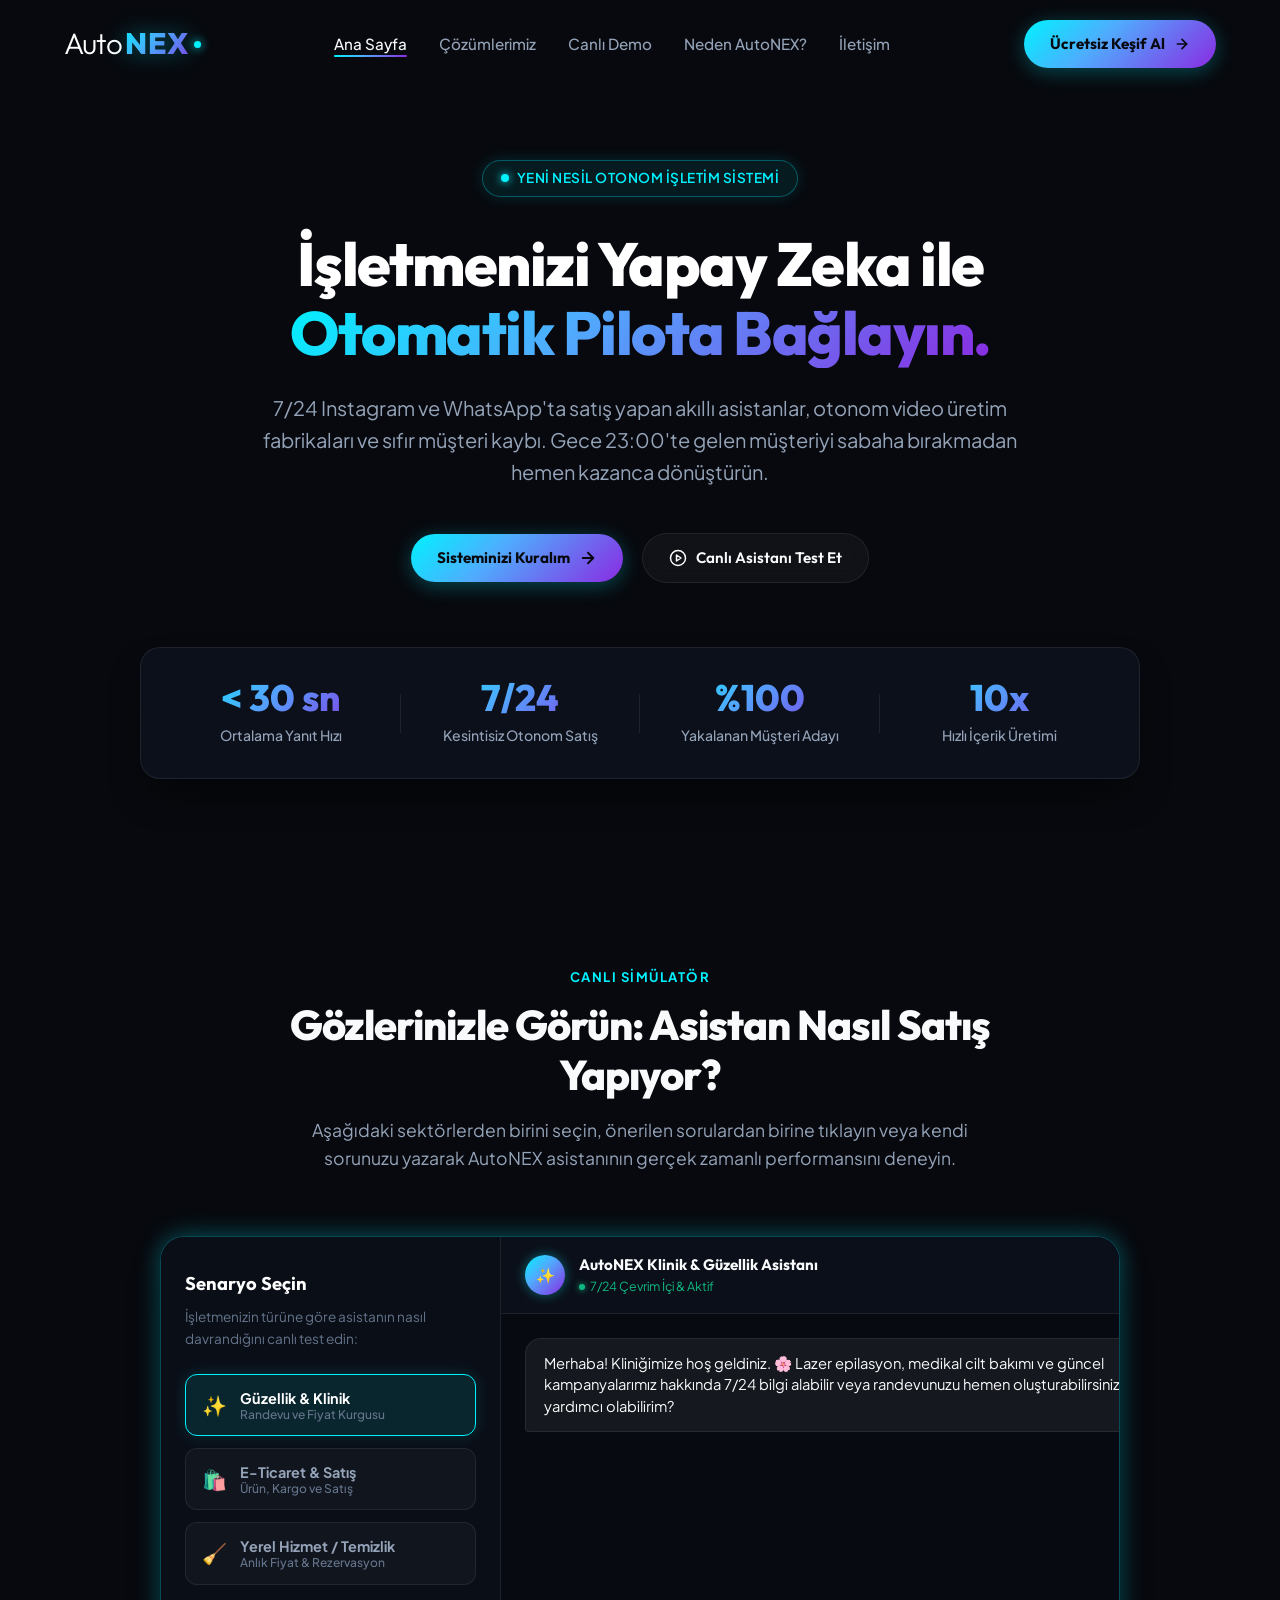
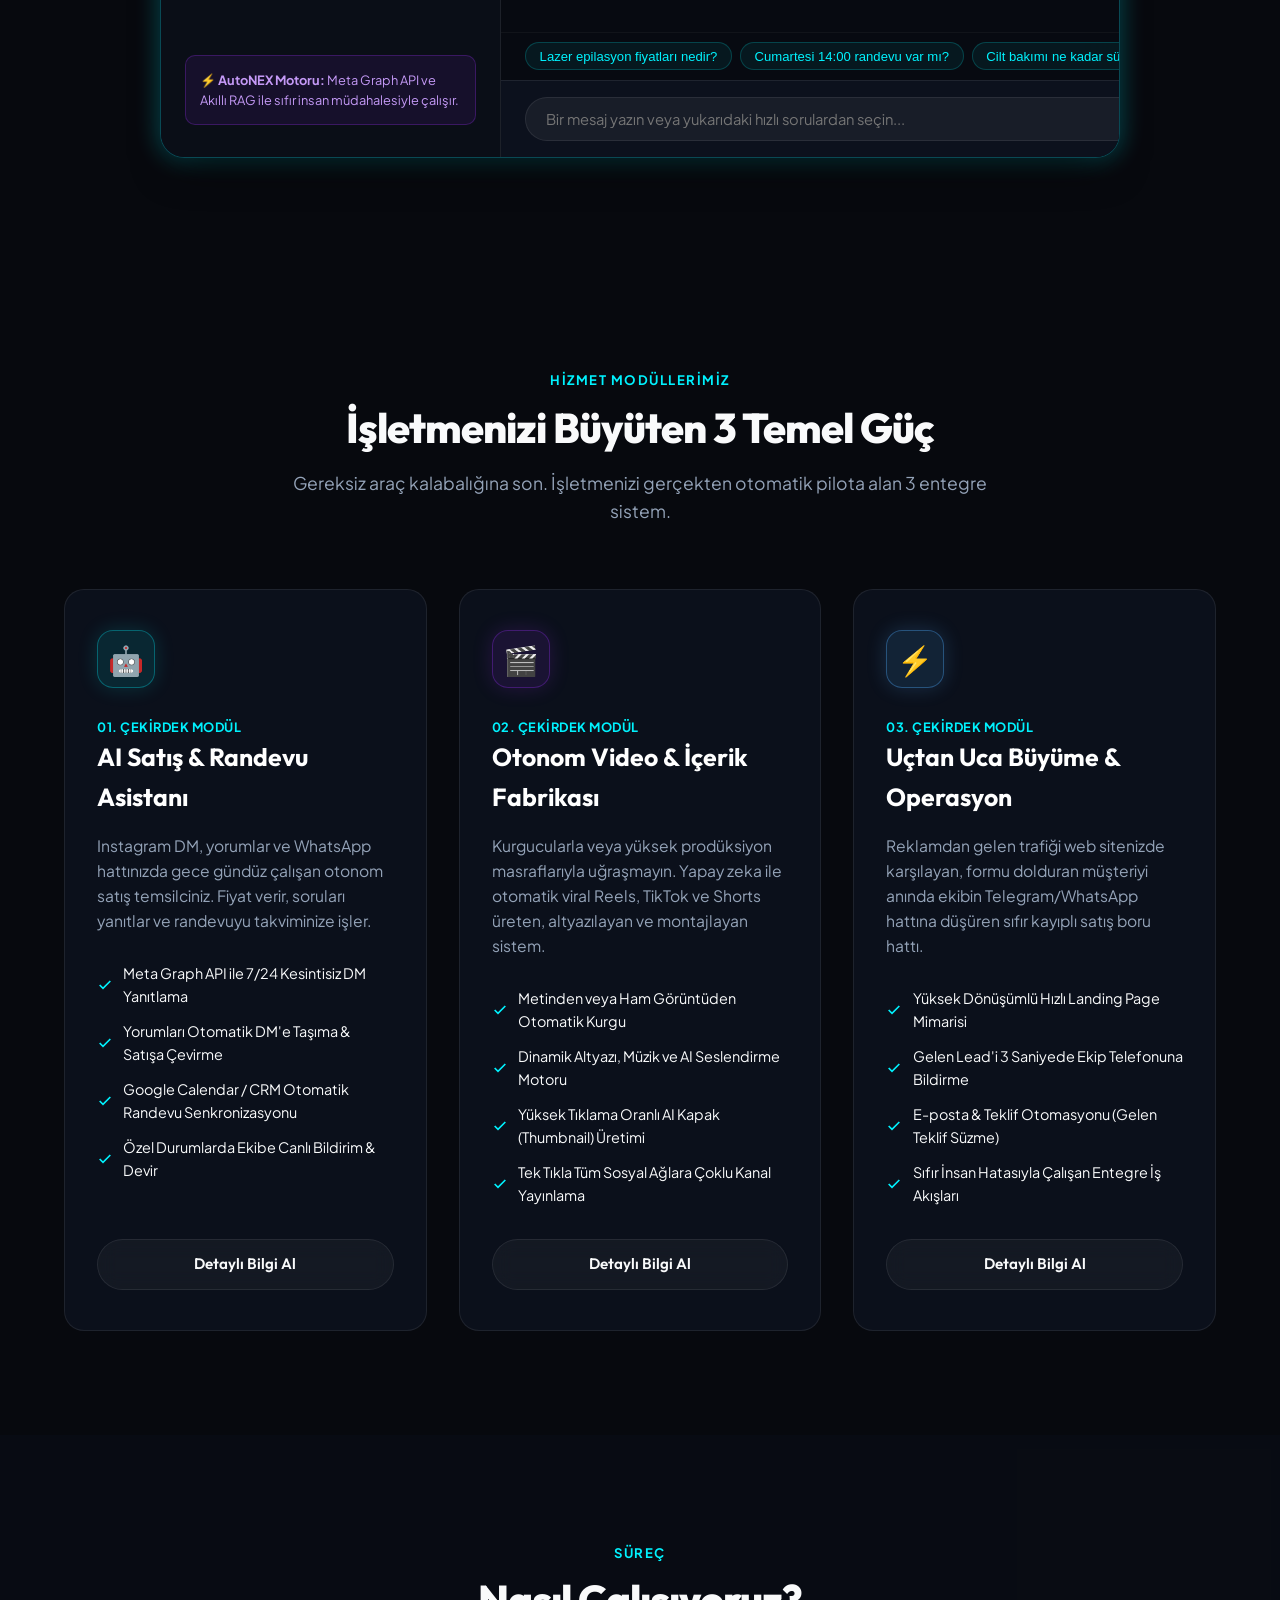
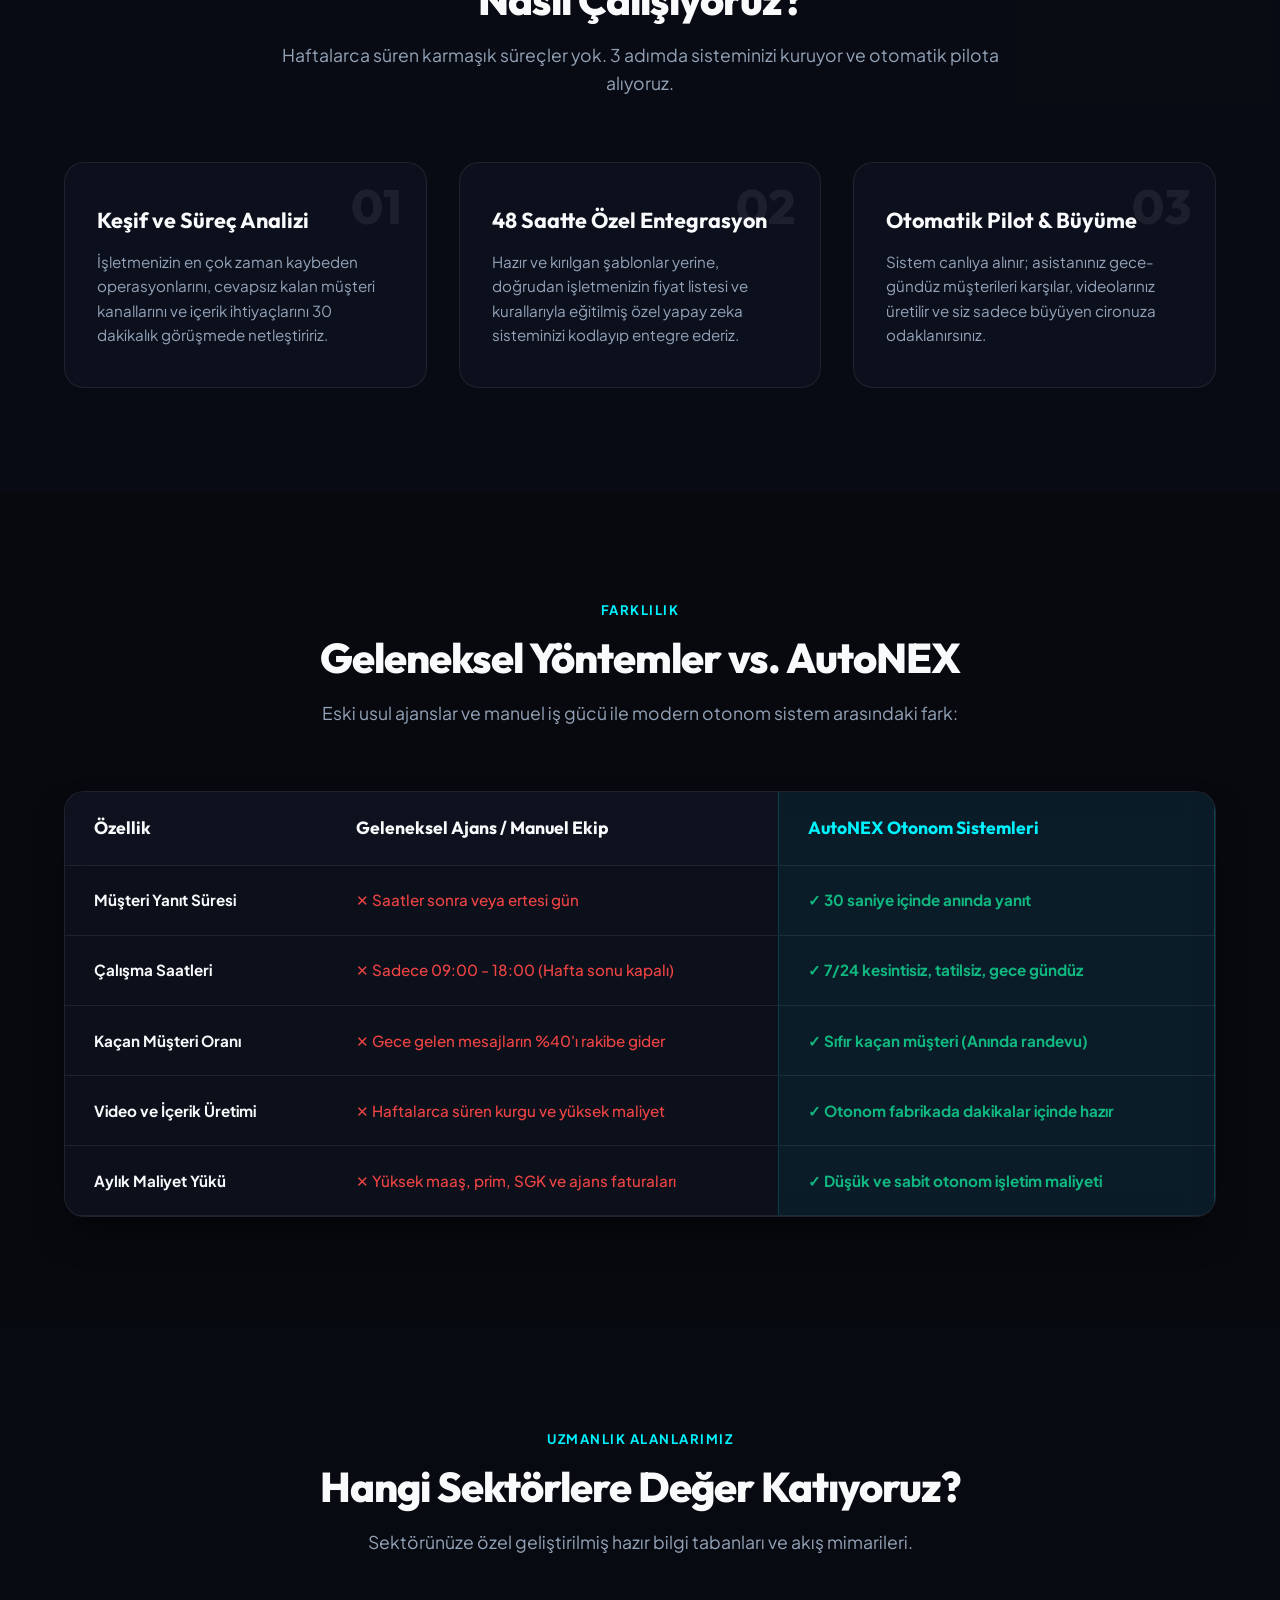
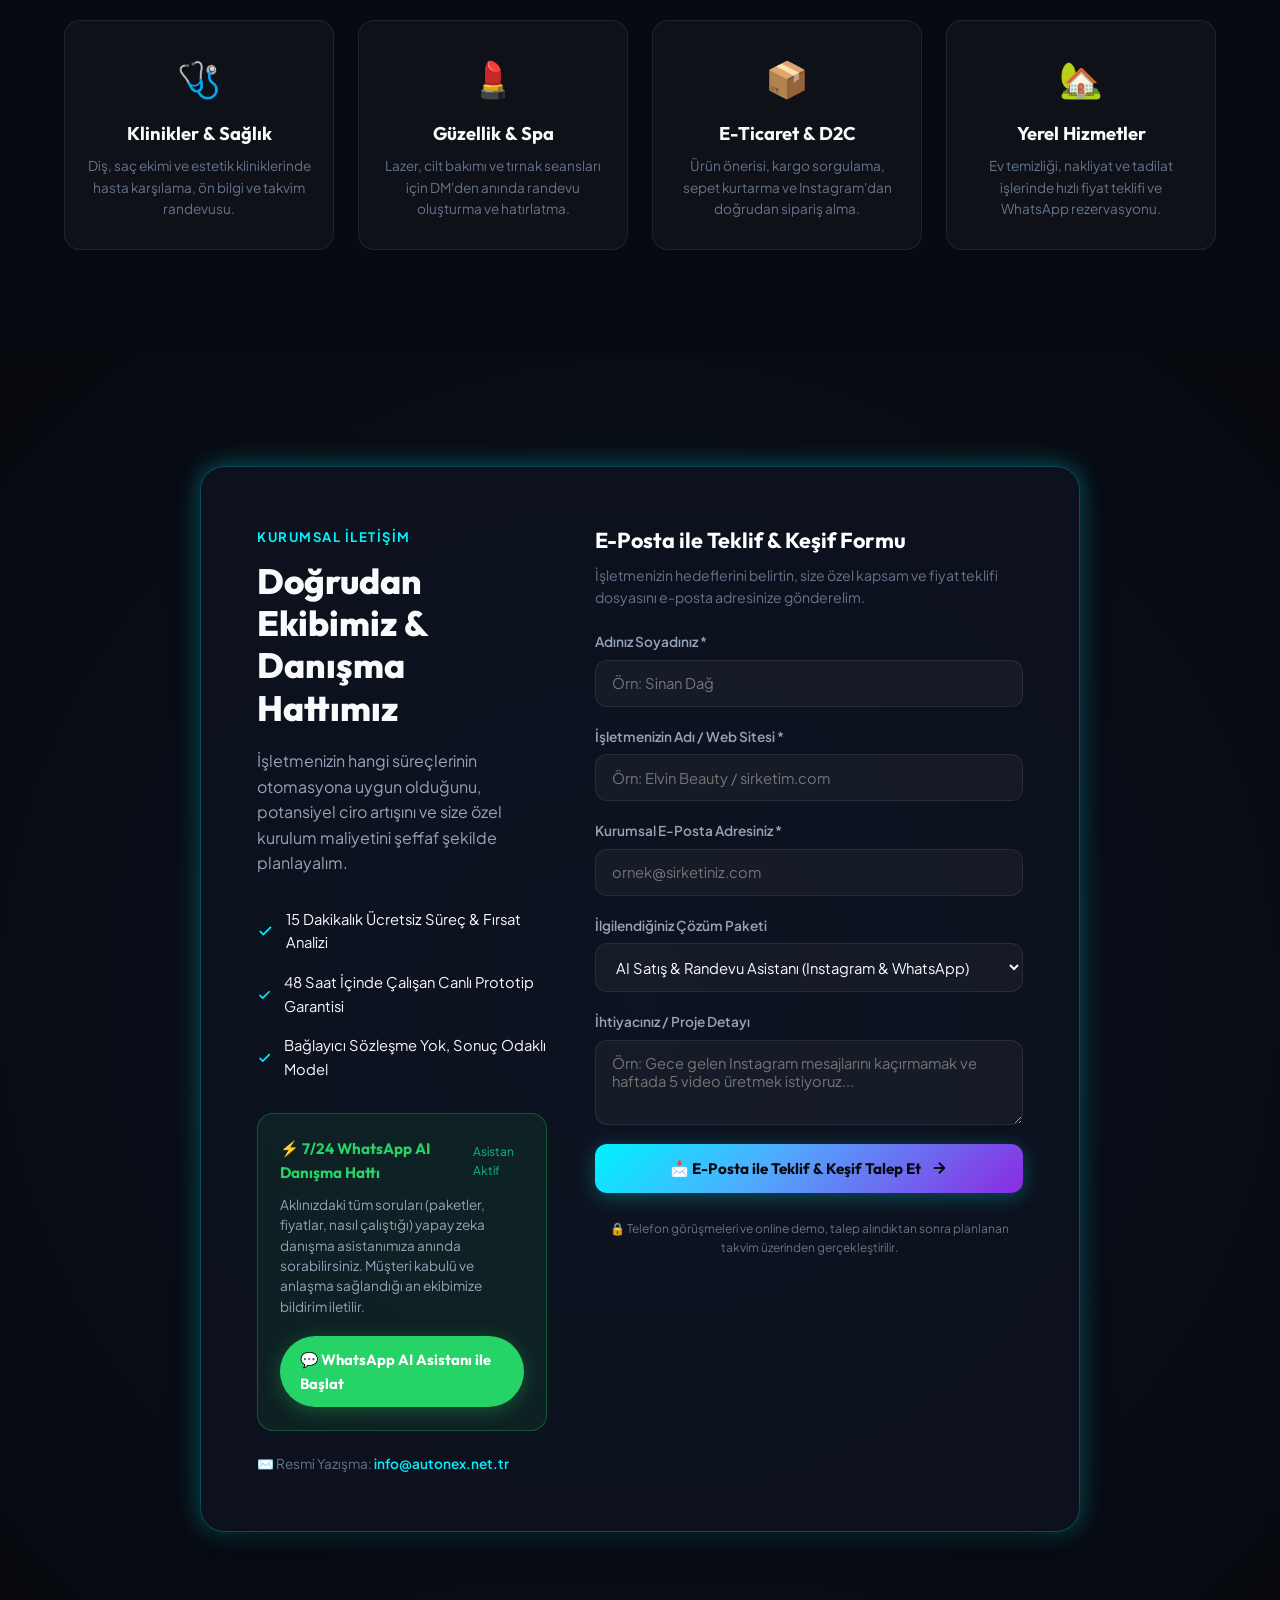
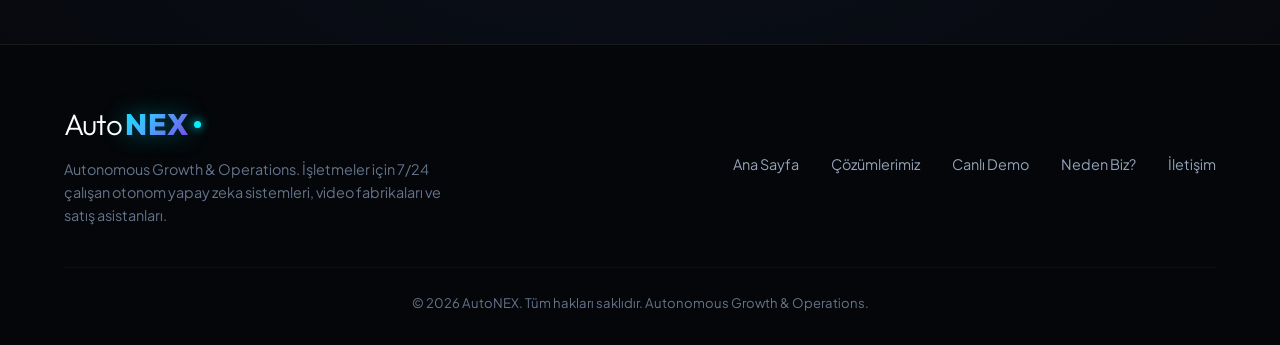
==== index.html @ d79f39d4 "feat: AutoNEX website v1.0 - multi-page architecture and interactive live simulator" ====
<!DOCTYPE html>
<html lang="tr">
<head>
  <meta charset="UTF-8">
  <meta name="viewport" content="width=device-width, initial-scale=1.0">
  <title>AutoNEX — Autonomous Growth & Operations | Yapay Zeka Otomasyon Ajansı</title>
  <meta name="description" content="AutoNEX ile işletmenizi otomatik pilota bağlayın. 7/24 Instagram ve WhatsApp satış asistanları, otonom video içerik fabrikası ve sıfır müşteri kaybı sağlayan yeni nesil yapay zeka sistemleri.">
  <meta name="keywords" content="yapay zeka otomasyonu, instagram yapay zeka asistanı, whatsapp satış botu, otonom video editör, yapay zeka ajansı, AutoNEX">
  <meta name="author" content="AutoNEX">
  
  <!-- Open Graph / Meta -->
  <meta property="og:type" content="website">
  <meta property="og:title" content="AutoNEX — Autonomous Growth & Operations">
  <meta property="og:description" content="İşletmenizi yapay zeka ile otomatik pilota alın. 7/24 çalışan satış asistanları ve otonom içerik fabrikası.">
  
  <!-- Google Fonts: Outfit & Plus Jakarta Sans -->
  <link rel="preconnect" href="https://fonts.googleapis.com">
  <link rel="preconnect" href="https://fonts.gstatic.com" crossorigin>
  <link href="https://fonts.googleapis.com/css2?family=Outfit:wght@300;400;500;600;700;800&family=Plus+Jakarta+Sans:wght@400;500;600;700&display=swap" rel="stylesheet">
  
  <link rel="stylesheet" href="style.css">
</head>
<body>

  <!-- Ambient Glow Effects -->
  <div class="ambient-glow-1"></div>
  <div class="ambient-glow-2"></div>
  <div class="ambient-glow-3"></div>

  <!-- Header / Navigation -->
  <header class="header" id="header">
    <div class="container">
      <div class="nav-wrapper">
        <a href="#hero" class="brand-logo" id="brand-logo" aria-label="AutoNEX Ana Sayfa">
          <span class="logo-auto">Auto</span><span class="logo-nex">NEX</span><span class="logo-dot"></span>
        </a>

        <ul class="nav-menu" id="nav-menu">
          <li><a href="index.html" class="nav-link active">Ana Sayfa</a></li>
          <li><a href="cozumler.html" class="nav-link">Çözümlerimiz</a></li>
          <li><a href="demo.html" class="nav-link">Canlı Demo</a></li>
          <li><a href="neden-autonex.html" class="nav-link">Neden AutoNEX?</a></li>
          <li><a href="iletisim.html" class="nav-link">İletişim</a></li>
        </ul>

        <div class="nav-cta">
          <a href="iletisim.html" class="btn-primary" id="nav-cta-btn">
            <span>Ücretsiz Keşif Al</span>
            <svg width="16" height="16" viewBox="0 0 24 24" fill="none" stroke="currentColor" stroke-width="2.5" stroke-linecap="round" stroke-linejoin="round"><line x1="5" y1="12" x2="19" y2="12"></line><polyline points="12 5 19 12 12 19"></polyline></svg>
          </a>
        </div>

        <button class="mobile-toggle" id="mobile-toggle" aria-label="Menüyü Aç/Kapa">
          ☰
        </button>
      </div>
    </div>
  </header>

  <!-- Hero Section -->
  <section class="hero" id="hero">
    <div class="container">
      <div class="hero-badge">
        <span class="ping-dot"></span>
        <span>YENİ NESİL OTONOM İŞLETİM SİSTEMİ</span>
      </div>

      <h1 class="hero-title">
        İşletmenizi Yapay Zeka ile <br>
        <span class="gradient-text">Otomatik Pilota Bağlayın.</span>
      </h1>

      <p class="hero-subtitle">
        7/24 Instagram ve WhatsApp'ta satış yapan akıllı asistanlar, otonom video üretim fabrikaları ve sıfır müşteri kaybı. Gece 23:00'te gelen müşteriyi sabaha bırakmadan hemen kazanca dönüştürün.
      </p>

      <div class="hero-actions">
        <a href="iletisim.html" class="btn-primary" id="hero-primary-cta">
          <span>Sisteminizi Kuralım</span>
          <svg width="18" height="18" viewBox="0 0 24 24" fill="none" stroke="currentColor" stroke-width="2.5" stroke-linecap="round" stroke-linejoin="round"><line x1="5" y1="12" x2="19" y2="12"></line><polyline points="12 5 19 12 12 19"></polyline></svg>
        </a>

        <a href="demo.html" class="btn-secondary" id="hero-secondary-cta">
          <svg width="18" height="18" viewBox="0 0 24 24" fill="none" stroke="currentColor" stroke-width="2" stroke-linecap="round" stroke-linejoin="round"><circle cx="12" cy="12" r="10"></circle><polygon points="10 8 16 12 10 16 10 8"></polygon></svg>
          <span>Canlı Asistanı Test Et</span>
        </a>
      </div>

      <!-- Stats Grid -->
      <div class="hero-stats">
        <div class="stat-item">
          <div class="stat-value">&lt; 30 sn</div>
          <div class="stat-label">Ortalama Yanıt Hızı</div>
        </div>
        <div class="stat-item">
          <div class="stat-value">7/24</div>
          <div class="stat-label">Kesintisiz Otonom Satış</div>
        </div>
        <div class="stat-item">
          <div class="stat-value">%100</div>
          <div class="stat-label">Yakalanan Müşteri Adayı</div>
        </div>
        <div class="stat-item">
          <div class="stat-value">10x</div>
          <div class="stat-label">Hızlı İçerik Üretimi</div>
        </div>
      </div>
    </div>
  </section>

  <!-- Interactive Live Simulator Section -->
  <section class="section" id="simulator">
    <div class="container">
      <div class="section-header">
        <span class="section-tag">CANLI SİMÜLATÖR</span>
        <h2 class="section-title">Gözlerinizle Görün: Asistan Nasıl Satış Yapıyor?</h2>
        <p class="section-desc">Aşağıdaki sektörlerden birini seçin, önerilen sorulardan birine tıklayın veya kendi sorunuzu yazarak AutoNEX asistanının gerçek zamanlı performansını deneyin.</p>
      </div>

      <div class="simulator-box" id="simulator-box">
        <!-- Simulator Sidebar -->
        <div class="sim-sidebar">
          <div>
            <h3 class="sim-sidebar-title">Senaryo Seçin</h3>
            <p class="sim-sidebar-desc">İşletmenizin türüne göre asistanın nasıl davrandığını canlı test edin:</p>
            
            <div class="scenario-list">
              <button class="scenario-btn active" data-scenario="clinic" id="scenario-clinic">
                <span class="scenario-icon">✨</span>
                <div>
                  <strong>Güzellik & Klinik</strong>
                  <div style="font-size: 0.75rem; color: var(--text-muted);">Randevu ve Fiyat Kurgusu</div>
                </div>
              </button>

              <button class="scenario-btn" data-scenario="ecom" id="scenario-ecom">
                <span class="scenario-icon">🛍️</span>
                <div>
                  <strong>E-Ticaret & Satış</strong>
                  <div style="font-size: 0.75rem; color: var(--text-muted);">Ürün, Kargo ve Satış</div>
                </div>
              </button>

              <button class="scenario-btn" data-scenario="service" id="scenario-service">
                <span class="scenario-icon">🧹</span>
                <div>
                  <strong>Yerel Hizmet / Temizlik</strong>
                  <div style="font-size: 0.75rem; color: var(--text-muted);">Anlık Fiyat & Rezervasyon</div>
                </div>
              </button>
            </div>
          </div>

          <div class="sim-features-badge">
            ⚡ <strong>AutoNEX Motoru:</strong> Meta Graph API ve Akıllı RAG ile sıfır insan müdahalesiyle çalışır.
          </div>
        </div>

        <!-- Simulator Chat Area -->
        <div class="sim-chat-area">
          <div class="chat-header">
            <div class="chat-profile">
              <div class="chat-avatar" id="sim-avatar">AN</div>
              <div>
                <div class="chat-name" id="sim-bot-name">AutoNEX Klinik Asistanı</div>
                <div class="chat-status"><span class="online-dot"></span> 7/24 Çevrim İçi & Aktif</div>
              </div>
            </div>
            <div style="font-size: 0.8rem; color: var(--text-muted);">Instagram Direct & WhatsApp</div>
          </div>

          <!-- Chat Messages Body -->
          <div class="chat-body" id="chat-body">
            <!-- Messages populated by app.js -->
          </div>

          <!-- Typing Indicator -->
          <div class="typing-indicator" id="typing-indicator">
            <span class="typing-dot"></span>
            <span class="typing-dot"></span>
            <span class="typing-dot"></span>
          </div>

          <!-- Quick Prompts Bar -->
          <div class="quick-prompts" id="quick-prompts">
            <!-- Populated dynamically -->
          </div>

          <!-- Chat Input Footer -->
          <form class="chat-footer" id="chat-form">
            <input type="text" class="chat-input" id="chat-input" placeholder="Bir mesaj yazın veya yukarıdaki hızlı sorulardan seçin..." autocomplete="off">
            <button type="submit" class="chat-send-btn" id="chat-send" aria-label="Gönder">
              ➤
            </button>
          </form>
        </div>
      </div>
    </div>
  </section>

  <!-- Core Services & Solutions -->
  <section class="section" id="services">
    <div class="container">
      <div class="section-header">
        <span class="section-tag">HİZMET MODÜLLERİMİZ</span>
        <h2 class="section-title">İşletmenizi Büyüten 3 Temel Güç</h2>
        <p class="section-desc">Gereksiz araç kalabalığına son. İşletmenizi gerçekten otomatik pilota alan 3 entegre sistem.</p>
      </div>

      <div class="services-grid">
        <!-- Service 1 -->
        <div class="service-card">
          <div>
            <div class="card-top-icon">🤖</div>
            <div class="card-tag">01. ÇEKİRDEK MODÜL</div>
            <h3 class="card-title">AI Satış & Randevu Asistanı</h3>
            <p class="card-desc">Instagram DM, yorumlar ve WhatsApp hattınızda gece gündüz çalışan otonom satış temsilciniz. Fiyat verir, soruları yanıtlar ve randevuyu takviminize işler.</p>
            
            <ul class="card-features">
              <li>
                <svg width="16" height="16" viewBox="0 0 24 24" fill="none" stroke="currentColor" stroke-width="2.5"><polyline points="20 6 9 17 4 12"></polyline></svg>
                <span>Meta Graph API ile 7/24 Kesintisiz DM Yanıtlama</span>
              </li>
              <li>
                <svg width="16" height="16" viewBox="0 0 24 24" fill="none" stroke="currentColor" stroke-width="2.5"><polyline points="20 6 9 17 4 12"></polyline></svg>
                <span>Yorumları Otomatik DM'e Taşıma & Satışa Çevirme</span>
              </li>
              <li>
                <svg width="16" height="16" viewBox="0 0 24 24" fill="none" stroke="currentColor" stroke-width="2.5"><polyline points="20 6 9 17 4 12"></polyline></svg>
                <span>Google Calendar / CRM Otomatik Randevu Senkronizasyonu</span>
              </li>
              <li>
                <svg width="16" height="16" viewBox="0 0 24 24" fill="none" stroke="currentColor" stroke-width="2.5"><polyline points="20 6 9 17 4 12"></polyline></svg>
                <span>Özel Durumlarda Ekibe Canlı Bildirim & Devir</span>
              </li>
            </ul>
          </div>
          <a href="#contact" class="btn-secondary" style="width: 100%; text-align: center;">Detaylı Bilgi Al</a>
        </div>

        <!-- Service 2 -->
        <div class="service-card">
          <div>
            <div class="card-top-icon">🎬</div>
            <div class="card-tag">02. ÇEKİRDEK MODÜL</div>
            <h3 class="card-title">Otonom Video & İçerik Fabrikası</h3>
            <p class="card-desc">Kurgucularla veya yüksek prodüksiyon masraflarıyla uğraşmayın. Yapay zeka ile otomatik viral Reels, TikTok ve Shorts üreten, altyazılayan ve montajlayan sistem.</p>
            
            <ul class="card-features">
              <li>
                <svg width="16" height="16" viewBox="0 0 24 24" fill="none" stroke="currentColor" stroke-width="2.5"><polyline points="20 6 9 17 4 12"></polyline></svg>
                <span>Metinden veya Ham Görüntüden Otomatik Kurgu</span>
              </li>
              <li>
                <svg width="16" height="16" viewBox="0 0 24 24" fill="none" stroke="currentColor" stroke-width="2.5"><polyline points="20 6 9 17 4 12"></polyline></svg>
                <span>Dinamik Altyazı, Müzik ve AI Seslendirme Motoru</span>
              </li>
              <li>
                <svg width="16" height="16" viewBox="0 0 24 24" fill="none" stroke="currentColor" stroke-width="2.5"><polyline points="20 6 9 17 4 12"></polyline></svg>
                <span>Yüksek Tıklama Oranlı AI Kapak (Thumbnail) Üretimi</span>
              </li>
              <li>
                <svg width="16" height="16" viewBox="0 0 24 24" fill="none" stroke="currentColor" stroke-width="2.5"><polyline points="20 6 9 17 4 12"></polyline></svg>
                <span>Tek Tıkla Tüm Sosyal Ağlara Çoklu Kanal Yayınlama</span>
              </li>
            </ul>
          </div>
          <a href="#contact" class="btn-secondary" style="width: 100%; text-align: center;">Detaylı Bilgi Al</a>
        </div>

        <!-- Service 3 -->
        <div class="service-card">
          <div>
            <div class="card-top-icon">⚡</div>
            <div class="card-tag">03. ÇEKİRDEK MODÜL</div>
            <h3 class="card-title">Uçtan Uca Büyüme & Operasyon</h3>
            <p class="card-desc">Reklamdan gelen trafiği web sitenizde karşılayan, formu dolduran müşteriyi anında ekibin Telegram/WhatsApp hattına düşüren sıfır kayıplı satış boru hattı.</p>
            
            <ul class="card-features">
              <li>
                <svg width="16" height="16" viewBox="0 0 24 24" fill="none" stroke="currentColor" stroke-width="2.5"><polyline points="20 6 9 17 4 12"></polyline></svg>
                <span>Yüksek Dönüşümlü Hızlı Landing Page Mimarisi</span>
              </li>
              <li>
                <svg width="16" height="16" viewBox="0 0 24 24" fill="none" stroke="currentColor" stroke-width="2.5"><polyline points="20 6 9 17 4 12"></polyline></svg>
                <span>Gelen Lead'i 3 Saniyede Ekip Telefonuna Bildirme</span>
              </li>
              <li>
                <svg width="16" height="16" viewBox="0 0 24 24" fill="none" stroke="currentColor" stroke-width="2.5"><polyline points="20 6 9 17 4 12"></polyline></svg>
                <span>E-posta & Teklif Otomasyonu (Gelen Teklif Süzme)</span>
              </li>
              <li>
                <svg width="16" height="16" viewBox="0 0 24 24" fill="none" stroke="currentColor" stroke-width="2.5"><polyline points="20 6 9 17 4 12"></polyline></svg>
                <span>Sıfır İnsan Hatasıyla Çalışan Entegre İş Akışları</span>
              </li>
            </ul>
          </div>
          <a href="#contact" class="btn-secondary" style="width: 100%; text-align: center;">Detaylı Bilgi Al</a>
        </div>
      </div>
    </div>
  </section>

  <!-- How It Works Section -->
  <section class="section" id="how-it-works" style="background: rgba(10, 14, 24, 0.5);">
    <div class="container">
      <div class="section-header">
        <span class="section-tag">SÜREÇ</span>
        <h2 class="section-title">Nasıl Çalışıyoruz?</h2>
        <p class="section-desc">Haftalarca süren karmaşık süreçler yok. 3 adımda sisteminizi kuruyor ve otomatik pilota alıyoruz.</p>
      </div>

      <div class="steps-grid">
        <div class="step-card">
          <div class="step-number">01</div>
          <h3 class="step-title">Keşif ve Süreç Analizi</h3>
          <p class="step-desc">İşletmenizin en çok zaman kaybeden operasyonlarını, cevapsız kalan müşteri kanallarını ve içerik ihtiyaçlarını 30 dakikalık görüşmede netleştiririz.</p>
        </div>

        <div class="step-card">
          <div class="step-number">02</div>
          <h3 class="step-title">48 Saatte Özel Entegrasyon</h3>
          <p class="step-desc">Hazır ve kırılgan şablonlar yerine, doğrudan işletmenizin fiyat listesi ve kurallarıyla eğitilmiş özel yapay zeka sisteminizi kodlayıp entegre ederiz.</p>
        </div>

        <div class="step-card">
          <div class="step-number">03</div>
          <h3 class="step-title">Otomatik Pilot & Büyüme</h3>
          <p class="step-desc">Sistem canlıya alınır; asistanınız gece-gündüz müşterileri karşılar, videolarınız üretilir ve siz sadece büyüyen cironuza odaklanırsınız.</p>
        </div>
      </div>
    </div>
  </section>

  <!-- Comparison Section: Why AutoNEX? -->
  <section class="section" id="comparison">
    <div class="container">
      <div class="section-header">
        <span class="section-tag">FARKLILIK</span>
        <h2 class="section-title">Geleneksel Yöntemler vs. AutoNEX</h2>
        <p class="section-desc">Eski usul ajanslar ve manuel iş gücü ile modern otonom sistem arasındaki fark:</p>
      </div>

      <div class="comparison-wrapper">
        <table class="comparison-table">
          <thead>
            <tr>
              <th>Özellik</th>
              <th>Geleneksel Ajans / Manuel Ekip</th>
              <th class="highlight">AutoNEX Otonom Sistemleri</th>
            </tr>
          </thead>
          <tbody>
            <tr>
              <td><strong>Müşteri Yanıt Süresi</strong></td>
              <td><span class="cross-red">✕ Saatler sonra veya ertesi gün</span></td>
              <td class="highlight"><span class="check-green">✓ 30 saniye içinde anında yanıt</span></td>
            </tr>
            <tr>
              <td><strong>Çalışma Saatleri</strong></td>
              <td><span class="cross-red">✕ Sadece 09:00 - 18:00 (Hafta sonu kapalı)</span></td>
              <td class="highlight"><span class="check-green">✓ 7/24 kesintisiz, tatilsiz, gece gündüz</span></td>
            </tr>
            <tr>
              <td><strong>Kaçan Müşteri Oranı</strong></td>
              <td><span class="cross-red">✕ Gece gelen mesajların %40'ı rakibe gider</span></td>
              <td class="highlight"><span class="check-green">✓ Sıfır kaçan müşteri (Anında randevu)</span></td>
            </tr>
            <tr>
              <td><strong>Video ve İçerik Üretimi</strong></td>
              <td><span class="cross-red">✕ Haftalarca süren kurgu ve yüksek maliyet</span></td>
              <td class="highlight"><span class="check-green">✓ Otonom fabrikada dakikalar içinde hazır</span></td>
            </tr>
            <tr>
              <td><strong>Aylık Maliyet Yükü</strong></td>
              <td><span class="cross-red">✕ Yüksek maaş, prim, SGK ve ajans faturaları</span></td>
              <td class="highlight"><span class="check-green">✓ Düşük ve sabit otonom işletim maliyeti</span></td>
            </tr>
          </tbody>
        </table>
      </div>
    </div>
  </section>

  <!-- Sectors Grid -->
  <section class="section" id="sectors" style="background: rgba(10, 14, 24, 0.4);">
    <div class="container">
      <div class="section-header">
        <span class="section-tag">UZMANLIK ALANLARIMIZ</span>
        <h2 class="section-title">Hangi Sektörlere Değer Katıyoruz?</h2>
        <p class="section-desc">Sektörünüze özel geliştirilmiş hazır bilgi tabanları ve akış mimarileri.</p>
      </div>

      <div class="sectors-grid">
        <div class="sector-card">
          <div class="sector-icon">🩺</div>
          <h3 class="sector-title">Klinikler & Sağlık</h3>
          <p class="sector-desc">Diş, saç ekimi ve estetik kliniklerinde hasta karşılama, ön bilgi ve takvim randevusu.</p>
        </div>

        <div class="sector-card">
          <div class="sector-icon">💄</div>
          <h3 class="sector-title">Güzellik & Spa</h3>
          <p class="sector-desc">Lazer, cilt bakımı ve tırnak seansları için DM'den anında randevu oluşturma ve hatırlatma.</p>
        </div>

        <div class="sector-card">
          <div class="sector-icon">📦</div>
          <h3 class="sector-title">E-Ticaret & D2C</h3>
          <p class="sector-desc">Ürün önerisi, kargo sorgulama, sepet kurtarma ve Instagram'dan doğrudan sipariş alma.</p>
        </div>

        <div class="sector-card">
          <div class="sector-icon">🏡</div>
          <h3 class="sector-title">Yerel Hizmetler</h3>
          <p class="sector-desc">Ev temizliği, nakliyat ve tadilat işlerinde hızlı fiyat teklifi ve WhatsApp rezervasyonu.</p>
        </div>
      </div>
    </div>
  </section>

  <!-- Contact & Discovery Section -->
  <section class="contact-section" id="contact">
    <div class="container">
      <div class="contact-box">
        <!-- Contact Info Side -->
        <div>
          <span class="section-tag">KURUMSAL İLETİŞİM</span>
          <h2 class="contact-info-title">Doğrudan Ekibimiz & Danışma Hattımız</h2>
          <p class="contact-info-desc">İşletmenizin hangi süreçlerinin otomasyona uygun olduğunu, potansiyel ciro artışını ve size özel kurulum maliyetini şeffaf şekilde planlayalım.</p>

          <ul class="contact-highlights">
            <li>
              <svg width="18" height="18" viewBox="0 0 24 24" fill="none" stroke="#00f2fe" stroke-width="2.5"><polyline points="20 6 9 17 4 12"></polyline></svg>
              <span>15 Dakikalık Ücretsiz Süreç & Fırsat Analizi</span>
            </li>
            <li>
              <svg width="18" height="18" viewBox="0 0 24 24" fill="none" stroke="#00f2fe" stroke-width="2.5"><polyline points="20 6 9 17 4 12"></polyline></svg>
              <span>48 Saat İçinde Çalışan Canlı Prototip Garantisi</span>
            </li>
            <li>
              <svg width="18" height="18" viewBox="0 0 24 24" fill="none" stroke="#00f2fe" stroke-width="2.5"><polyline points="20 6 9 17 4 12"></polyline></svg>
              <span>Bağlayıcı Sözleşme Yok, Sonuç Odaklı Model</span>
            </li>
          </ul>

          <!-- 7/24 WhatsApp AI Advisory Line Card -->
          <div style="background: rgba(37, 211, 102, 0.08); border: 1px solid rgba(37, 211, 102, 0.3); border-radius: 16px; padding: 1.4rem; margin-top: 1.8rem;">
            <div style="display: flex; align-items: center; justify-content: space-between; margin-bottom: 0.6rem;">
              <span style="font-family: var(--font-heading); font-weight: 700; color: #25d366; font-size: 0.95rem;">⚡ 7/24 WhatsApp AI Danışma Hattı</span>
              <span style="font-size: 0.75rem; color: #10b981; display: flex; align-items: center; gap: 4px;"><span class="online-dot"></span> Asistan Aktif</span>
            </div>
            <p style="font-size: 0.85rem; color: var(--text-secondary); line-height: 1.5; margin-bottom: 1.2rem;">
              Aklınızdaki tüm soruları (paketler, fiyatlar, nasıl çalıştığı) yapay zeka danışma asistanımıza anında sorabilirsiniz. Müşteri kabulü ve anlaşma sağlandığı an ekibimize bildirim iletilir.
            </p>
            <a href="https://wa.me/905000000000?text=Merhaba%20AutoNEX%20AI%20Dan%C4%B1%C5%9Fma%20Asistan%C4%B1%2C%20otomasyon%20paketleri%20hakk%C4%B1nda%20bilgi%20almak%20istiyorum." target="_blank" class="direct-wa-btn" style="width: 100%; justify-content: center; font-size: 0.92rem; padding: 0.75rem 1.2rem;">
              <span>💬 WhatsApp AI Asistanı ile Başlat</span>
            </a>
          </div>

          <div style="margin-top: 1.4rem; font-size: 0.85rem; color: var(--text-muted);">
            ✉️ Resmi Yazışma: <a href="mailto:info@autonex.net.tr" style="color: var(--neon-cyan); text-decoration: none; font-weight: 600;">info@autonex.net.tr</a>
          </div>
        </div>

        <!-- Professional E-Mail Quote Form Side -->
        <div>
          <h3 style="font-family: var(--font-heading); font-size: 1.35rem; font-weight: 700; margin-bottom: 0.4rem; color: #ffffff;">E-Posta ile Teklif & Keşif Formu</h3>
          <p style="font-size: 0.88rem; color: var(--text-muted); margin-bottom: 1.4rem;">İşletmenizin hedeflerini belirtin, size özel kapsam ve fiyat teklifi dosyasını e-posta adresinize gönderelim.</p>

          <form class="contact-form" id="lead-form">
            <div class="form-group">
              <label class="form-label" for="form-name">Adınız Soyadınız *</label>
              <input type="text" id="form-name" class="form-input" placeholder="Örn: Sinan Dağ" required>
            </div>

            <div class="form-group">
              <label class="form-label" for="form-business">İşletmenizin Adı / Web Sitesi *</label>
              <input type="text" id="form-business" class="form-input" placeholder="Örn: Elvin Beauty / sirketim.com" required>
            </div>

            <div class="form-group">
              <label class="form-label" for="form-email">Kurumsal E-Posta Adresiniz *</label>
              <input type="email" id="form-email" class="form-input" placeholder="ornek@sirketiniz.com" required>
            </div>

            <div class="form-group">
              <label class="form-label" for="form-module">İlgilendiğiniz Çözüm Paketi</label>
              <select id="form-module" class="form-select">
                <option value="AI Satış ve Randevu Asistanı (Instagram & WhatsApp)">AI Satış & Randevu Asistanı (Instagram & WhatsApp)</option>
                <option value="Otonom Video & İçerik Fabrikası (Reels/Shorts/TikTok)">Otonom Video & İçerik Fabrikası (Reels/Shorts/TikTok)</option>
                <option value="Uçtan Uca Büyüme & Operasyon Sistemi (Full Stack)">Uçtan Uca Büyüme & Operasyon Sistemi (Full Stack)</option>
                <option value="Tüm Çözümler Hakkında Bilgi Almak İstiyorum">Tüm Çözümler Hakkında Bilgi Almak İstiyorum</option>
              </select>
            </div>

            <div class="form-group">
              <label class="form-label" for="form-notes">İhtiyacınız / Proje Detayı</label>
              <textarea id="form-notes" class="form-textarea" placeholder="Örn: Gece gelen Instagram mesajlarını kaçırmamak ve haftada 5 video üretmek istiyoruz..."></textarea>
            </div>

            <button type="submit" class="btn-primary" style="width: 100%; border-radius: 12px; padding: 0.95rem;">
              <span>📩 E-Posta ile Teklif & Keşif Talep Et</span>
              <svg width="18" height="18" viewBox="0 0 24 24" fill="none" stroke="currentColor" stroke-width="2.5"><line x1="5" y1="12" x2="19" y2="12"></line><polyline points="12 5 19 12 12 19"></polyline></svg>
            </button>
            <div style="font-size: 0.75rem; color: var(--text-muted); text-align: center; margin-top: 0.4rem;">
              🔒 Telefon görüşmeleri ve online demo, talep alındıktan sonra planlanan takvim üzerinden gerçekleştirilir.
            </div>
          </form>
        </div>
      </div>
    </div>
  </section>

  <!-- Footer -->
  <footer class="footer">
    <div class="container">
      <div class="footer-top">
        <div>
          <a href="index.html" class="brand-logo">
            <span class="logo-auto">Auto</span><span class="logo-nex">NEX</span><span class="logo-dot"></span>
          </a>
          <p class="footer-desc">Autonomous Growth & Operations. İşletmeler için 7/24 çalışan otonom yapay zeka sistemleri, video fabrikaları ve satış asistanları.</p>
        </div>

        <ul class="footer-links">
          <li><a href="index.html" class="footer-link">Ana Sayfa</a></li>
          <li><a href="cozumler.html" class="footer-link">Çözümlerimiz</a></li>
          <li><a href="demo.html" class="footer-link">Canlı Demo</a></li>
          <li><a href="neden-autonex.html" class="footer-link">Neden Biz?</a></li>
          <li><a href="iletisim.html" class="footer-link">İletişim</a></li>
        </ul>
      </div>

      <div class="footer-bottom">
        <p>&copy; 2026 AutoNEX. Tüm hakları saklıdır. Autonomous Growth & Operations.</p>
      </div>
    </div>
  </footer>

  <script src="app.js"></script>
</body>
</html>
---- style.css ----
/* ==========================================================================
   AutoNEX — Autonomous Growth & Operations
   Ultra-Premium Modern Dark Theme & Design System
   ========================================================================== */

:root {
  --bg-dark: #07090e;
  --bg-card: rgba(14, 19, 32, 0.75);
  --bg-card-hover: rgba(20, 28, 48, 0.85);
  --border-subtle: rgba(255, 255, 255, 0.08);
  --border-glow: rgba(0, 242, 254, 0.25);
  
  /* Brand Gradients & Accents */
  --neon-cyan: #00f2fe;
  --neon-purple: #8a2be2;
  --neon-indigo: #4facfe;
  --brand-gradient: linear-gradient(135deg, #00f2fe 0%, #4facfe 40%, #8a2be2 100%);
  --brand-gradient-hover: linear-gradient(135deg, #4facfe 0%, #00f2fe 50%, #b34bfd 100%);
  
  /* Text Colors */
  --text-main: #f9fafb;
  --text-secondary: #94a3b8;
  --text-muted: #64748b;
  
  /* Typography */
  --font-heading: 'Outfit', sans-serif;
  --font-body: 'Plus Jakarta Sans', sans-serif;
  
  /* Transitions & Shadows */
  --transition-smooth: all 0.3s cubic-bezier(0.16, 1, 0.3, 1);
  --glow-cyan: 0 0 25px rgba(0, 242, 254, 0.35);
  --glow-purple: 0 0 30px rgba(138, 43, 226, 0.3);
  --card-shadow: 0 20px 40px -15px rgba(0, 0, 0, 0.7);
}

/* Base Reset & Smooth Scrolling */
*, *::before, *::after {
  box-sizing: border-box;
  margin: 0;
  padding: 0;
}

html {
  scroll-behavior: smooth;
  font-size: 16px;
  background-color: var(--bg-dark);
}

body {
  font-family: var(--font-body);
  background-color: var(--bg-dark);
  color: var(--text-main);
  line-height: 1.6;
  overflow-x: hidden;
  position: relative;
  -webkit-font-smoothing: antialiased;
}

/* Ambient Background Glow Mesh */
.ambient-glow-1 {
  position: absolute;
  top: -150px;
  left: 50%;
  transform: translateX(-50%);
  width: 700px;
  height: 500px;
  background: radial-gradient(circle, rgba(0, 242, 254, 0.15) 0%, rgba(138, 43, 226, 0.12) 50%, transparent 70%);
  filter: blur(90px);
  z-index: -1;
  pointer-events: none;
}

.ambient-glow-2 {
  position: absolute;
  top: 1400px;
  right: -100px;
  width: 600px;
  height: 600px;
  background: radial-gradient(circle, rgba(138, 43, 226, 0.14) 0%, transparent 70%);
  filter: blur(100px);
  z-index: -1;
  pointer-events: none;
}

.ambient-glow-3 {
  position: absolute;
  top: 2800px;
  left: -150px;
  width: 700px;
  height: 700px;
  background: radial-gradient(circle, rgba(0, 242, 254, 0.12) 0%, transparent 70%);
  filter: blur(120px);
  z-index: -1;
  pointer-events: none;
}

/* Container */
.container {
  width: 100%;
  max-width: 1200px;
  margin: 0 auto;
  padding: 0 1.5rem;
}

/* ==========================================================================
   Header / Navbar
   ========================================================================== */
.header {
  position: fixed;
  top: 0;
  left: 0;
  width: 100%;
  z-index: 1000;
  transition: var(--transition-smooth);
  padding: 1.25rem 0;
}

.header.scrolled {
  background: rgba(7, 9, 14, 0.82);
  backdrop-filter: blur(16px);
  -webkit-backdrop-filter: blur(16px);
  border-bottom: 1px solid var(--border-subtle);
  padding: 0.85rem 0;
  box-shadow: 0 10px 30px rgba(0, 0, 0, 0.5);
}

.nav-wrapper {
  display: flex;
  align-items: center;
  justify-content: space-between;
}

/* Brand Logo */
.brand-logo {
  display: flex;
  align-items: center;
  gap: 0.2rem;
  text-decoration: none;
  font-family: var(--font-heading);
  font-size: 1.85rem;
  letter-spacing: -0.5px;
  transition: var(--transition-smooth);
}

.brand-logo:hover {
  transform: translateY(-1px);
}

.logo-auto {
  font-weight: 300;
  color: #ffffff;
  letter-spacing: -0.8px;
}

.logo-nex {
  font-weight: 800;
  background: var(--brand-gradient);
  -webkit-background-clip: text;
  -webkit-text-fill-color: transparent;
  letter-spacing: 0.5px;
  text-shadow: 0 0 25px rgba(0, 242, 254, 0.4);
}

.logo-dot {
  width: 7px;
  height: 7px;
  background: var(--neon-cyan);
  border-radius: 50%;
  display: inline-block;
  margin-left: 2px;
  box-shadow: 0 0 10px var(--neon-cyan);
  animation: pulse-dot 2.5s infinite;
}

@keyframes pulse-dot {
  0%, 100% { opacity: 1; transform: scale(1); }
  50% { opacity: 0.4; transform: scale(0.8); }
}

.nav-menu {
  display: flex;
  align-items: center;
  gap: 2rem;
  list-style: none;
}

.nav-link {
  color: var(--text-secondary);
  text-decoration: none;
  font-size: 0.95rem;
  font-weight: 500;
  transition: var(--transition-smooth);
  position: relative;
}

.nav-link:hover,
.nav-link.active {
  color: var(--text-main);
}

.nav-link::after {
  content: '';
  position: absolute;
  bottom: -4px;
  left: 0;
  width: 0%;
  height: 2px;
  background: var(--brand-gradient);
  transition: var(--transition-smooth);
  border-radius: 2px;
}

.nav-link:hover::after,
.nav-link.active::after {
  width: 100%;
}

.nav-cta {
  display: flex;
  align-items: center;
  gap: 1rem;
}

/* Primary Button */
.btn-primary {
  display: inline-flex;
  align-items: center;
  justify-content: center;
  gap: 0.6rem;
  background: var(--brand-gradient);
  color: #07090e;
  font-family: var(--font-heading);
  font-weight: 700;
  font-size: 0.95rem;
  padding: 0.75rem 1.6rem;
  border-radius: 50px;
  text-decoration: none;
  transition: var(--transition-smooth);
  box-shadow: 0 4px 20px rgba(0, 242, 254, 0.28);
  border: none;
  cursor: pointer;
}

.btn-primary:hover {
  transform: translateY(-2px);
  box-shadow: 0 8px 30px rgba(0, 242, 254, 0.45);
  background: var(--brand-gradient-hover);
}

.btn-secondary {
  display: inline-flex;
  align-items: center;
  justify-content: center;
  gap: 0.6rem;
  background: rgba(255, 255, 255, 0.04);
  color: var(--text-main);
  font-family: var(--font-heading);
  font-weight: 600;
  font-size: 0.95rem;
  padding: 0.75rem 1.6rem;
  border-radius: 50px;
  text-decoration: none;
  transition: var(--transition-smooth);
  border: 1px solid var(--border-subtle);
  cursor: pointer;
  backdrop-filter: blur(10px);
}

.btn-secondary:hover {
  background: rgba(255, 255, 255, 0.09);
  border-color: rgba(255, 255, 255, 0.2);
  transform: translateY(-2px);
}

/* Mobile Toggle */
.mobile-toggle {
  display: none;
  background: transparent;
  border: none;
  color: var(--text-main);
  font-size: 1.5rem;
  cursor: pointer;
}

/* ==========================================================================
   Hero Section
   ========================================================================== */
.hero {
  padding: 10rem 0 5rem;
  text-align: center;
  position: relative;
}

.hero-badge {
  display: inline-flex;
  align-items: center;
  gap: 0.5rem;
  background: rgba(0, 242, 254, 0.08);
  border: 1px solid rgba(0, 242, 254, 0.3);
  padding: 0.4rem 1.1rem;
  border-radius: 50px;
  font-size: 0.85rem;
  font-weight: 600;
  color: var(--neon-cyan);
  margin-bottom: 2rem;
  letter-spacing: 0.5px;
  box-shadow: 0 0 15px rgba(0, 242, 254, 0.15);
}

.hero-badge .ping-dot {
  width: 8px;
  height: 8px;
  background: var(--neon-cyan);
  border-radius: 50%;
  box-shadow: 0 0 8px var(--neon-cyan);
}

.hero-title {
  font-family: var(--font-heading);
  font-size: 3.8rem;
  font-weight: 800;
  line-height: 1.15;
  letter-spacing: -1.5px;
  max-width: 950px;
  margin: 0 auto 1.5rem;
  color: #ffffff;
}

.hero-title .gradient-text {
  background: var(--brand-gradient);
  -webkit-background-clip: text;
  -webkit-text-fill-color: transparent;
  display: inline-block;
}

.hero-subtitle {
  font-size: 1.25rem;
  color: var(--text-secondary);
  max-width: 760px;
  margin: 0 auto 2.8rem;
  font-weight: 400;
  line-height: 1.6;
}

.hero-actions {
  display: flex;
  align-items: center;
  justify-content: center;
  gap: 1.2rem;
  margin-bottom: 4rem;
  flex-wrap: wrap;
}

.hero-stats {
  display: grid;
  grid-template-columns: repeat(4, 1fr);
  gap: 1.5rem;
  max-width: 1000px;
  margin: 0 auto;
  padding: 2rem;
  background: var(--bg-card);
  backdrop-filter: blur(16px);
  -webkit-backdrop-filter: blur(16px);
  border: 1px solid var(--border-subtle);
  border-radius: 20px;
  box-shadow: var(--card-shadow);
}

.stat-item {
  text-align: center;
  position: relative;
}

.stat-item:not(:last-child)::after {
  content: '';
  position: absolute;
  right: -0.75rem;
  top: 20%;
  height: 60%;
  width: 1px;
  background: var(--border-subtle);
}

.stat-value {
  font-family: var(--font-heading);
  font-size: 2.3rem;
  font-weight: 800;
  background: var(--brand-gradient);
  -webkit-background-clip: text;
  -webkit-text-fill-color: transparent;
  line-height: 1;
  margin-bottom: 0.4rem;
}

.stat-label {
  font-size: 0.88rem;
  color: var(--text-secondary);
  font-weight: 500;
}

/* ==========================================================================
   Section Headers
   ========================================================================== */
.section {
  padding: 6.5rem 0;
  position: relative;
}

.section-header {
  text-align: center;
  max-width: 720px;
  margin: 0 auto 4rem;
}

.section-tag {
  display: inline-block;
  font-size: 0.82rem;
  font-weight: 700;
  text-transform: uppercase;
  letter-spacing: 1.5px;
  color: var(--neon-cyan);
  margin-bottom: 0.8rem;
}

.section-title {
  font-family: var(--font-heading);
  font-size: 2.6rem;
  font-weight: 800;
  letter-spacing: -1px;
  line-height: 1.2;
  margin-bottom: 1rem;
}

.section-desc {
  font-size: 1.1rem;
  color: var(--text-secondary);
}

/* ==========================================================================
   Interactive Live Simulator Section
   ========================================================================== */
.simulator-box {
  background: var(--bg-card);
  border: 1px solid var(--border-glow);
  border-radius: 24px;
  box-shadow: var(--card-shadow), var(--glow-cyan);
  backdrop-filter: blur(20px);
  -webkit-backdrop-filter: blur(20px);
  max-width: 960px;
  margin: 0 auto;
  overflow: hidden;
  display: grid;
  grid-template-columns: 340px 1fr;
}

.sim-sidebar {
  background: rgba(10, 14, 24, 0.95);
  border-right: 1px solid var(--border-subtle);
  padding: 2rem 1.5rem;
  display: flex;
  flex-direction: column;
  justify-content: space-between;
}

.sim-sidebar-title {
  font-family: var(--font-heading);
  font-size: 1.15rem;
  font-weight: 700;
  margin-bottom: 0.5rem;
  color: #ffffff;
}

.sim-sidebar-desc {
  font-size: 0.85rem;
  color: var(--text-muted);
  margin-bottom: 1.5rem;
}

.scenario-list {
  display: flex;
  flex-direction: column;
  gap: 0.75rem;
}

.scenario-btn {
  display: flex;
  align-items: center;
  gap: 0.8rem;
  background: rgba(255, 255, 255, 0.03);
  border: 1px solid var(--border-subtle);
  border-radius: 12px;
  padding: 0.85rem 1rem;
  color: var(--text-secondary);
  font-family: var(--font-body);
  font-size: 0.9rem;
  font-weight: 500;
  text-align: left;
  cursor: pointer;
  transition: var(--transition-smooth);
  width: 100%;
}

.scenario-btn:hover {
  background: rgba(255, 255, 255, 0.07);
  color: var(--text-main);
  border-color: rgba(0, 242, 254, 0.3);
}

.scenario-btn.active {
  background: rgba(0, 242, 254, 0.1);
  border-color: var(--neon-cyan);
  color: #ffffff;
  box-shadow: 0 0 15px rgba(0, 242, 254, 0.15);
}

.scenario-icon {
  font-size: 1.25rem;
}

.sim-features-badge {
  background: rgba(138, 43, 226, 0.1);
  border: 1px solid rgba(138, 43, 226, 0.3);
  border-radius: 10px;
  padding: 0.85rem;
  font-size: 0.8rem;
  color: #c499f6;
  margin-top: 1.5rem;
}

/* Chat Main Area */
.sim-chat-area {
  display: flex;
  flex-direction: column;
  height: 520px;
  background: rgba(7, 9, 14, 0.7);
}

.chat-header {
  padding: 1rem 1.5rem;
  border-bottom: 1px solid var(--border-subtle);
  display: flex;
  align-items: center;
  justify-content: space-between;
  background: rgba(14, 19, 32, 0.6);
}

.chat-profile {
  display: flex;
  align-items: center;
  gap: 0.85rem;
}

.chat-avatar {
  width: 40px;
  height: 40px;
  border-radius: 50%;
  background: var(--brand-gradient);
  display: flex;
  align-items: center;
  justify-content: center;
  font-weight: 800;
  color: #07090e;
  font-size: 0.95rem;
  box-shadow: 0 0 12px rgba(0, 242, 254, 0.4);
}

.chat-name {
  font-family: var(--font-heading);
  font-weight: 700;
  font-size: 0.95rem;
}

.chat-status {
  font-size: 0.78rem;
  color: #10b981;
  display: flex;
  align-items: center;
  gap: 0.35rem;
}

.chat-status .online-dot {
  width: 6px;
  height: 6px;
  background: #10b981;
  border-radius: 50%;
  box-shadow: 0 0 6px #10b981;
}

.chat-body {
  flex: 1;
  padding: 1.5rem;
  overflow-y: auto;
  display: flex;
  flex-direction: column;
  gap: 1rem;
}

/* Message Bubbles */
.chat-msg {
  max-width: 82%;
  padding: 0.85rem 1.15rem;
  border-radius: 16px;
  font-size: 0.92rem;
  line-height: 1.45;
  animation: fadeInMsg 0.3s ease;
}

@keyframes fadeInMsg {
  from { opacity: 0; transform: translateY(8px); }
  to { opacity: 1; transform: translateY(0); }
}

.chat-msg.bot {
  align-self: flex-start;
  background: rgba(255, 255, 255, 0.06);
  border: 1px solid var(--border-subtle);
  color: var(--text-main);
  border-bottom-left-radius: 4px;
}

.chat-msg.user {
  align-self: flex-end;
  background: var(--brand-gradient);
  color: #07090e;
  font-weight: 600;
  border-bottom-right-radius: 4px;
  box-shadow: 0 4px 15px rgba(0, 242, 254, 0.25);
}

/* Typing Indicator */
.typing-indicator {
  align-self: flex-start;
  background: rgba(255, 255, 255, 0.05);
  border: 1px solid var(--border-subtle);
  padding: 0.75rem 1.1rem;
  border-radius: 16px;
  display: none;
  gap: 5px;
  align-items: center;
}

.typing-indicator.active {
  display: flex;
}

.typing-dot {
  width: 6px;
  height: 6px;
  background: var(--neon-cyan);
  border-radius: 50%;
  animation: bounceDot 1.4s infinite;
}

.typing-dot:nth-child(2) { animation-delay: 0.2s; }
.typing-dot:nth-child(3) { animation-delay: 0.4s; }

@keyframes bounceDot {
  0%, 80%, 100% { transform: translateY(0); opacity: 0.4; }
  40% { transform: translateY(-5px); opacity: 1; }
}

/* Quick Question Prompts */
.quick-prompts {
  display: flex;
  gap: 0.5rem;
  padding: 0.6rem 1.5rem;
  overflow-x: auto;
  white-space: nowrap;
  border-top: 1px solid rgba(255, 255, 255, 0.04);
}

.quick-btn {
  background: rgba(0, 242, 254, 0.06);
  border: 1px solid rgba(0, 242, 254, 0.2);
  color: var(--neon-cyan);
  border-radius: 20px;
  padding: 0.35rem 0.85rem;
  font-size: 0.82rem;
  font-weight: 500;
  cursor: pointer;
  transition: var(--transition-smooth);
}

.quick-btn:hover {
  background: rgba(0, 242, 254, 0.15);
  transform: translateY(-1px);
}

/* Chat Input */
.chat-footer {
  padding: 1rem 1.5rem;
  border-top: 1px solid var(--border-subtle);
  display: flex;
  align-items: center;
  gap: 0.75rem;
  background: rgba(14, 19, 32, 0.85);
}

.chat-input {
  flex: 1;
  background: rgba(255, 255, 255, 0.05);
  border: 1px solid var(--border-subtle);
  border-radius: 25px;
  padding: 0.75rem 1.25rem;
  color: var(--text-main);
  font-family: var(--font-body);
  font-size: 0.92rem;
  outline: none;
  transition: var(--transition-smooth);
}

.chat-input:focus {
  border-color: var(--neon-cyan);
  background: rgba(255, 255, 255, 0.08);
  box-shadow: 0 0 10px rgba(0, 242, 254, 0.2);
}

.chat-send-btn {
  width: 42px;
  height: 42px;
  border-radius: 50%;
  background: var(--brand-gradient);
  border: none;
  color: #07090e;
  display: flex;
  align-items: center;
  justify-content: center;
  cursor: pointer;
  font-size: 1.1rem;
  transition: var(--transition-smooth);
}

.chat-send-btn:hover {
  transform: scale(1.08);
  box-shadow: 0 0 15px rgba(0, 242, 254, 0.4);
}

/* ==========================================================================
   Solutions & Services Cards
   ========================================================================== */
.services-grid {
  display: grid;
  grid-template-columns: repeat(3, 1fr);
  gap: 2rem;
}

.service-card {
  background: var(--bg-card);
  border: 1px solid var(--border-subtle);
  border-radius: 20px;
  padding: 2.5rem 2rem;
  transition: var(--transition-smooth);
  position: relative;
  overflow: hidden;
  display: flex;
  flex-direction: column;
  justify-content: space-between;
}

.service-card:hover {
  transform: translateY(-8px);
  border-color: var(--border-glow);
  background: var(--bg-card-hover);
  box-shadow: var(--card-shadow), 0 15px 35px rgba(0, 242, 254, 0.15);
}

.card-top-icon {
  width: 58px;
  height: 58px;
  border-radius: 16px;
  background: rgba(0, 242, 254, 0.1);
  border: 1px solid rgba(0, 242, 254, 0.3);
  display: flex;
  align-items: center;
  justify-content: center;
  font-size: 1.8rem;
  color: var(--neon-cyan);
  margin-bottom: 1.8rem;
  box-shadow: 0 0 20px rgba(0, 242, 254, 0.15);
}

.service-card:nth-child(2) .card-top-icon {
  background: rgba(138, 43, 226, 0.12);
  border-color: rgba(138, 43, 226, 0.35);
  color: #b34bfd;
  box-shadow: 0 0 20px rgba(138, 43, 226, 0.2);
}

.service-card:nth-child(3) .card-top-icon {
  background: rgba(79, 172, 254, 0.12);
  border-color: rgba(79, 172, 254, 0.35);
  color: var(--neon-indigo);
  box-shadow: 0 0 20px rgba(79, 172, 254, 0.2);
}

.card-title {
  font-family: var(--font-heading);
  font-size: 1.55rem;
  font-weight: 700;
  margin-bottom: 1rem;
  color: #ffffff;
}

.card-desc {
  font-size: 0.98rem;
  color: var(--text-secondary);
  margin-bottom: 1.8rem;
  line-height: 1.6;
}

.card-features {
  list-style: none;
  margin-bottom: 2rem;
  display: flex;
  flex-direction: column;
  gap: 0.75rem;
}

.card-features li {
  display: flex;
  align-items: center;
  gap: 0.65rem;
  font-size: 0.9rem;
  color: var(--text-main);
}

.card-features li svg {
  color: var(--neon-cyan);
  flex-shrink: 0;
}

.card-tag {
  font-size: 0.8rem;
  font-weight: 700;
  letter-spacing: 0.5px;
  color: var(--neon-cyan);
  text-transform: uppercase;
}

/* ==========================================================================
   Comparison Table Section
   ========================================================================== */
.comparison-wrapper {
  background: var(--bg-card);
  border: 1px solid var(--border-subtle);
  border-radius: 20px;
  overflow: hidden;
  box-shadow: var(--card-shadow);
  backdrop-filter: blur(16px);
}

.comparison-table {
  width: 100%;
  border-collapse: collapse;
  text-align: left;
}

.comparison-table th, .comparison-table td {
  padding: 1.4rem 1.8rem;
  border-bottom: 1px solid var(--border-subtle);
}

.comparison-table th {
  font-family: var(--font-heading);
  font-size: 1.1rem;
  font-weight: 700;
  background: rgba(14, 19, 32, 0.9);
}

.comparison-table th.highlight, .comparison-table td.highlight {
  background: rgba(0, 242, 254, 0.05);
  border-left: 1px solid rgba(0, 242, 254, 0.2);
  border-right: 1px solid rgba(0, 242, 254, 0.2);
}

.comparison-table th.highlight {
  color: var(--neon-cyan);
}

.comparison-table td {
  font-size: 0.95rem;
}

.check-green {
  color: #10b981;
  font-weight: 700;
  display: flex;
  align-items: center;
  gap: 0.4rem;
}

.cross-red {
  color: #ef4444;
  font-weight: 500;
  display: flex;
  align-items: center;
  gap: 0.4rem;
}

/* ==========================================================================
   Sectors Grid
   ========================================================================== */
.sectors-grid {
  display: grid;
  grid-template-columns: repeat(4, 1fr);
  gap: 1.5rem;
}

.sector-card {
  background: rgba(255, 255, 255, 0.03);
  border: 1px solid var(--border-subtle);
  border-radius: 16px;
  padding: 1.8rem 1.4rem;
  text-align: center;
  transition: var(--transition-smooth);
}

.sector-card:hover {
  background: rgba(255, 255, 255, 0.06);
  border-color: rgba(0, 242, 254, 0.3);
  transform: translateY(-4px);
}

.sector-icon {
  font-size: 2.2rem;
  margin-bottom: 0.8rem;
}

.sector-title {
  font-family: var(--font-heading);
  font-size: 1.15rem;
  font-weight: 700;
  margin-bottom: 0.4rem;
}

.sector-desc {
  font-size: 0.85rem;
  color: var(--text-muted);
}

/* ==========================================================================
   How It Works (Steps)
   ========================================================================== */
.steps-grid {
  display: grid;
  grid-template-columns: repeat(3, 1fr);
  gap: 2rem;
  position: relative;
}

.step-card {
  background: var(--bg-card);
  border: 1px solid var(--border-subtle);
  border-radius: 20px;
  padding: 2.5rem 2rem;
  position: relative;
  transition: var(--transition-smooth);
}

.step-card:hover {
  border-color: var(--border-glow);
  transform: translateY(-4px);
}

.step-number {
  font-family: var(--font-heading);
  font-size: 3rem;
  font-weight: 800;
  color: rgba(255, 255, 255, 0.07);
  position: absolute;
  top: 1.2rem;
  right: 1.5rem;
  line-height: 1;
}

.step-title {
  font-family: var(--font-heading);
  font-size: 1.35rem;
  font-weight: 700;
  margin-bottom: 0.8rem;
}

.step-desc {
  font-size: 0.95rem;
  color: var(--text-secondary);
  line-height: 1.6;
}

/* ==========================================================================
   CTA & Contact Form
   ========================================================================== */
.contact-section {
  padding: 7rem 0;
  background: radial-gradient(circle at 50% 50%, rgba(14, 21, 38, 0.9) 0%, var(--bg-dark) 100%);
  position: relative;
}

.contact-box {
  background: var(--bg-card);
  border: 1px solid var(--border-glow);
  border-radius: 24px;
  padding: 3.5rem;
  box-shadow: var(--card-shadow), var(--glow-cyan);
  max-width: 880px;
  margin: 0 auto;
  display: grid;
  grid-template-columns: 1fr 1fr;
  gap: 3rem;
}

.contact-info-title {
  font-family: var(--font-heading);
  font-size: 2.2rem;
  font-weight: 800;
  line-height: 1.2;
  margin-bottom: 1.2rem;
}

.contact-info-desc {
  font-size: 1rem;
  color: var(--text-secondary);
  margin-bottom: 2rem;
}

.contact-highlights {
  list-style: none;
  display: flex;
  flex-direction: column;
  gap: 1rem;
  margin-bottom: 2rem;
}

.contact-highlights li {
  display: flex;
  align-items: center;
  gap: 0.75rem;
  font-size: 0.92rem;
  color: var(--text-main);
}

.direct-wa-btn {
  display: inline-flex;
  align-items: center;
  gap: 0.75rem;
  background: #25d366;
  color: #ffffff;
  font-family: var(--font-heading);
  font-weight: 700;
  font-size: 1rem;
  padding: 0.9rem 1.6rem;
  border-radius: 50px;
  text-decoration: none;
  transition: var(--transition-smooth);
  box-shadow: 0 4px 20px rgba(37, 211, 102, 0.3);
}

.direct-wa-btn:hover {
  transform: translateY(-2px);
  box-shadow: 0 8px 25px rgba(37, 211, 102, 0.45);
}

/* Contact Form */
.contact-form {
  display: flex;
  flex-direction: column;
  gap: 1.2rem;
}

.form-group {
  display: flex;
  flex-direction: column;
  gap: 0.4rem;
}

.form-label {
  font-size: 0.85rem;
  font-weight: 600;
  color: var(--text-secondary);
}

.form-input, .form-select, .form-textarea {
  background: rgba(255, 255, 255, 0.04);
  border: 1px solid var(--border-subtle);
  border-radius: 12px;
  padding: 0.85rem 1rem;
  color: var(--text-main);
  font-family: var(--font-body);
  font-size: 0.92rem;
  outline: none;
  transition: var(--transition-smooth);
}

.form-input:focus, .form-select:focus, .form-textarea:focus {
  border-color: var(--neon-cyan);
  background: rgba(255, 255, 255, 0.08);
  box-shadow: 0 0 12px rgba(0, 242, 254, 0.25);
}

.form-select option {
  background: #0e1320;
  color: #ffffff;
}

.form-textarea {
  resize: vertical;
  min-height: 85px;
}

/* ==========================================================================
   Footer
   ========================================================================== */
.footer {
  border-top: 1px solid var(--border-subtle);
  padding: 3.5rem 0 2rem;
  background: #040609;
}

.footer-top {
  display: flex;
  align-items: center;
  justify-content: space-between;
  margin-bottom: 2.5rem;
  flex-wrap: wrap;
  gap: 1.5rem;
}

.footer-desc {
  font-size: 0.9rem;
  color: var(--text-muted);
  max-width: 380px;
  margin-top: 0.6rem;
}

.footer-links {
  display: flex;
  gap: 2rem;
  list-style: none;
}

.footer-link {
  color: var(--text-secondary);
  text-decoration: none;
  font-size: 0.9rem;
  transition: var(--transition-smooth);
}

.footer-link:hover {
  color: var(--neon-cyan);
}

.footer-bottom {
  text-align: center;
  font-size: 0.82rem;
  color: var(--text-muted);
  padding-top: 1.5rem;
  border-top: 1px solid rgba(255, 255, 255, 0.04);
}

/* ==========================================================================
   Responsive Breakpoints
   ========================================================================== */
@media (max-width: 1024px) {
  .hero-title { font-size: 3rem; }
  .simulator-box { grid-template-columns: 1fr; }
  .sim-sidebar { border-right: none; border-bottom: 1px solid var(--border-subtle); }
  .services-grid { grid-template-columns: 1fr; }
  .sectors-grid { grid-template-columns: repeat(2, 1fr); }
  .steps-grid { grid-template-columns: 1fr; }
  .contact-box { grid-template-columns: 1fr; gap: 2rem; }
}

@media (max-width: 768px) {
  .nav-menu, .nav-cta { display: none; }
  .mobile-toggle { display: block; }
  .hero-title { font-size: 2.3rem; }
  .hero-stats { grid-template-columns: repeat(2, 1fr); gap: 1rem; }
  .stat-item:not(:last-child)::after { display: none; }
  .sectors-grid { grid-template-columns: 1fr; }
  .section-title { font-size: 2rem; }
  .contact-box { padding: 2rem 1.5rem; }
  .page-hero { padding: 8rem 0 3rem; }
}

/* ==========================================================================
   Multi-Page Inner Banners & Components
   ========================================================================== */
.page-hero {
  padding: 9.5rem 0 4rem;
  text-align: center;
  position: relative;
  background: radial-gradient(circle at 50% 20%, rgba(0, 242, 254, 0.08) 0%, transparent 60%);
}

.page-title {
  font-family: var(--font-heading);
  font-size: 3.2rem;
  font-weight: 800;
  letter-spacing: -1.2px;
  line-height: 1.2;
  margin-bottom: 1.2rem;
  color: #ffffff;
}

.page-subtitle {
  font-size: 1.2rem;
  color: var(--text-secondary);
  max-width: 740px;
  margin: 0 auto;
  line-height: 1.6;
}

/* Feature Deep-Dive Layout */
.deep-dive-card {
  background: var(--bg-card);
  border: 1px solid var(--border-subtle);
  border-radius: 24px;
  padding: 3rem;
  margin-bottom: 3.5rem;
  display: grid;
  grid-template-columns: 1fr 1fr;
  gap: 3.5rem;
  align-items: center;
  transition: var(--transition-smooth);
}

.deep-dive-card:hover {
  border-color: var(--border-glow);
  box-shadow: var(--card-shadow), 0 10px 30px rgba(0, 242, 254, 0.1);
}

.deep-dive-card.reverse {
  grid-template-columns: 1fr 1fr;
  direction: rtl;
}

.deep-dive-card.reverse > * {
  direction: ltr;
}

.deep-dive-visual {
  background: rgba(7, 9, 14, 0.8);
  border: 1px solid var(--border-subtle);
  border-radius: 18px;
  padding: 2rem;
  display: flex;
  flex-direction: column;
  gap: 1.2rem;
  box-shadow: inset 0 0 30px rgba(0, 0, 0, 0.6);
}

.visual-metric-box {
  background: rgba(255, 255, 255, 0.03);
  border: 1px solid var(--border-subtle);
  border-radius: 12px;
  padding: 1.2rem;
  display: flex;
  align-items: center;
  justify-content: space-between;
}

.visual-metric-num {
  font-family: var(--font-heading);
  font-size: 1.8rem;
  font-weight: 800;
  color: var(--neon-cyan);
}

.deep-dive-title {
  font-family: var(--font-heading);
  font-size: 2rem;
  font-weight: 800;
  margin-bottom: 1rem;
  line-height: 1.25;
}

.deep-dive-desc {
  font-size: 1.05rem;
  color: var(--text-secondary);
  line-height: 1.65;
  margin-bottom: 1.8rem;
}

/* FAQ Accordion */
.faq-list {
  max-width: 820px;
  margin: 0 auto;
  display: flex;
  flex-direction: column;
  gap: 1.2rem;
}

.faq-item {
  background: var(--bg-card);
  border: 1px solid var(--border-subtle);
  border-radius: 16px;
  overflow: hidden;
  transition: var(--transition-smooth);
}

.faq-item:hover {
  border-color: rgba(0, 242, 254, 0.3);
}

.faq-question {
  padding: 1.4rem 1.8rem;
  font-family: var(--font-heading);
  font-size: 1.15rem;
  font-weight: 700;
  display: flex;
  align-items: center;
  justify-content: space-between;
  cursor: pointer;
  user-select: none;
}

.faq-icon {
  font-size: 1.4rem;
  transition: transform 0.3s ease;
  color: var(--neon-cyan);
}

.faq-item.open .faq-icon {
  transform: rotate(45deg);
}

.faq-answer {
  max-height: 0;
  overflow: hidden;
  transition: max-height 0.35s ease, padding 0.35s ease;
  padding: 0 1.8rem;
  color: var(--text-secondary);
  font-size: 0.98rem;
  line-height: 1.65;
}

.faq-item.open .faq-answer {
  max-height: 250px;
  padding: 0 1.8rem 1.5rem;
}

@media (max-width: 1024px) {
  .deep-dive-card, .deep-dive-card.reverse {
    grid-template-columns: 1fr;
    gap: 2rem;
    padding: 2rem 1.5rem;
  }
}
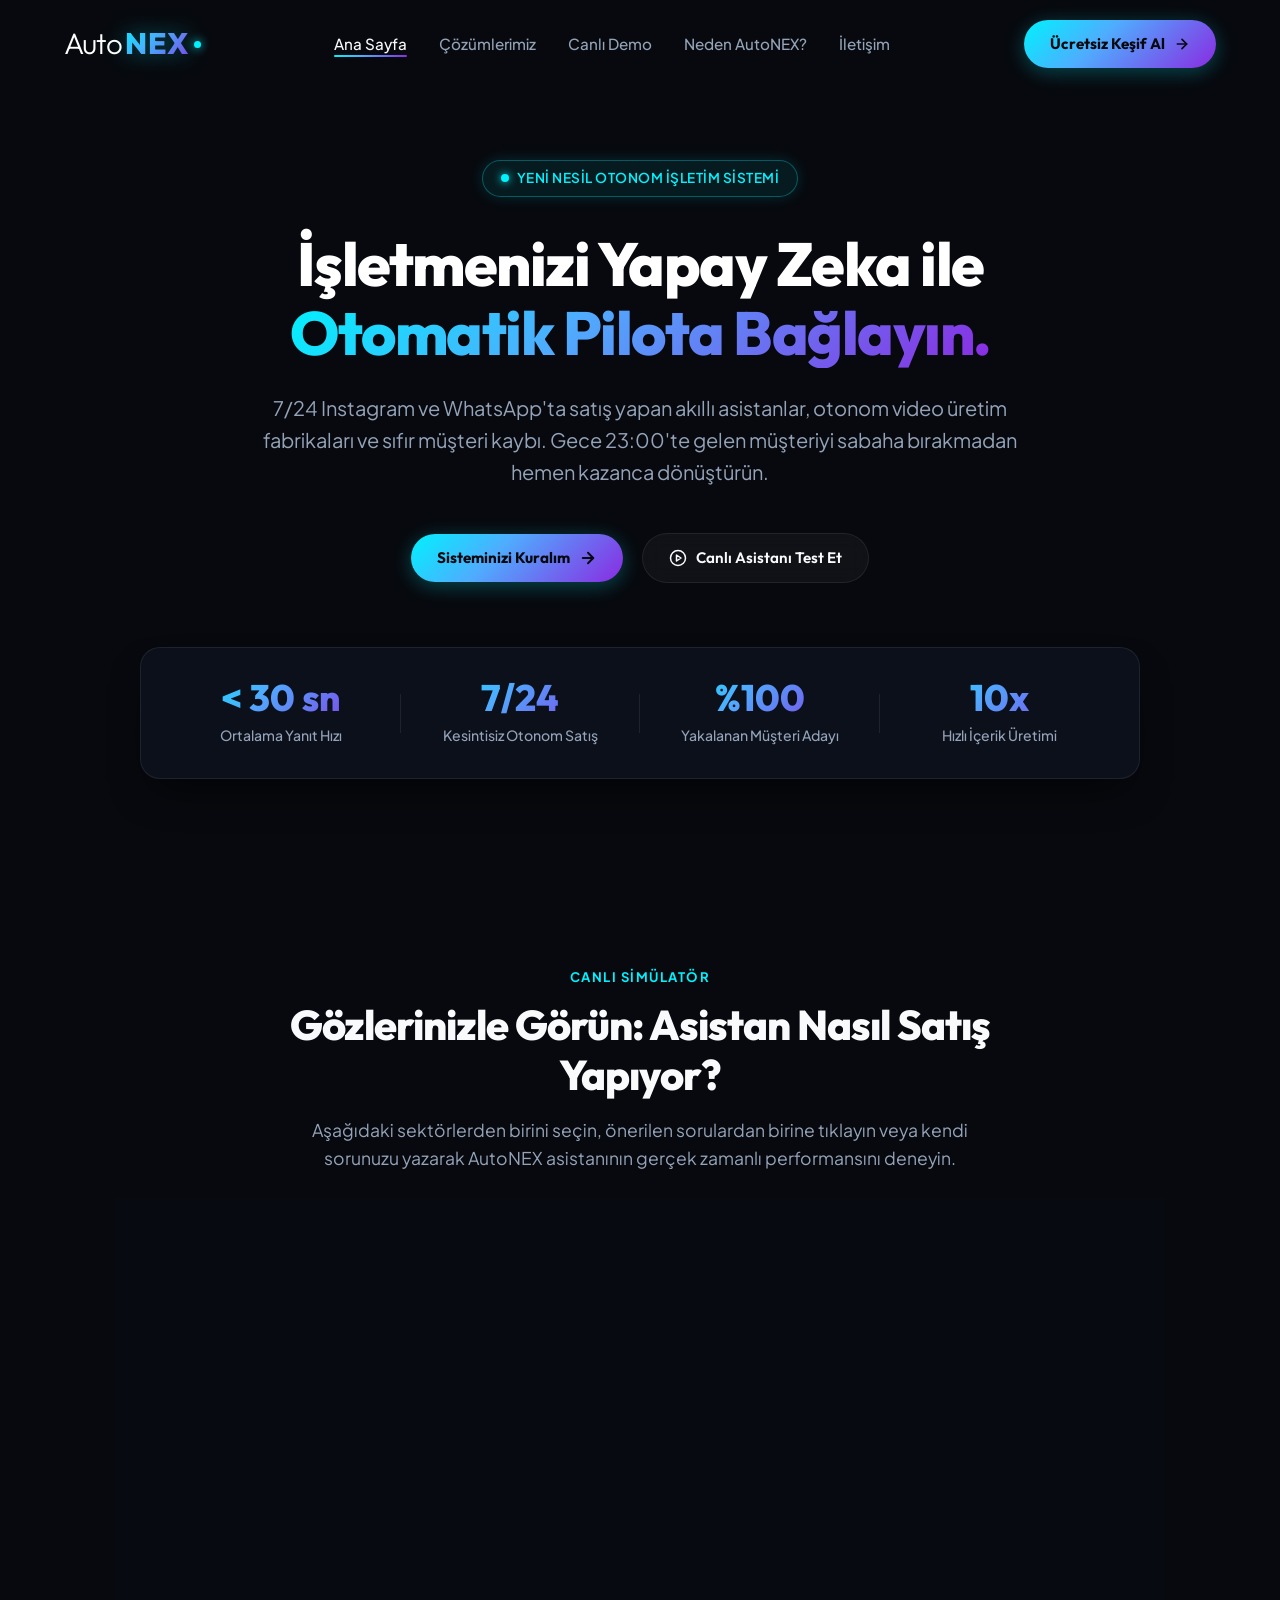
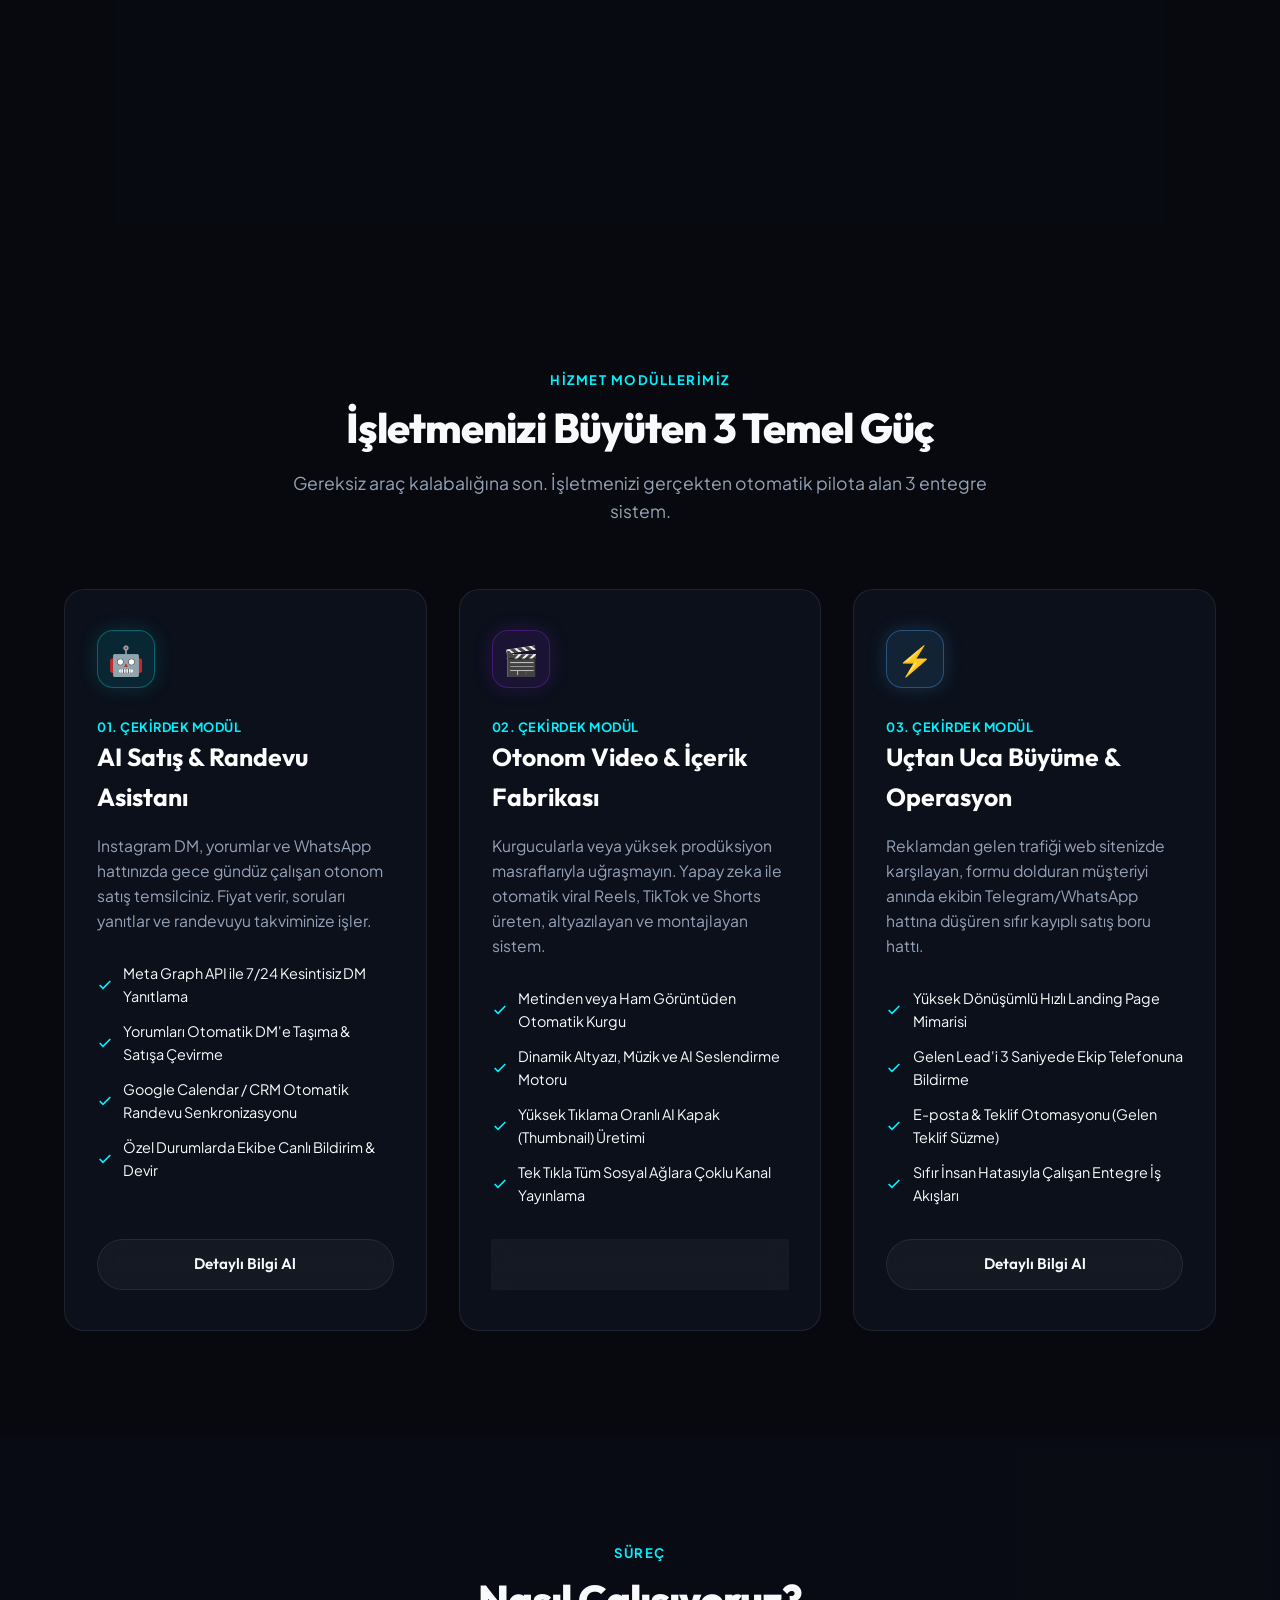
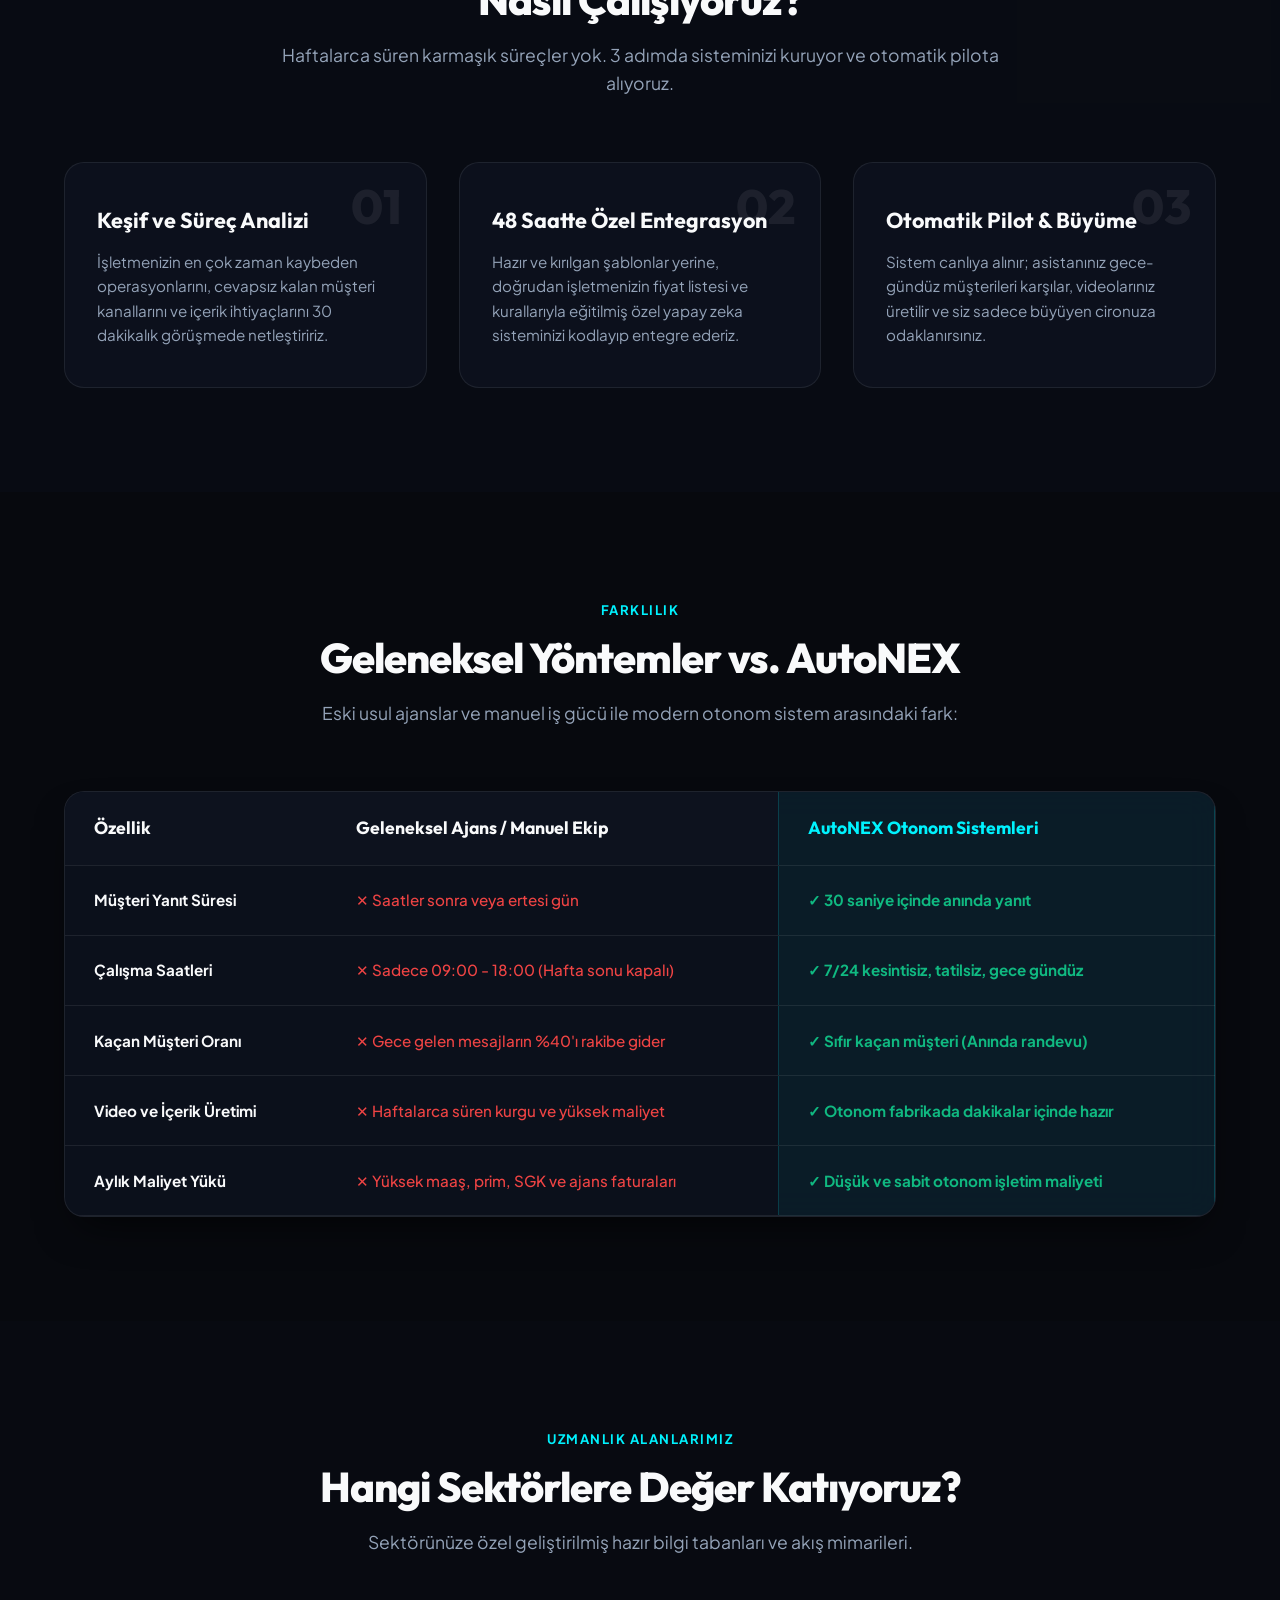
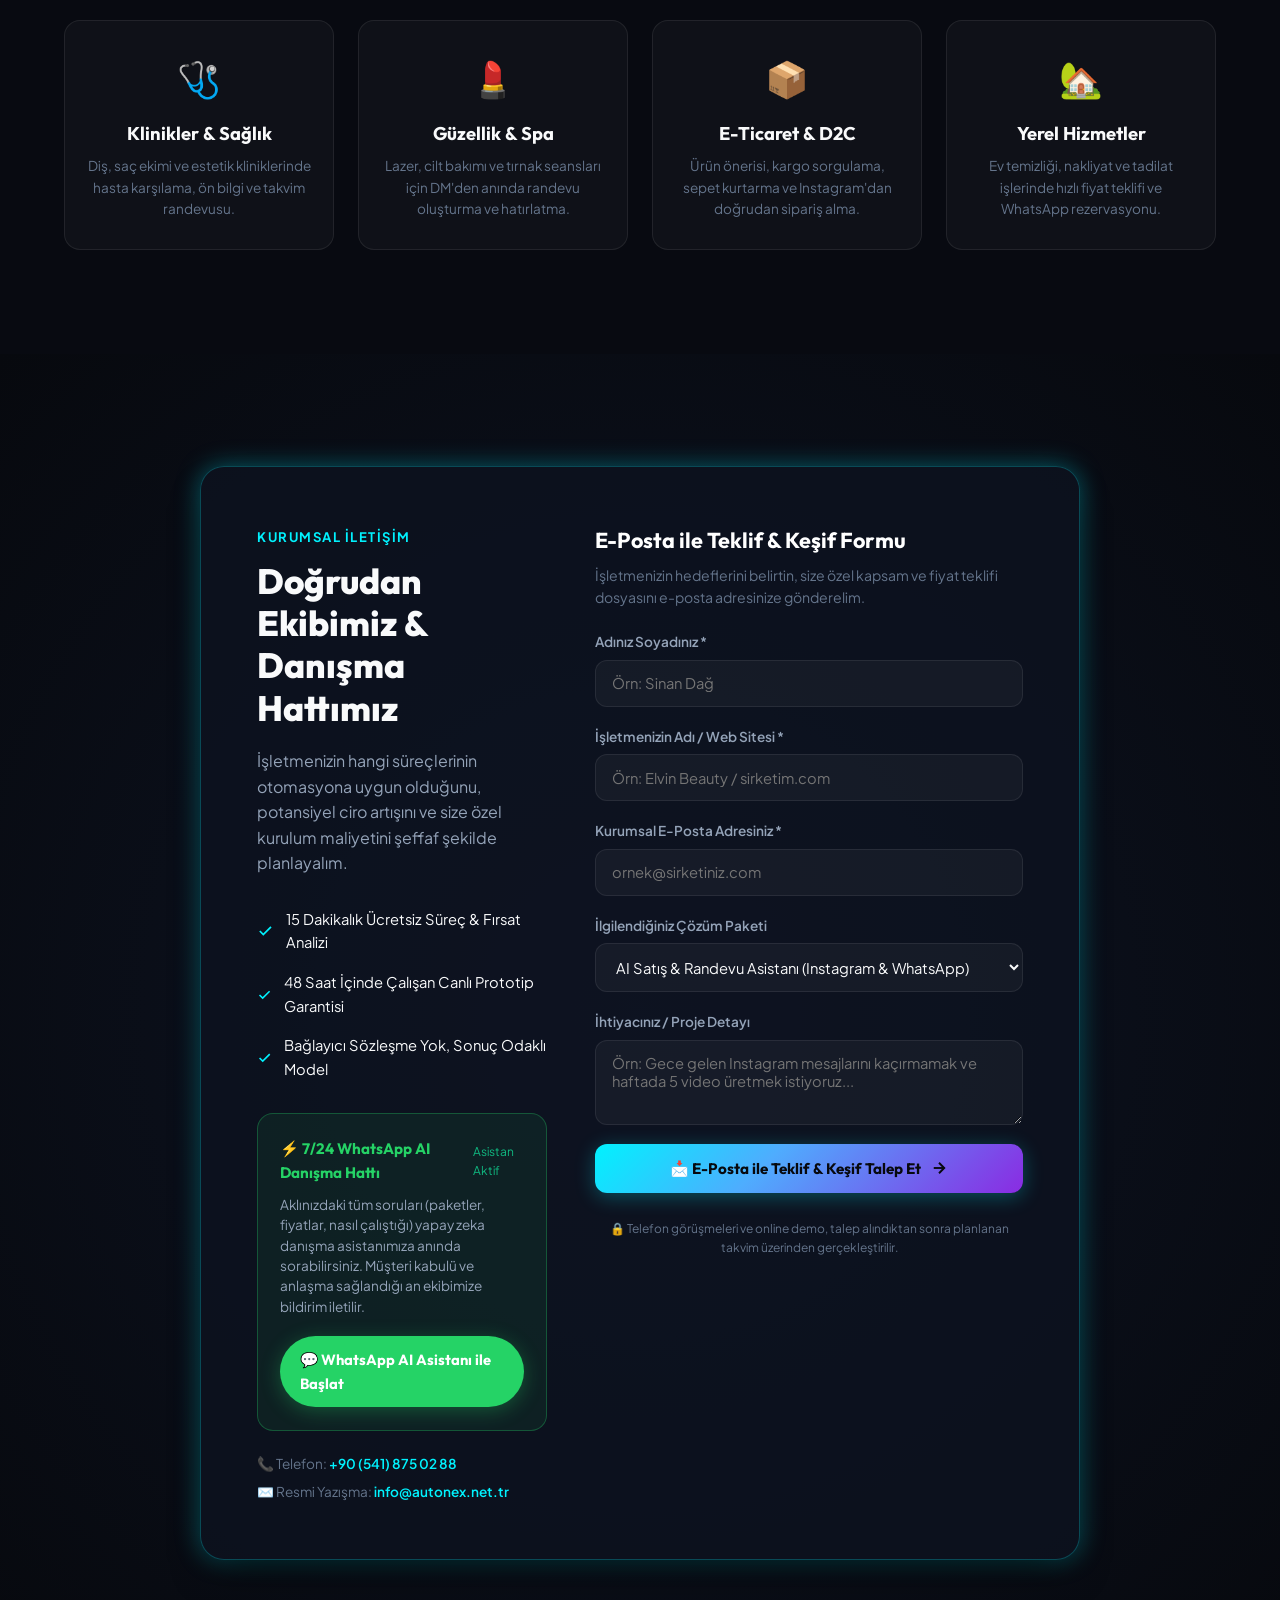
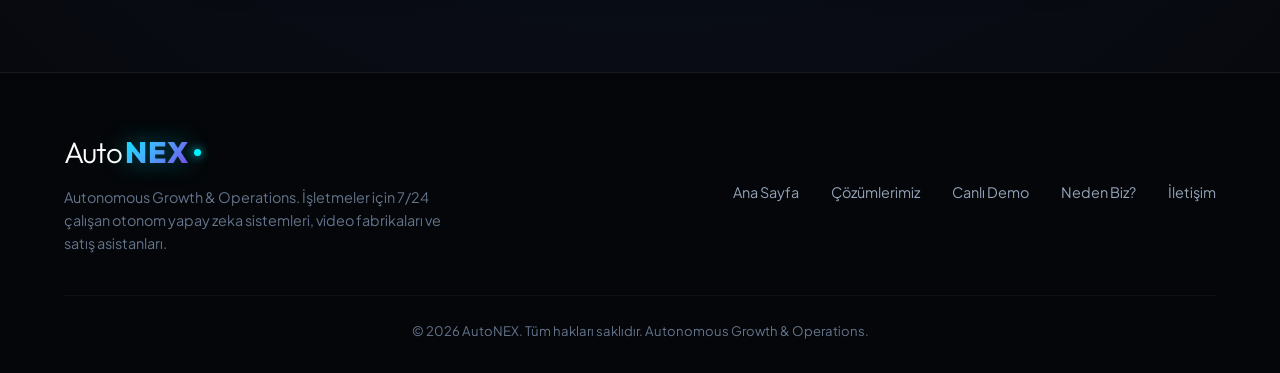
==== commit e0979277: "feat: connect official WhatsApp and phone number 0541 875 02 88" ====
--- a/index.html
+++ b/index.html
@@ -453,13 +453,14 @@
             <p style="font-size: 0.85rem; color: var(--text-secondary); line-height: 1.5; margin-bottom: 1.2rem;">
               Aklınızdaki tüm soruları (paketler, fiyatlar, nasıl çalıştığı) yapay zeka danışma asistanımıza anında sorabilirsiniz. Müşteri kabulü ve anlaşma sağlandığı an ekibimize bildirim iletilir.
             </p>
-            <a href="https://wa.me/905000000000?text=Merhaba%20AutoNEX%20AI%20Dan%C4%B1%C5%9Fma%20Asistan%C4%B1%2C%20otomasyon%20paketleri%20hakk%C4%B1nda%20bilgi%20almak%20istiyorum." target="_blank" class="direct-wa-btn" style="width: 100%; justify-content: center; font-size: 0.92rem; padding: 0.75rem 1.2rem;">
+            <a href="https://wa.me/905418750288?text=Merhaba%20AutoNEX%20AI%20Dan%C4%B1%C5%9Fma%20Asistan%C4%B1%2C%20otomasyon%20paketleri%20hakk%C4%B1nda%20bilgi%20almak%20istiyorum." target="_blank" class="direct-wa-btn" style="width: 100%; justify-content: center; font-size: 0.92rem; padding: 0.75rem 1.2rem;">
               <span>💬 WhatsApp AI Asistanı ile Başlat</span>
             </a>
           </div>
 
-          <div style="margin-top: 1.4rem; font-size: 0.85rem; color: var(--text-muted);">
-            ✉️ Resmi Yazışma: <a href="mailto:info@autonex.net.tr" style="color: var(--neon-cyan); text-decoration: none; font-weight: 600;">info@autonex.net.tr</a>
+          <div style="margin-top: 1.4rem; font-size: 0.85rem; color: var(--text-muted); display: flex; flex-direction: column; gap: 6px;">
+            <div>📞 Telefon: <a href="tel:+905418750288" style="color: var(--neon-cyan); text-decoration: none; font-weight: 600;">+90 (541) 875 02 88</a></div>
+            <div>✉️ Resmi Yazışma: <a href="mailto:info@autonex.net.tr" style="color: var(--neon-cyan); text-decoration: none; font-weight: 600;">info@autonex.net.tr</a></div>
           </div>
         </div>
 
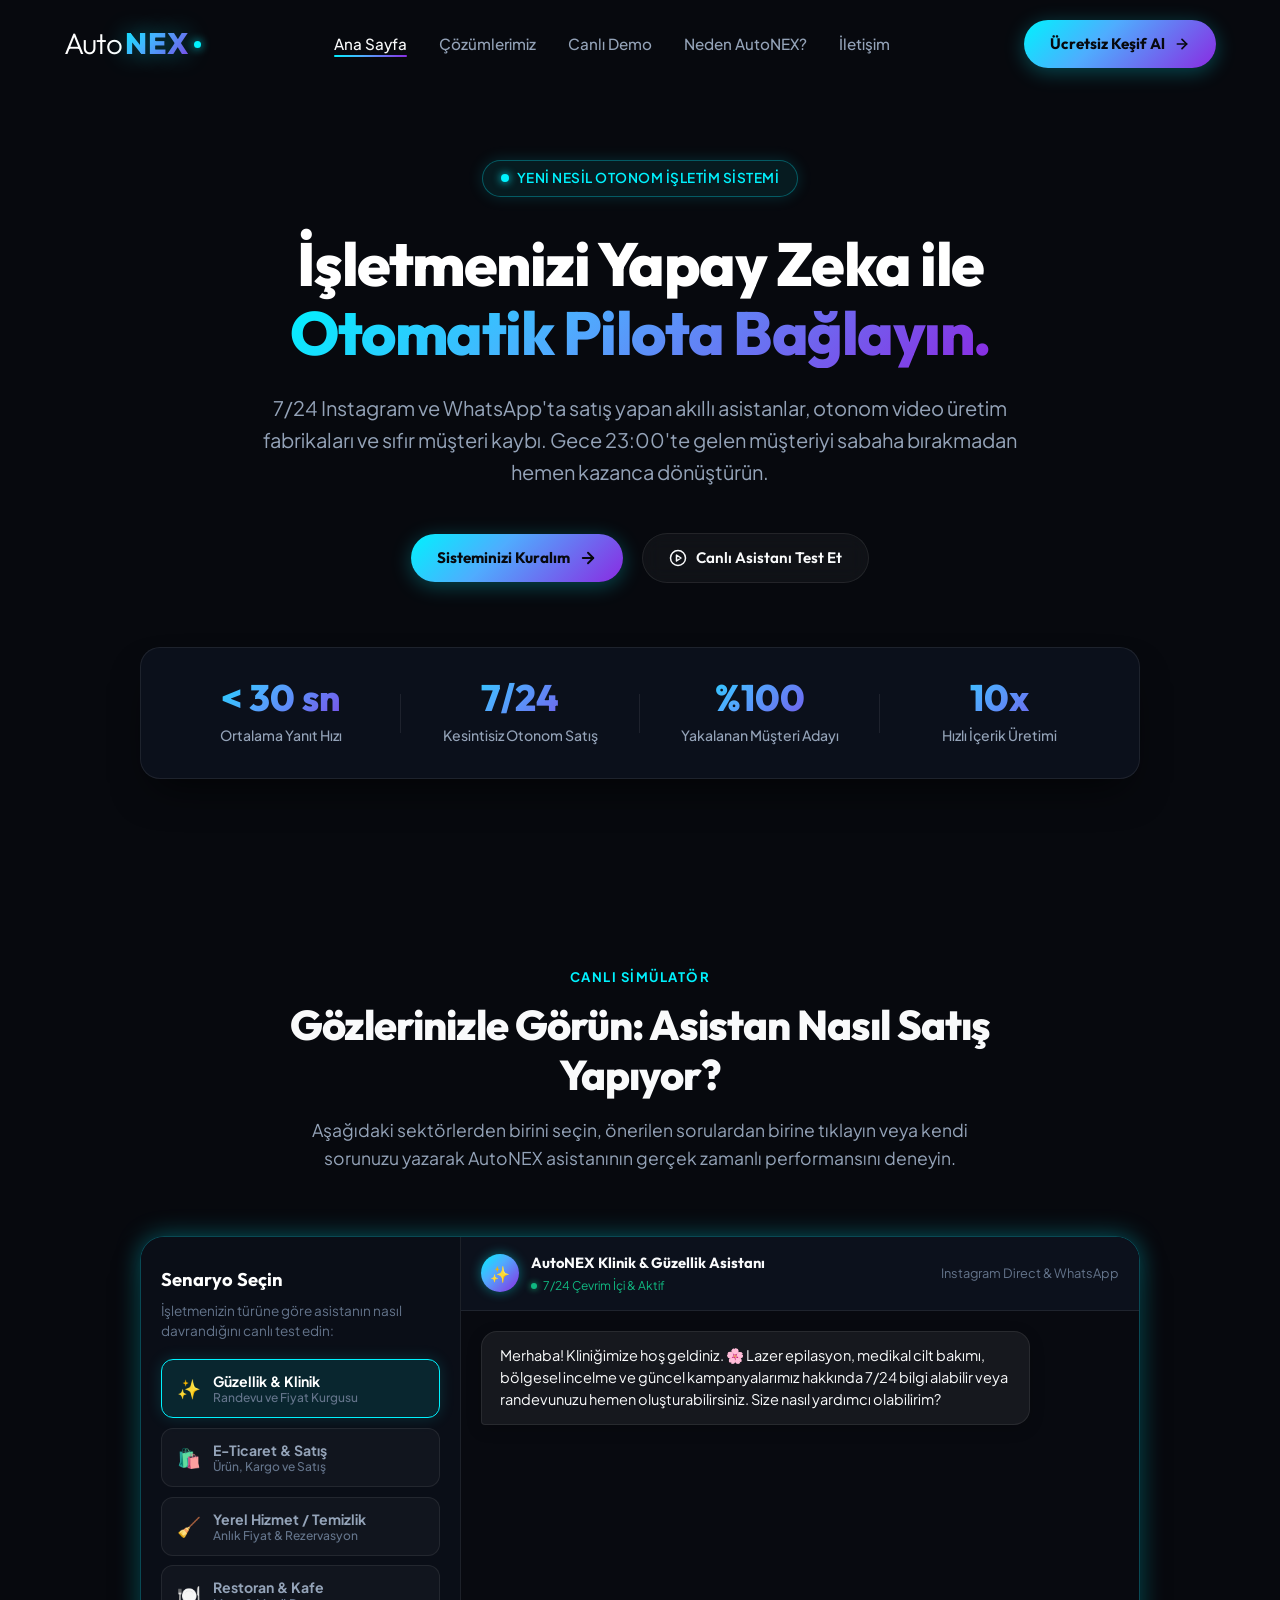
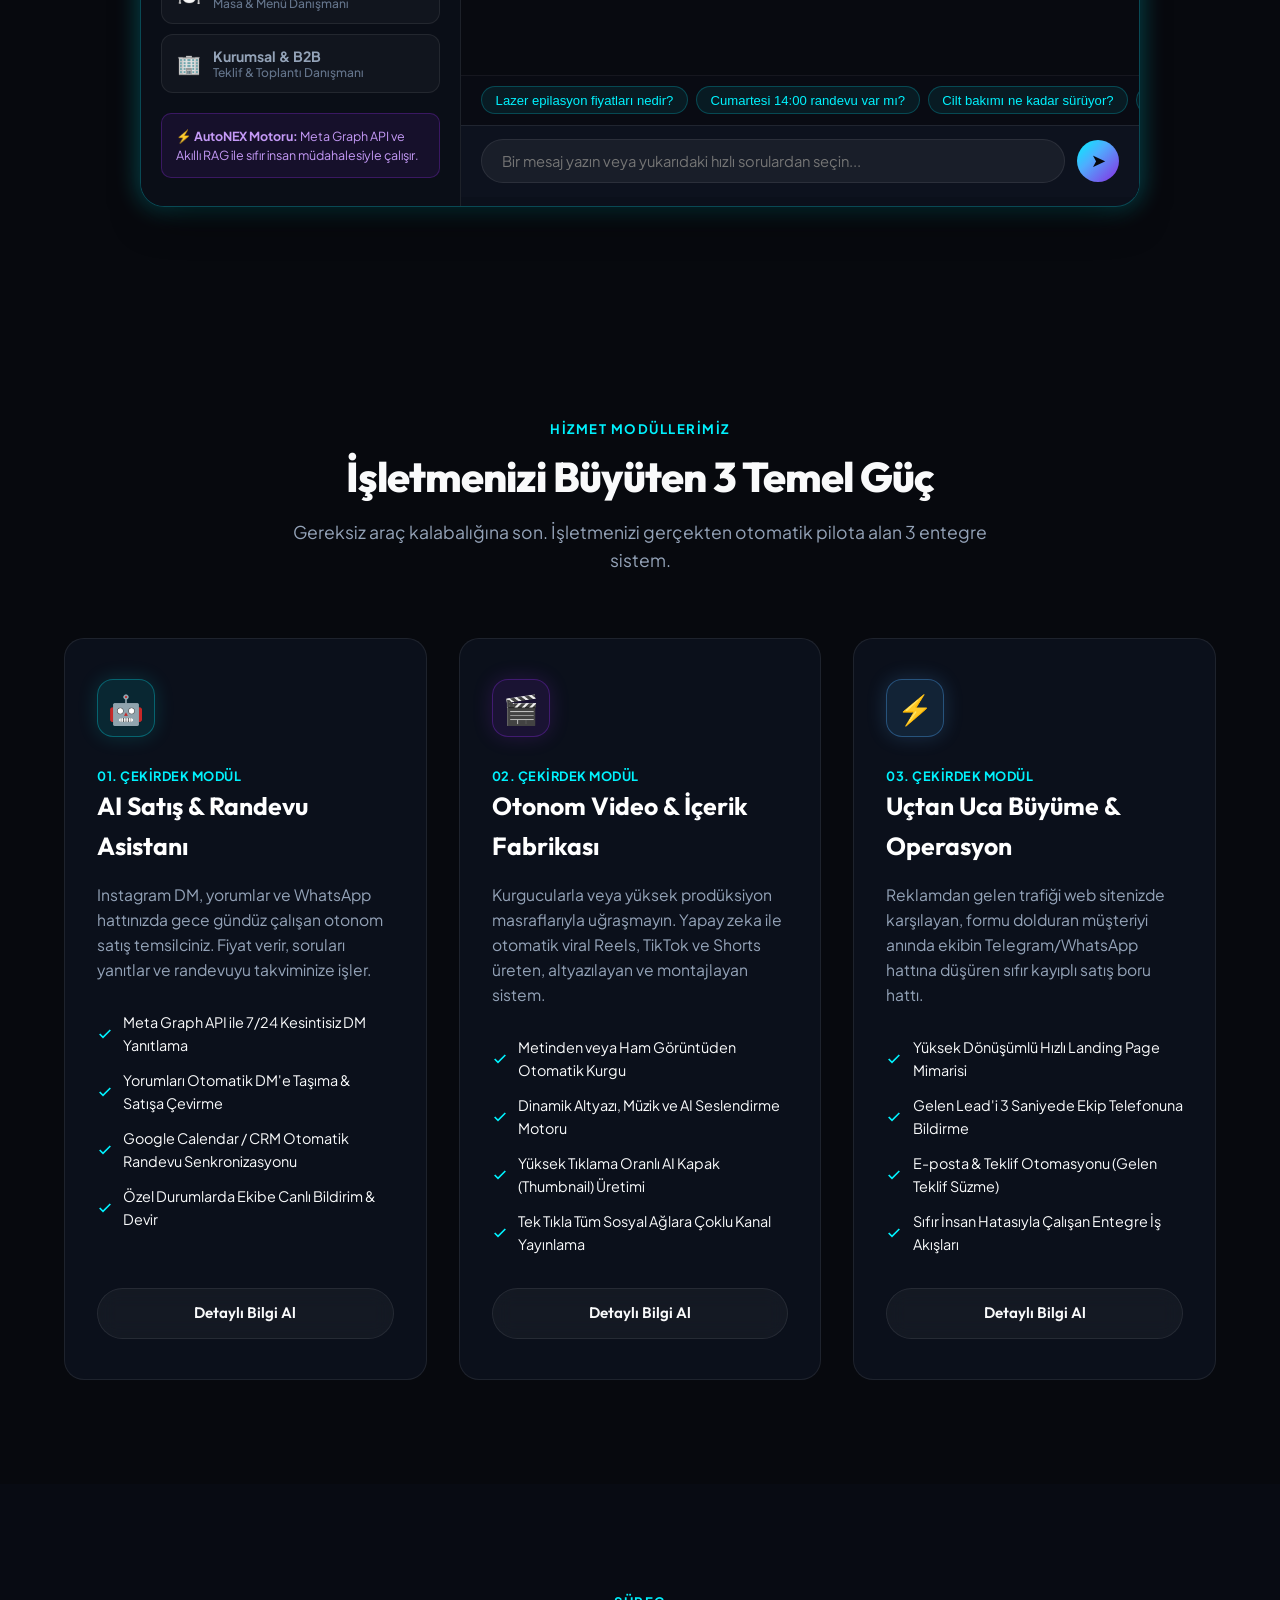
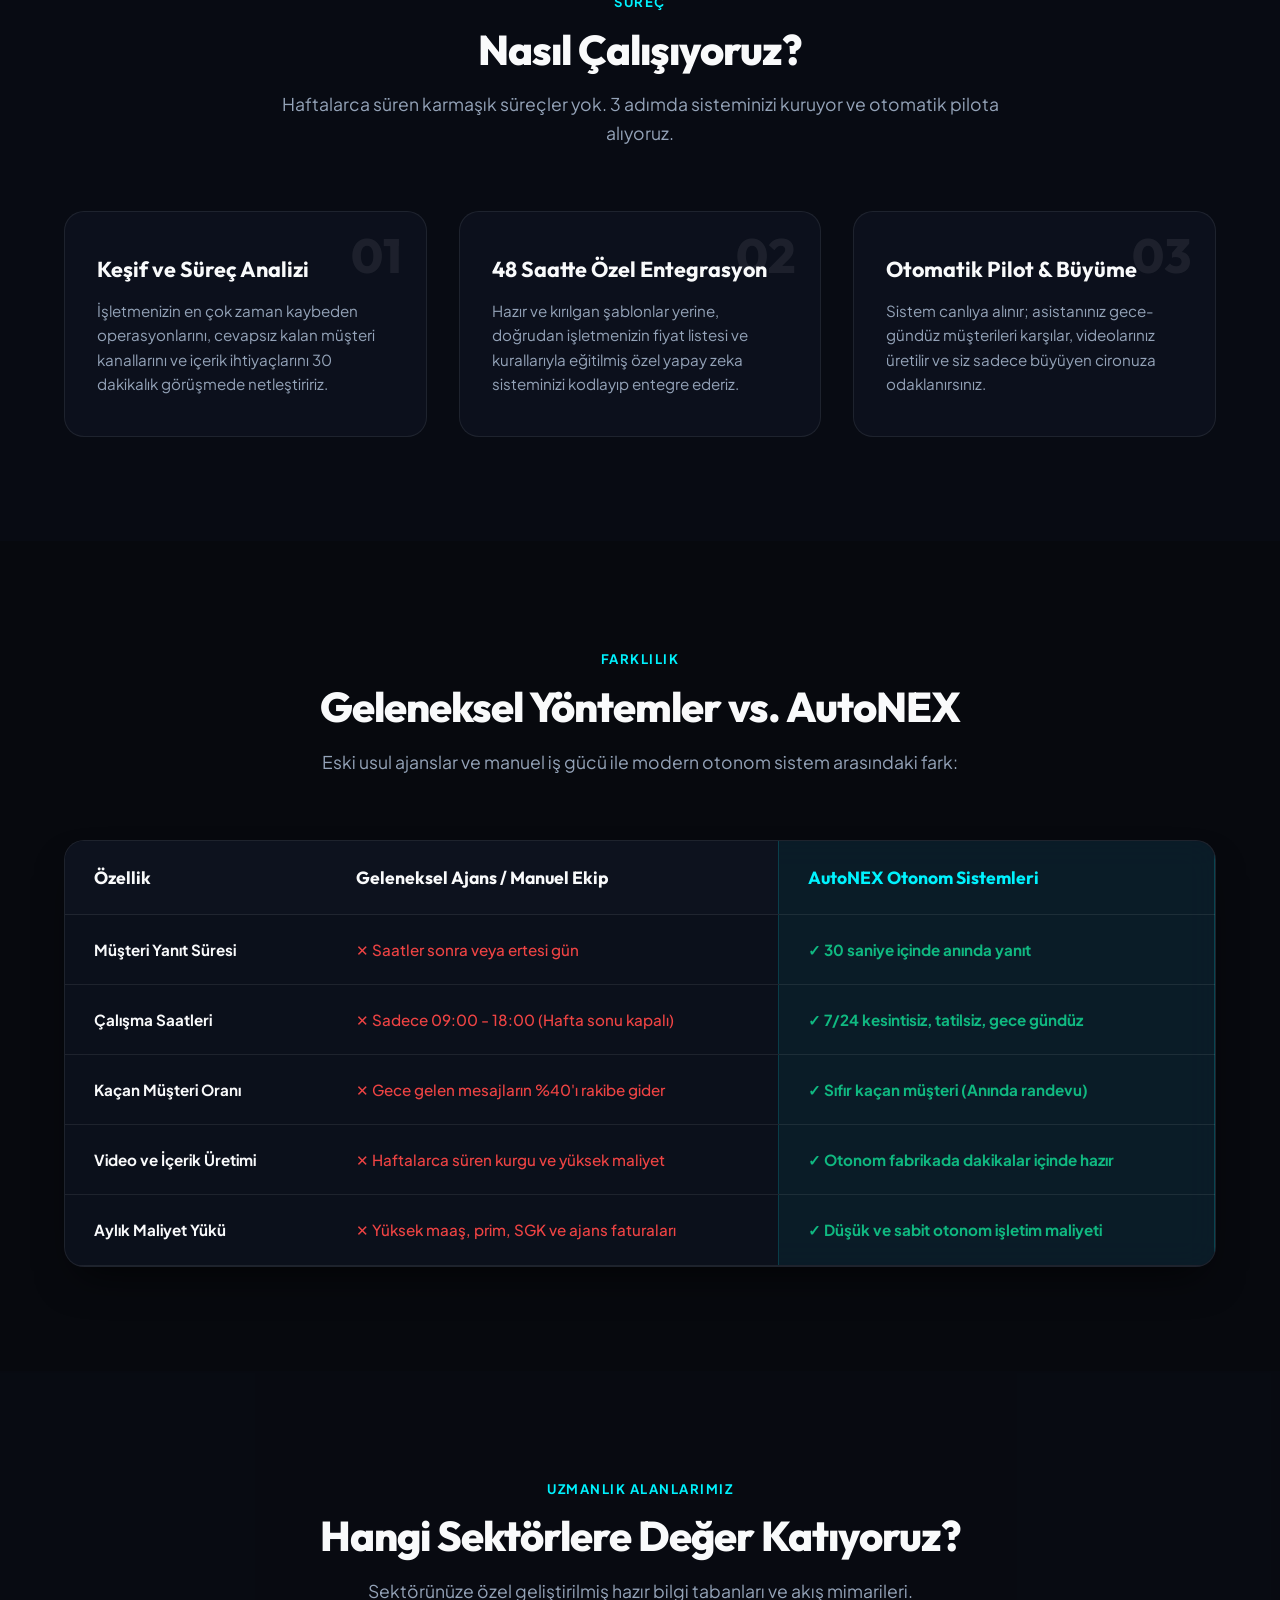
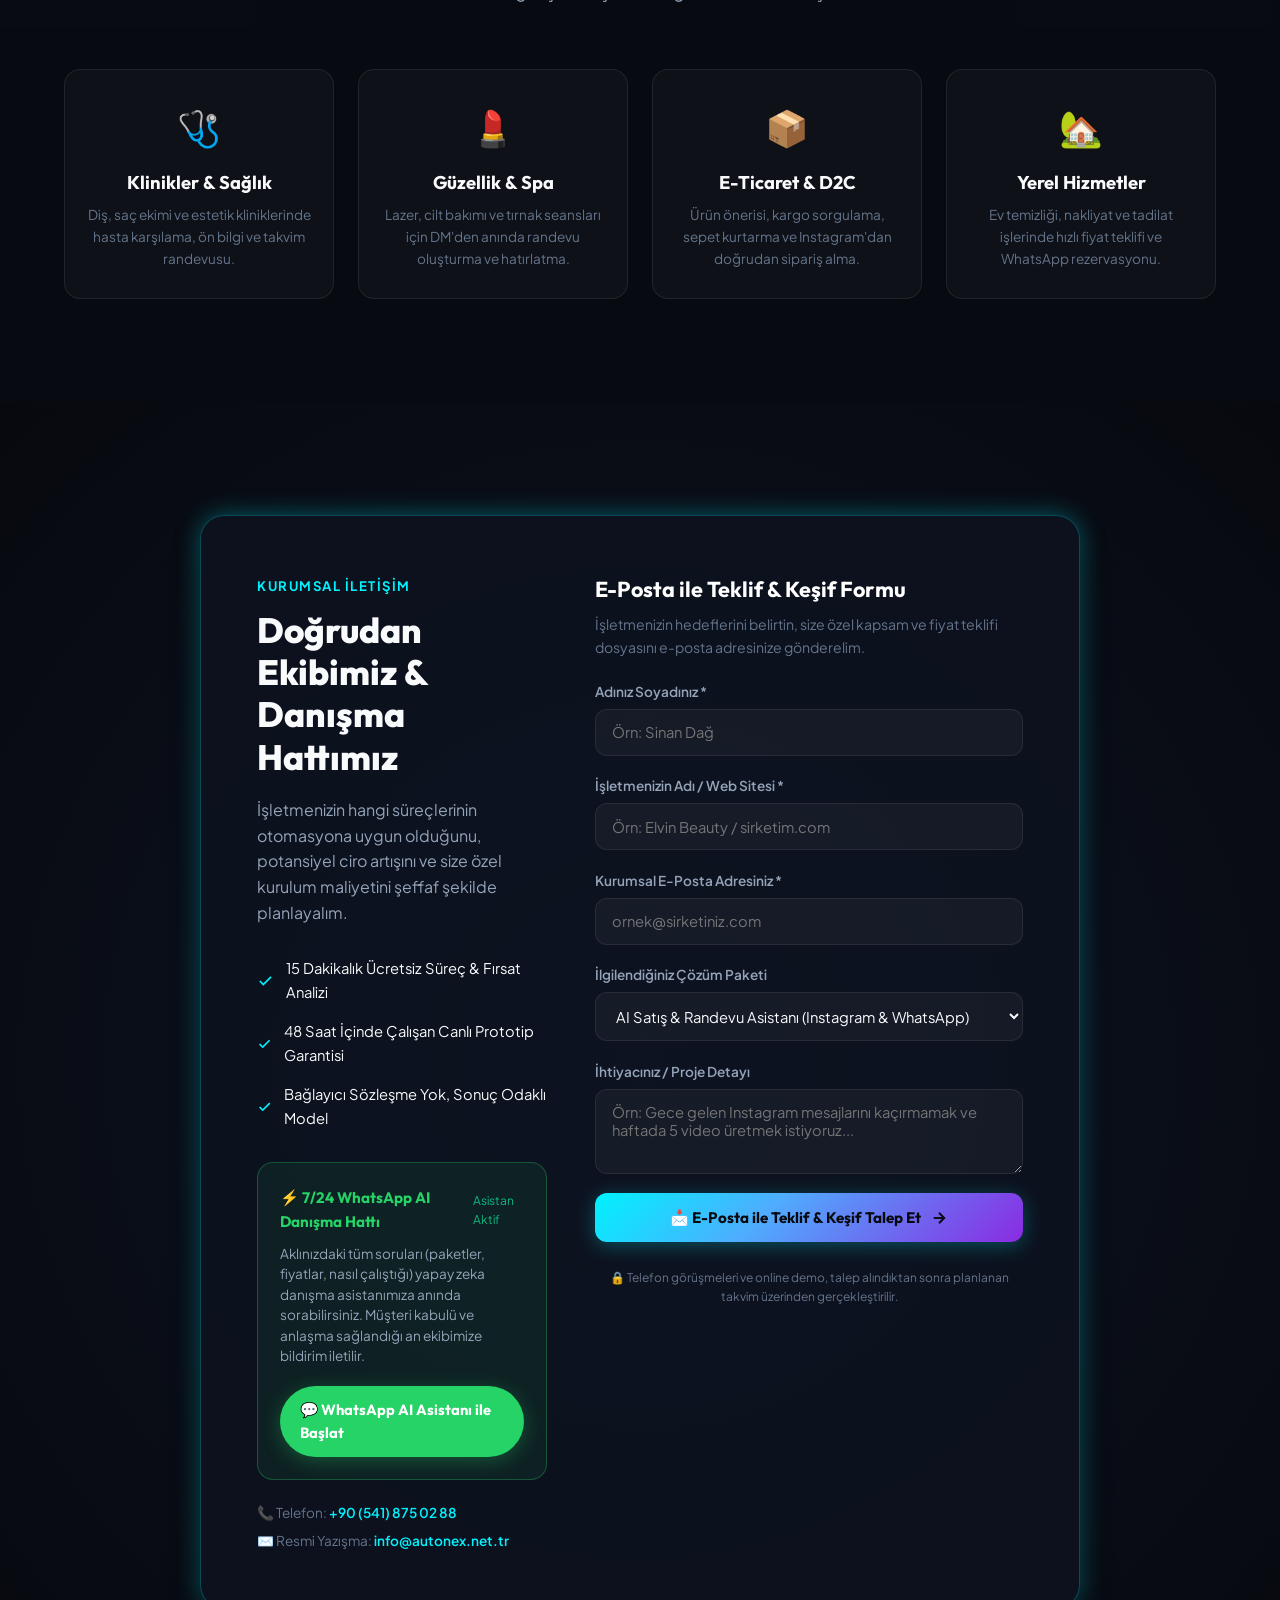
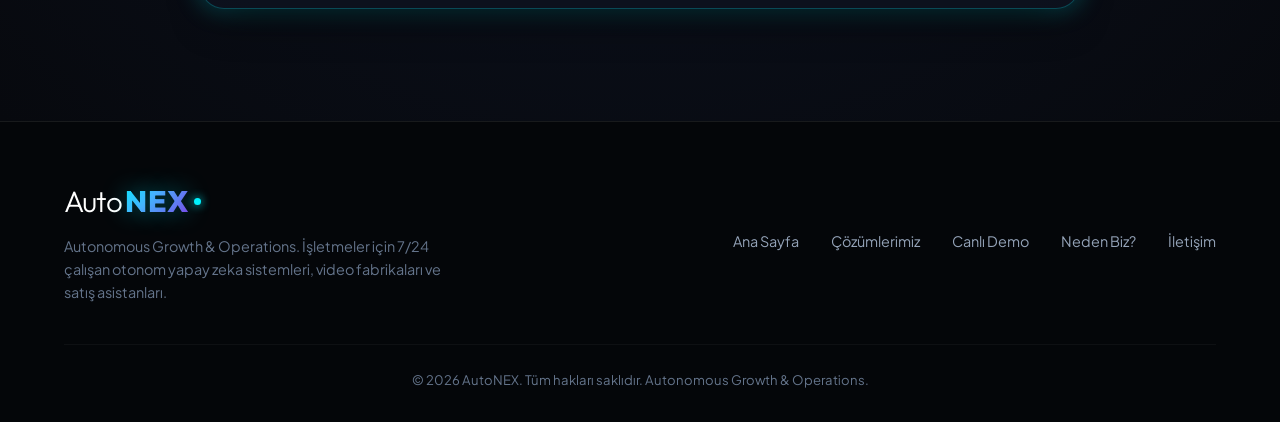
==== commit 62a074b8: "fix(simulator): solve message box overflow, add 5 sectors and intelligent AI response engine" ====
--- a/index.html
+++ b/index.html
@@ -146,6 +146,22 @@
                 <div>
                   <strong>Yerel Hizmet / Temizlik</strong>
                   <div style="font-size: 0.75rem; color: var(--text-muted);">Anlık Fiyat & Rezervasyon</div>
+                </div>
+              </button>
+
+              <button class="scenario-btn" data-scenario="restaurant" id="scenario-restaurant">
+                <span class="scenario-icon">🍽️</span>
+                <div>
+                  <strong>Restoran & Kafe</strong>
+                  <div style="font-size: 0.75rem; color: var(--text-muted);">Masa & Menü Danışmanı</div>
+                </div>
+              </button>
+
+              <button class="scenario-btn" data-scenario="corporate" id="scenario-corporate">
+                <span class="scenario-icon">🏢</span>
+                <div>
+                  <strong>Kurumsal & B2B</strong>
+                  <div style="font-size: 0.75rem; color: var(--text-muted);">Teklif & Toplantı Danışmanı</div>
                 </div>
               </button>
             </div>
--- a/style.css
+++ b/style.css
@@ -446,58 +446,64 @@
   box-shadow: var(--card-shadow), var(--glow-cyan);
   backdrop-filter: blur(20px);
   -webkit-backdrop-filter: blur(20px);
-  max-width: 960px;
+  max-width: 1000px;
+  width: 100%;
   margin: 0 auto;
   overflow: hidden;
   display: grid;
-  grid-template-columns: 340px 1fr;
+  grid-template-columns: 320px 1fr;
+  box-sizing: border-box;
 }
 
 .sim-sidebar {
   background: rgba(10, 14, 24, 0.95);
   border-right: 1px solid var(--border-subtle);
-  padding: 2rem 1.5rem;
+  padding: 1.75rem 1.25rem;
   display: flex;
   flex-direction: column;
   justify-content: space-between;
+  gap: 1.25rem;
+  box-sizing: border-box;
 }
 
 .sim-sidebar-title {
   font-family: var(--font-heading);
   font-size: 1.15rem;
   font-weight: 700;
-  margin-bottom: 0.5rem;
+  margin-bottom: 0.4rem;
   color: #ffffff;
 }
 
 .sim-sidebar-desc {
   font-size: 0.85rem;
   color: var(--text-muted);
-  margin-bottom: 1.5rem;
+  margin-bottom: 1.2rem;
+  line-height: 1.45;
 }
 
 .scenario-list {
   display: flex;
   flex-direction: column;
+  gap: 0.6rem;
+}
+
+.scenario-btn {
+  display: flex;
+  align-items: center;
   gap: 0.75rem;
-}
-
-.scenario-btn {
-  display: flex;
-  align-items: center;
-  gap: 0.8rem;
   background: rgba(255, 255, 255, 0.03);
   border: 1px solid var(--border-subtle);
   border-radius: 12px;
-  padding: 0.85rem 1rem;
+  padding: 0.75rem 0.95rem;
   color: var(--text-secondary);
   font-family: var(--font-body);
-  font-size: 0.9rem;
+  font-size: 0.88rem;
   font-weight: 500;
   text-align: left;
   cursor: pointer;
   transition: var(--transition-smooth);
   width: 100%;
+  box-sizing: border-box;
 }
 
 .scenario-btn:hover {
@@ -514,7 +520,8 @@
 }
 
 .scenario-icon {
-  font-size: 1.25rem;
+  font-size: 1.2rem;
+  flex-shrink: 0;
 }
 
 .sim-features-badge {
@@ -522,37 +529,46 @@
   border: 1px solid rgba(138, 43, 226, 0.3);
   border-radius: 10px;
   padding: 0.85rem;
-  font-size: 0.8rem;
+  font-size: 0.78rem;
   color: #c499f6;
-  margin-top: 1.5rem;
-}
-
-/* Chat Main Area */
+  line-height: 1.45;
+}
+
+/* Chat Main Area - min-width: 0 is essential to prevent CSS grid overflow */
 .sim-chat-area {
   display: flex;
   flex-direction: column;
-  height: 520px;
-  background: rgba(7, 9, 14, 0.7);
+  height: 560px;
+  background: rgba(7, 9, 14, 0.75);
+  min-width: 0;
+  width: 100%;
+  position: relative;
+  overflow: hidden;
+  box-sizing: border-box;
 }
 
 .chat-header {
-  padding: 1rem 1.5rem;
+  padding: 0.9rem 1.25rem;
   border-bottom: 1px solid var(--border-subtle);
   display: flex;
   align-items: center;
   justify-content: space-between;
-  background: rgba(14, 19, 32, 0.6);
+  background: rgba(14, 19, 32, 0.75);
+  flex-shrink: 0;
+  box-sizing: border-box;
+  min-width: 0;
 }
 
 .chat-profile {
   display: flex;
   align-items: center;
-  gap: 0.85rem;
+  gap: 0.75rem;
+  min-width: 0;
 }
 
 .chat-avatar {
-  width: 40px;
-  height: 40px;
+  width: 38px;
+  height: 38px;
   border-radius: 50%;
   background: var(--brand-gradient);
   display: flex;
@@ -560,22 +576,27 @@
   justify-content: center;
   font-weight: 800;
   color: #07090e;
-  font-size: 0.95rem;
+  font-size: 1rem;
   box-shadow: 0 0 12px rgba(0, 242, 254, 0.4);
+  flex-shrink: 0;
 }
 
 .chat-name {
   font-family: var(--font-heading);
   font-weight: 700;
-  font-size: 0.95rem;
+  font-size: 0.92rem;
+  white-space: nowrap;
+  overflow: hidden;
+  text-overflow: ellipsis;
 }
 
 .chat-status {
-  font-size: 0.78rem;
+  font-size: 0.75rem;
   color: #10b981;
   display: flex;
   align-items: center;
   gap: 0.35rem;
+  margin-top: 1px;
 }
 
 .chat-status .online-dot {
@@ -584,29 +605,39 @@
   background: #10b981;
   border-radius: 50%;
   box-shadow: 0 0 6px #10b981;
+  flex-shrink: 0;
 }
 
 .chat-body {
   flex: 1;
-  padding: 1.5rem;
+  padding: 1.25rem;
   overflow-y: auto;
+  overflow-x: hidden;
   display: flex;
   flex-direction: column;
-  gap: 1rem;
-}
-
-/* Message Bubbles */
+  gap: 0.9rem;
+  scroll-behavior: smooth;
+  min-width: 0;
+  width: 100%;
+  box-sizing: border-box;
+}
+
+/* Message Bubbles - bulletproof text-wrapping & padding */
 .chat-msg {
-  max-width: 82%;
+  max-width: 86%;
   padding: 0.85rem 1.15rem;
   border-radius: 16px;
-  font-size: 0.92rem;
-  line-height: 1.45;
-  animation: fadeInMsg 0.3s ease;
+  font-size: 0.91rem;
+  line-height: 1.5;
+  animation: fadeInMsg 0.25s ease;
+  word-break: break-word;
+  overflow-wrap: break-word;
+  hyphens: auto;
+  box-sizing: border-box;
 }
 
 @keyframes fadeInMsg {
-  from { opacity: 0; transform: translateY(8px); }
+  from { opacity: 0; transform: translateY(6px); }
   to { opacity: 1; transform: translateY(0); }
 }
 
@@ -616,6 +647,7 @@
   border: 1px solid var(--border-subtle);
   color: var(--text-main);
   border-bottom-left-radius: 4px;
+  box-shadow: 0 4px 15px rgba(0, 0, 0, 0.2);
 }
 
 .chat-msg.user {
@@ -632,11 +664,12 @@
   align-self: flex-start;
   background: rgba(255, 255, 255, 0.05);
   border: 1px solid var(--border-subtle);
-  padding: 0.75rem 1.1rem;
+  padding: 0.65rem 1rem;
   border-radius: 16px;
   display: none;
   gap: 5px;
   align-items: center;
+  box-sizing: border-box;
 }
 
 .typing-indicator.active {
@@ -663,15 +696,32 @@
 .quick-prompts {
   display: flex;
   gap: 0.5rem;
-  padding: 0.6rem 1.5rem;
+  padding: 0.65rem 1.25rem;
   overflow-x: auto;
   white-space: nowrap;
-  border-top: 1px solid rgba(255, 255, 255, 0.04);
+  border-top: 1px solid rgba(255, 255, 255, 0.05);
+  background: rgba(10, 14, 24, 0.4);
+  flex-shrink: 0;
+  min-width: 0;
+  width: 100%;
+  box-sizing: border-box;
+  -webkit-overflow-scrolling: touch;
+  scrollbar-width: thin;
+  scrollbar-color: rgba(0, 242, 254, 0.3) transparent;
+}
+
+.quick-prompts::-webkit-scrollbar {
+  height: 4px;
+}
+
+.quick-prompts::-webkit-scrollbar-thumb {
+  background: rgba(0, 242, 254, 0.3);
+  border-radius: 4px;
 }
 
 .quick-btn {
-  background: rgba(0, 242, 254, 0.06);
-  border: 1px solid rgba(0, 242, 254, 0.2);
+  background: rgba(0, 242, 254, 0.07);
+  border: 1px solid rgba(0, 242, 254, 0.22);
   color: var(--neon-cyan);
   border-radius: 20px;
   padding: 0.35rem 0.85rem;
@@ -679,25 +729,33 @@
   font-weight: 500;
   cursor: pointer;
   transition: var(--transition-smooth);
+  flex-shrink: 0;
+  white-space: nowrap;
 }
 
 .quick-btn:hover {
-  background: rgba(0, 242, 254, 0.15);
+  background: rgba(0, 242, 254, 0.18);
+  border-color: var(--neon-cyan);
   transform: translateY(-1px);
 }
 
-/* Chat Input */
+/* Chat Input Footer */
 .chat-footer {
-  padding: 1rem 1.5rem;
+  padding: 0.85rem 1.25rem;
   border-top: 1px solid var(--border-subtle);
   display: flex;
   align-items: center;
   gap: 0.75rem;
-  background: rgba(14, 19, 32, 0.85);
+  background: rgba(14, 19, 32, 0.92);
+  flex-shrink: 0;
+  box-sizing: border-box;
+  min-width: 0;
+  width: 100%;
 }
 
 .chat-input {
   flex: 1;
+  min-width: 0;
   background: rgba(255, 255, 255, 0.05);
   border: 1px solid var(--border-subtle);
   border-radius: 25px;
@@ -707,12 +765,13 @@
   font-size: 0.92rem;
   outline: none;
   transition: var(--transition-smooth);
+  box-sizing: border-box;
 }
 
 .chat-input:focus {
   border-color: var(--neon-cyan);
   background: rgba(255, 255, 255, 0.08);
-  box-shadow: 0 0 10px rgba(0, 242, 254, 0.2);
+  box-shadow: 0 0 12px rgba(0, 242, 254, 0.25);
 }
 
 .chat-send-btn {
@@ -728,6 +787,7 @@
   cursor: pointer;
   font-size: 1.1rem;
   transition: var(--transition-smooth);
+  flex-shrink: 0;
 }
 
 .chat-send-btn:hover {
@@ -1344,5 +1404,65 @@
     gap: 2rem;
     padding: 2rem 1.5rem;
   }
-}
-
+
+  .simulator-box {
+    grid-template-columns: 290px 1fr;
+  }
+}
+
+@media (max-width: 900px) {
+  .simulator-box {
+    grid-template-columns: 1fr;
+    border-radius: 20px;
+    margin: 0 0 3rem;
+  }
+
+  .sim-sidebar {
+    border-right: none;
+    border-bottom: 1px solid var(--border-subtle);
+    padding: 1.5rem 1.25rem;
+  }
+
+  .scenario-list {
+    display: grid;
+    grid-template-columns: repeat(auto-fit, minmax(180px, 1fr));
+    gap: 0.6rem;
+  }
+
+  .sim-features-badge {
+    margin-top: 1rem;
+  }
+
+  .sim-chat-area {
+    height: 490px;
+  }
+}
+
+@media (max-width: 600px) {
+  .scenario-list {
+    grid-template-columns: 1fr;
+  }
+
+  .chat-header {
+    padding: 0.75rem 1rem;
+  }
+
+  .chat-body {
+    padding: 1rem 0.85rem;
+  }
+
+  .chat-msg {
+    max-width: 90%;
+    font-size: 0.88rem;
+    padding: 0.75rem 1rem;
+  }
+
+  .chat-footer {
+    padding: 0.75rem 0.85rem;
+  }
+
+  .quick-prompts {
+    padding: 0.5rem 0.85rem;
+  }
+}
+
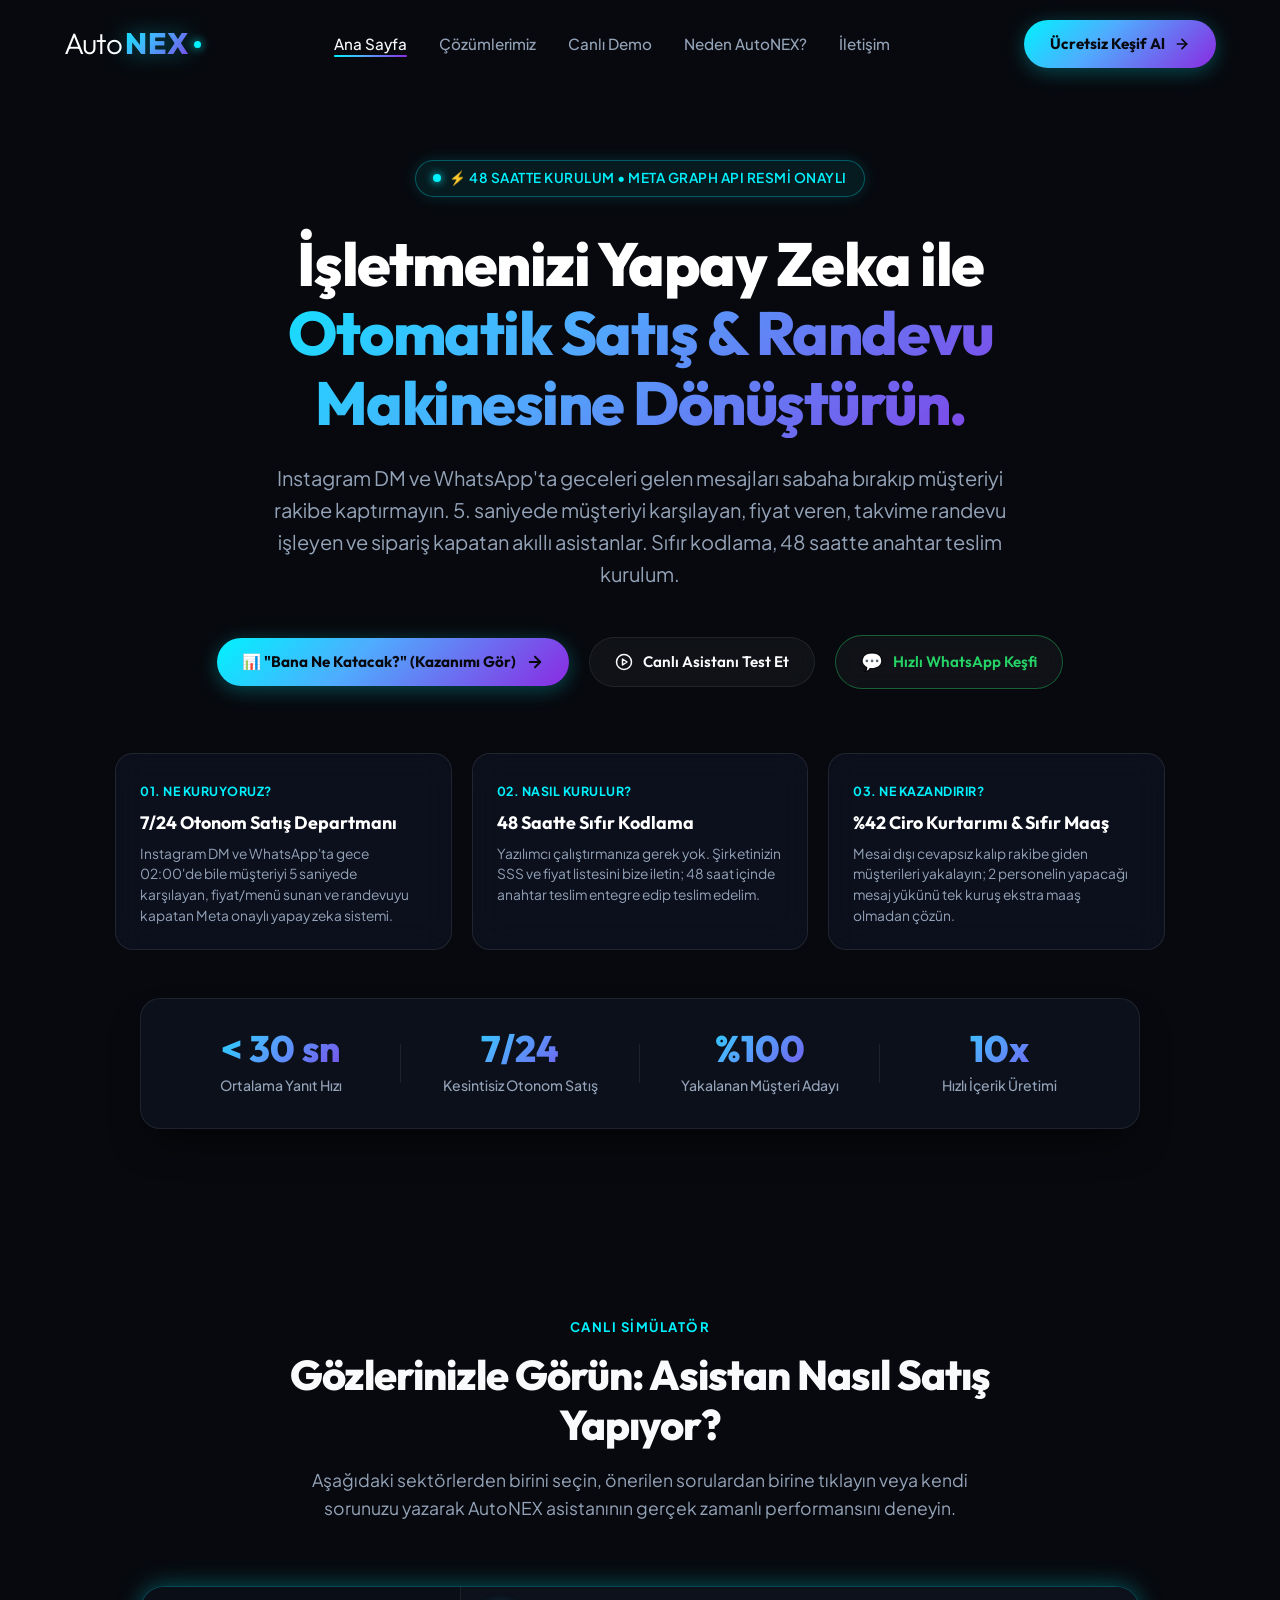
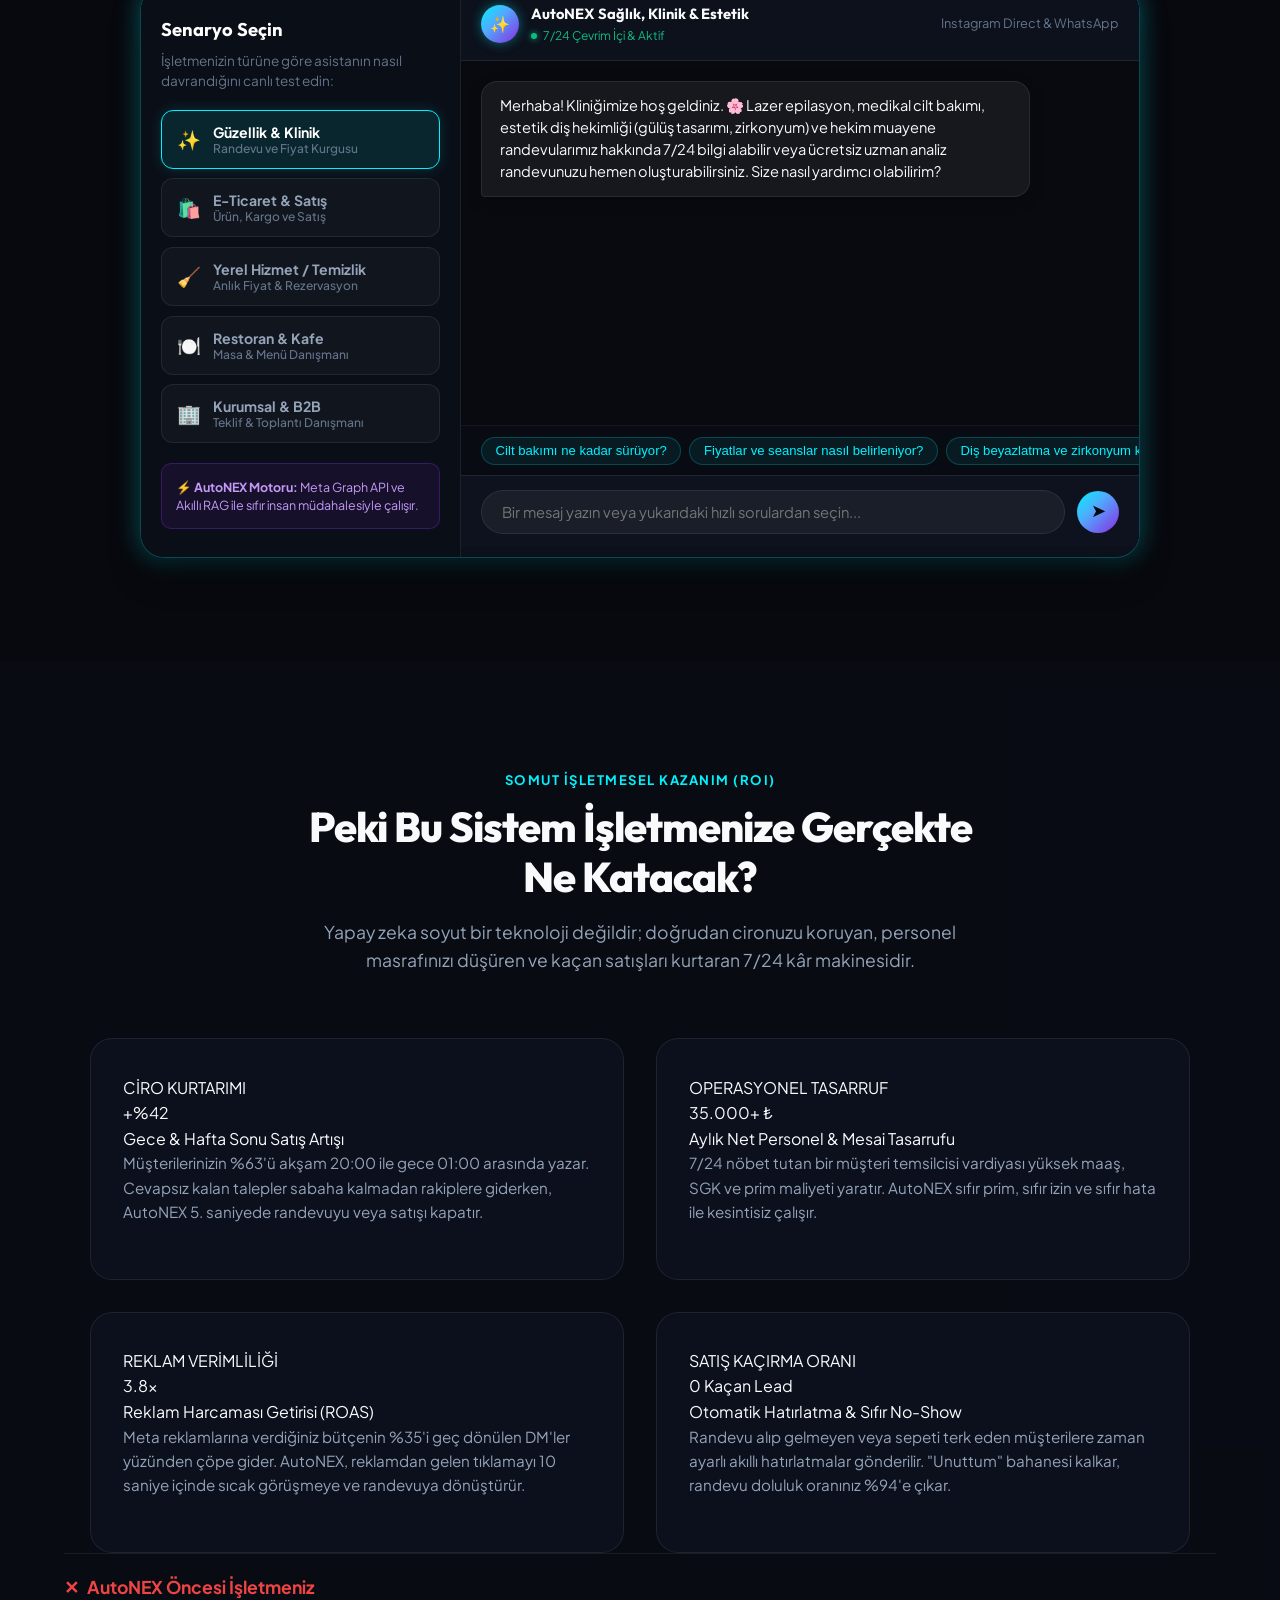
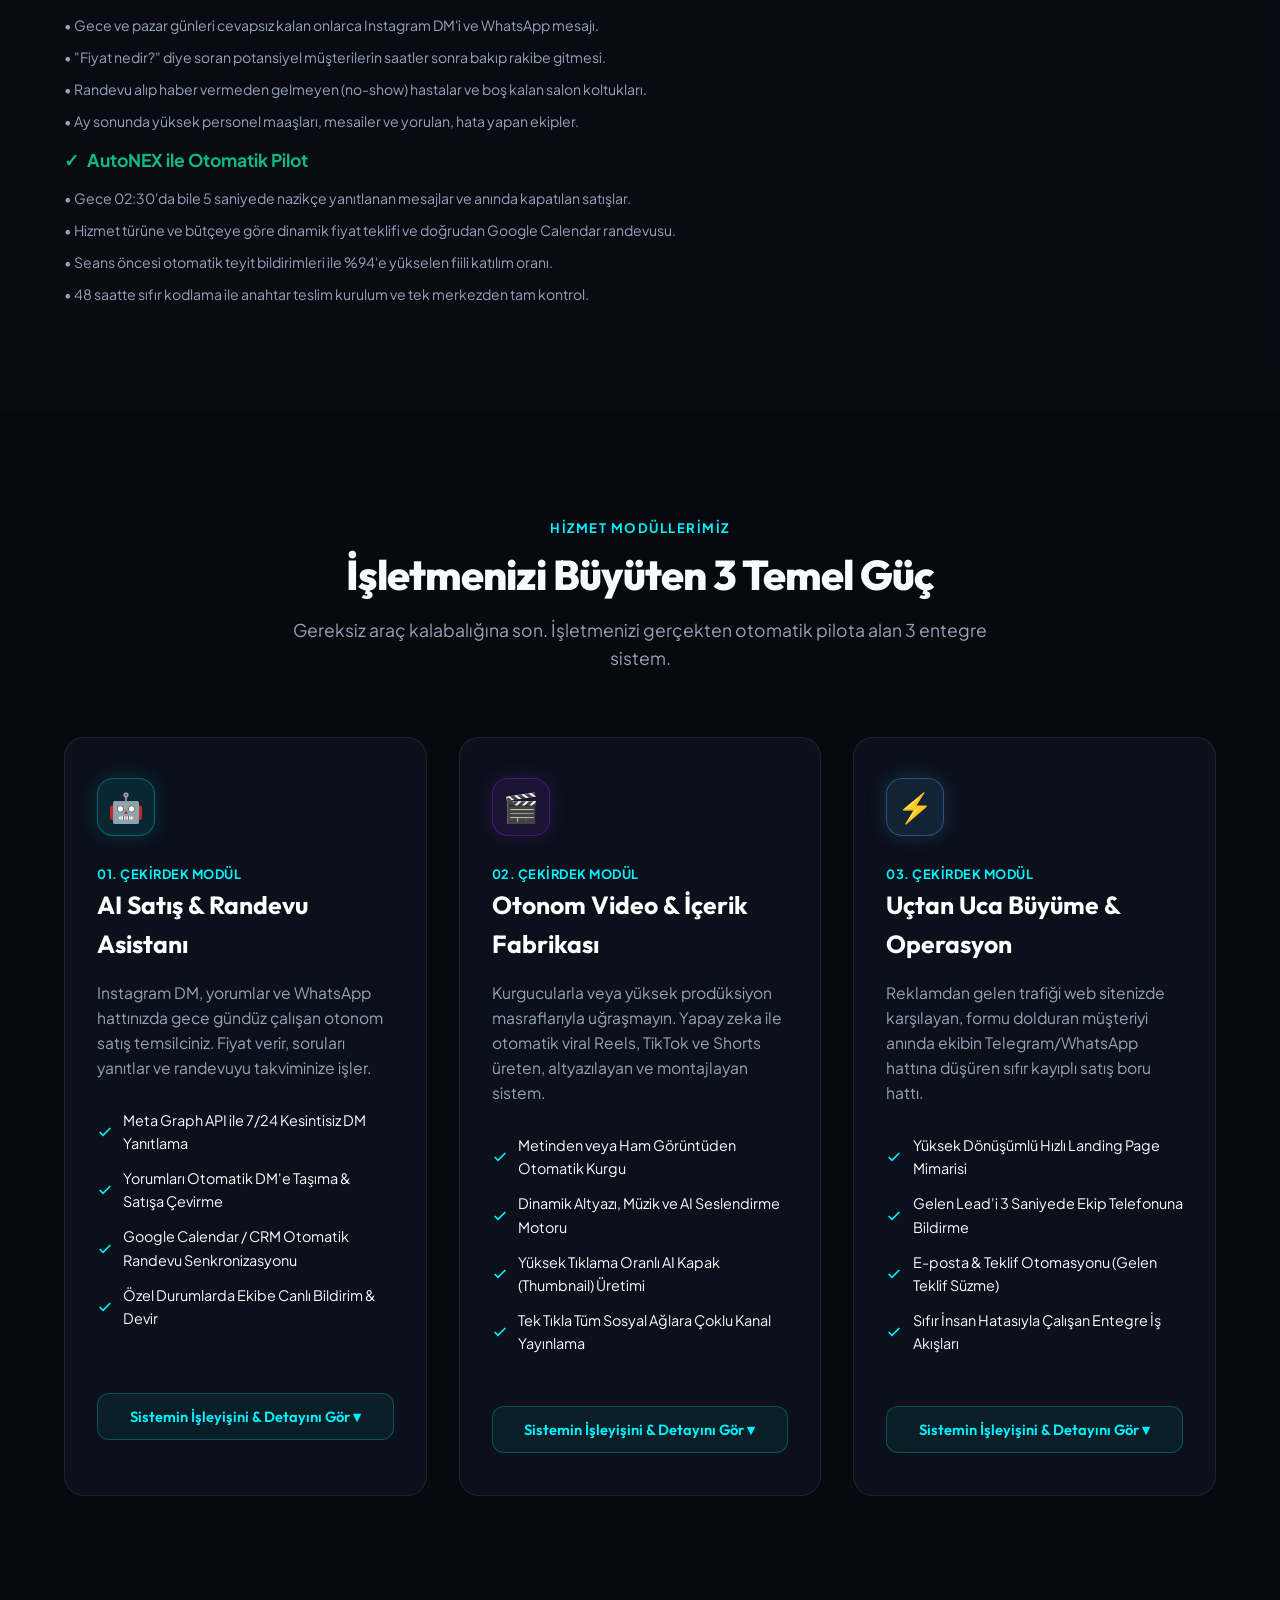
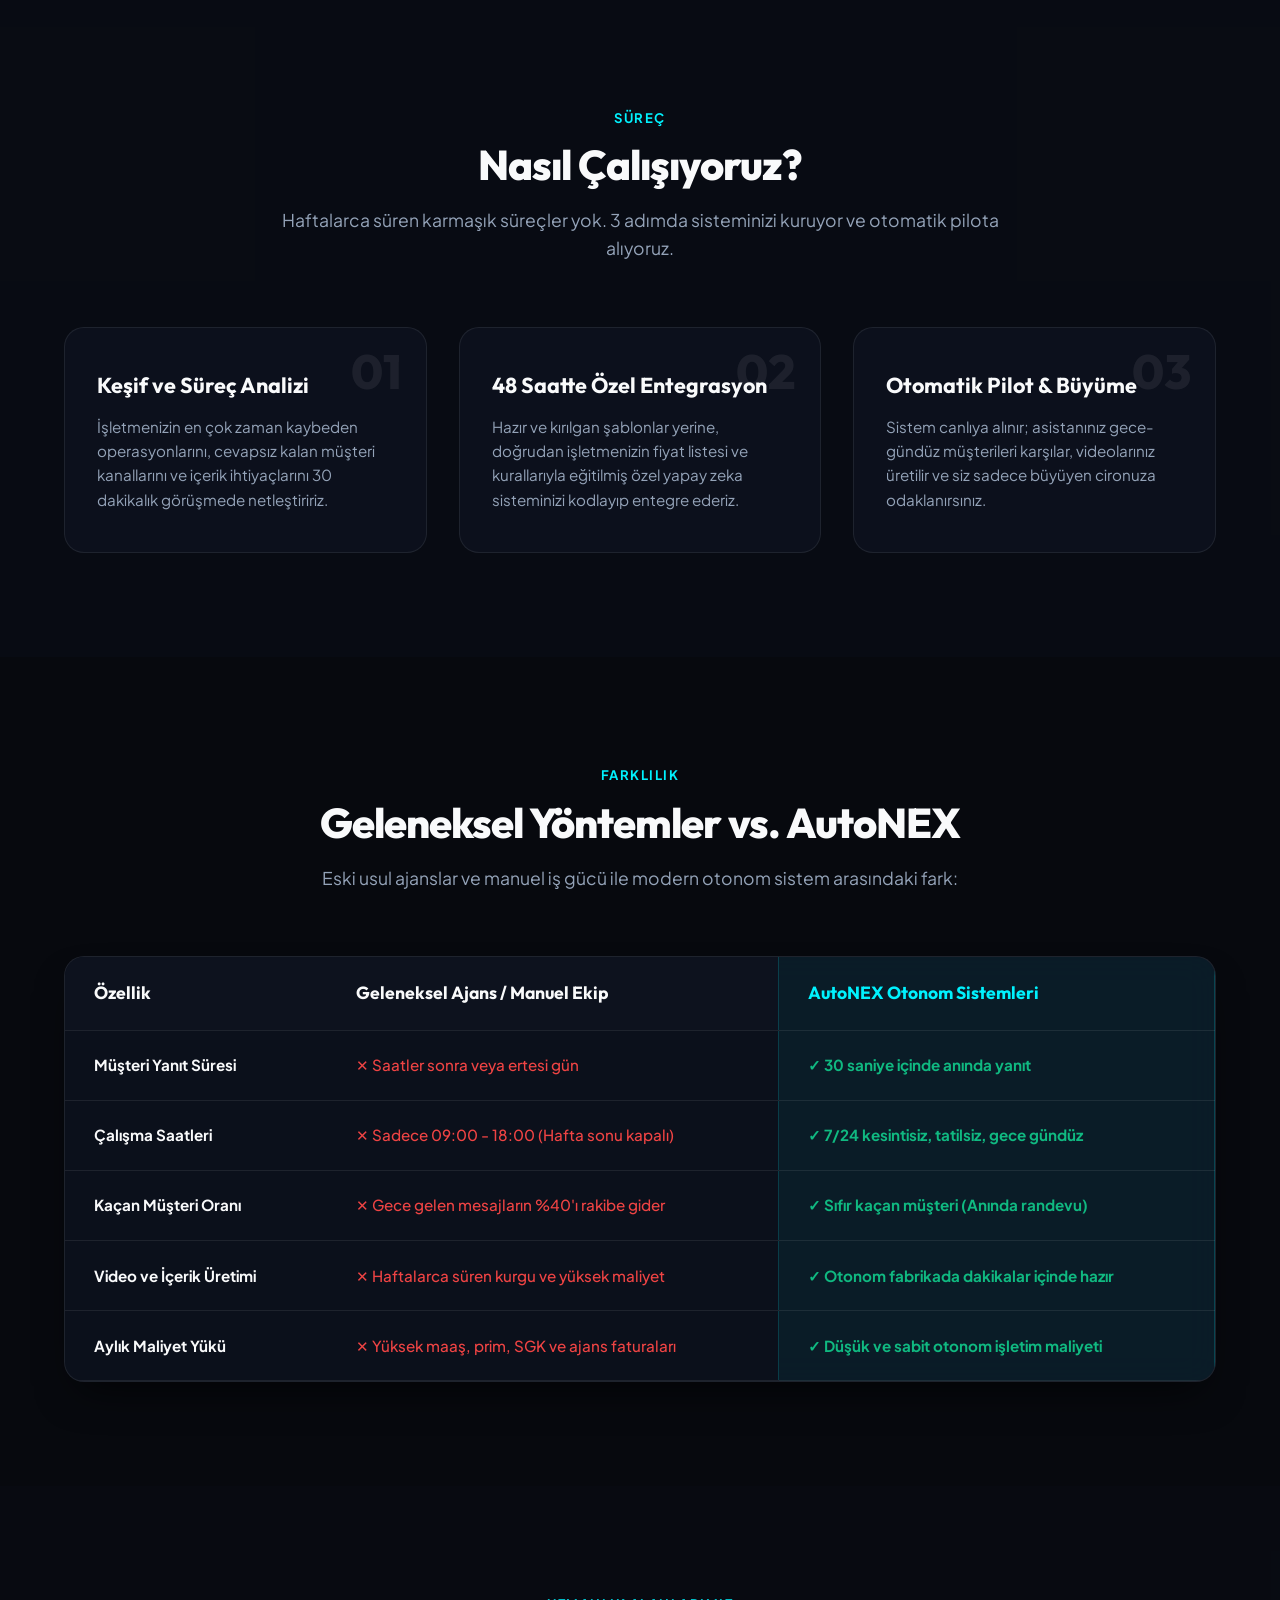
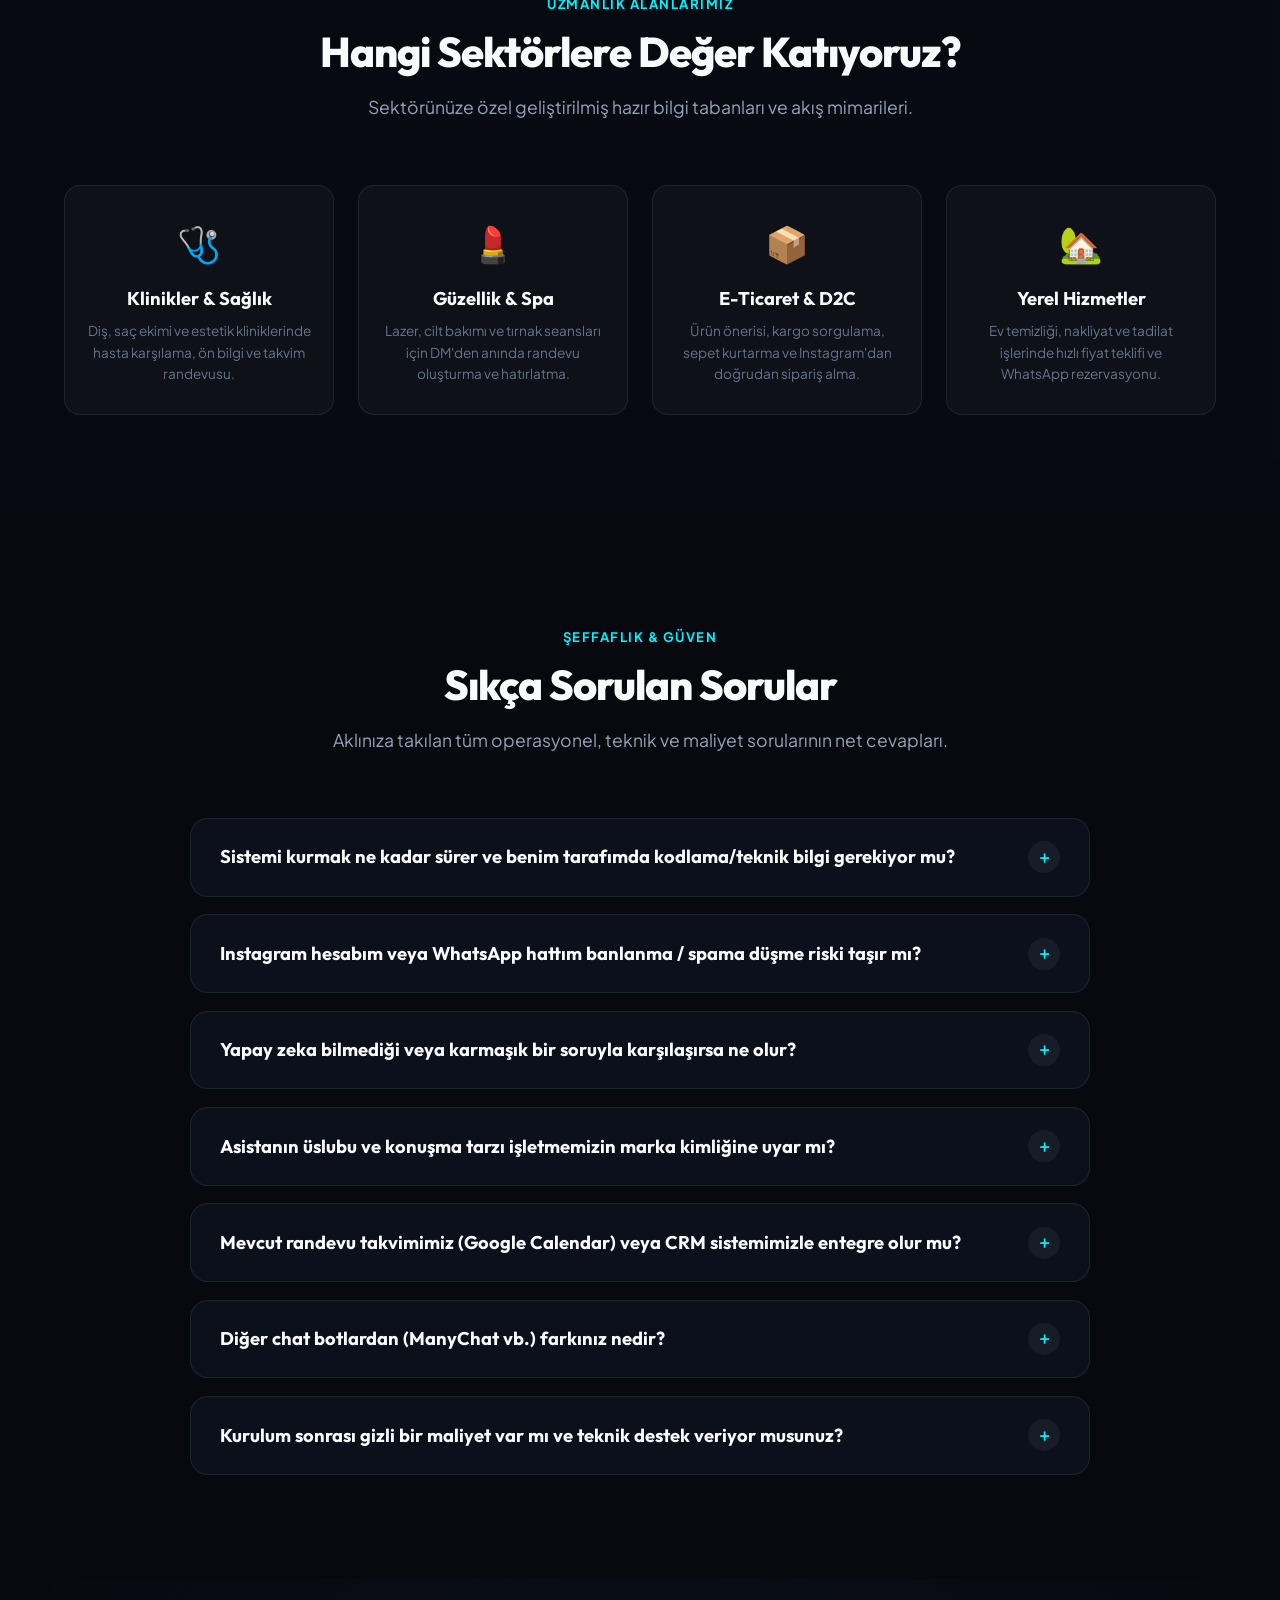
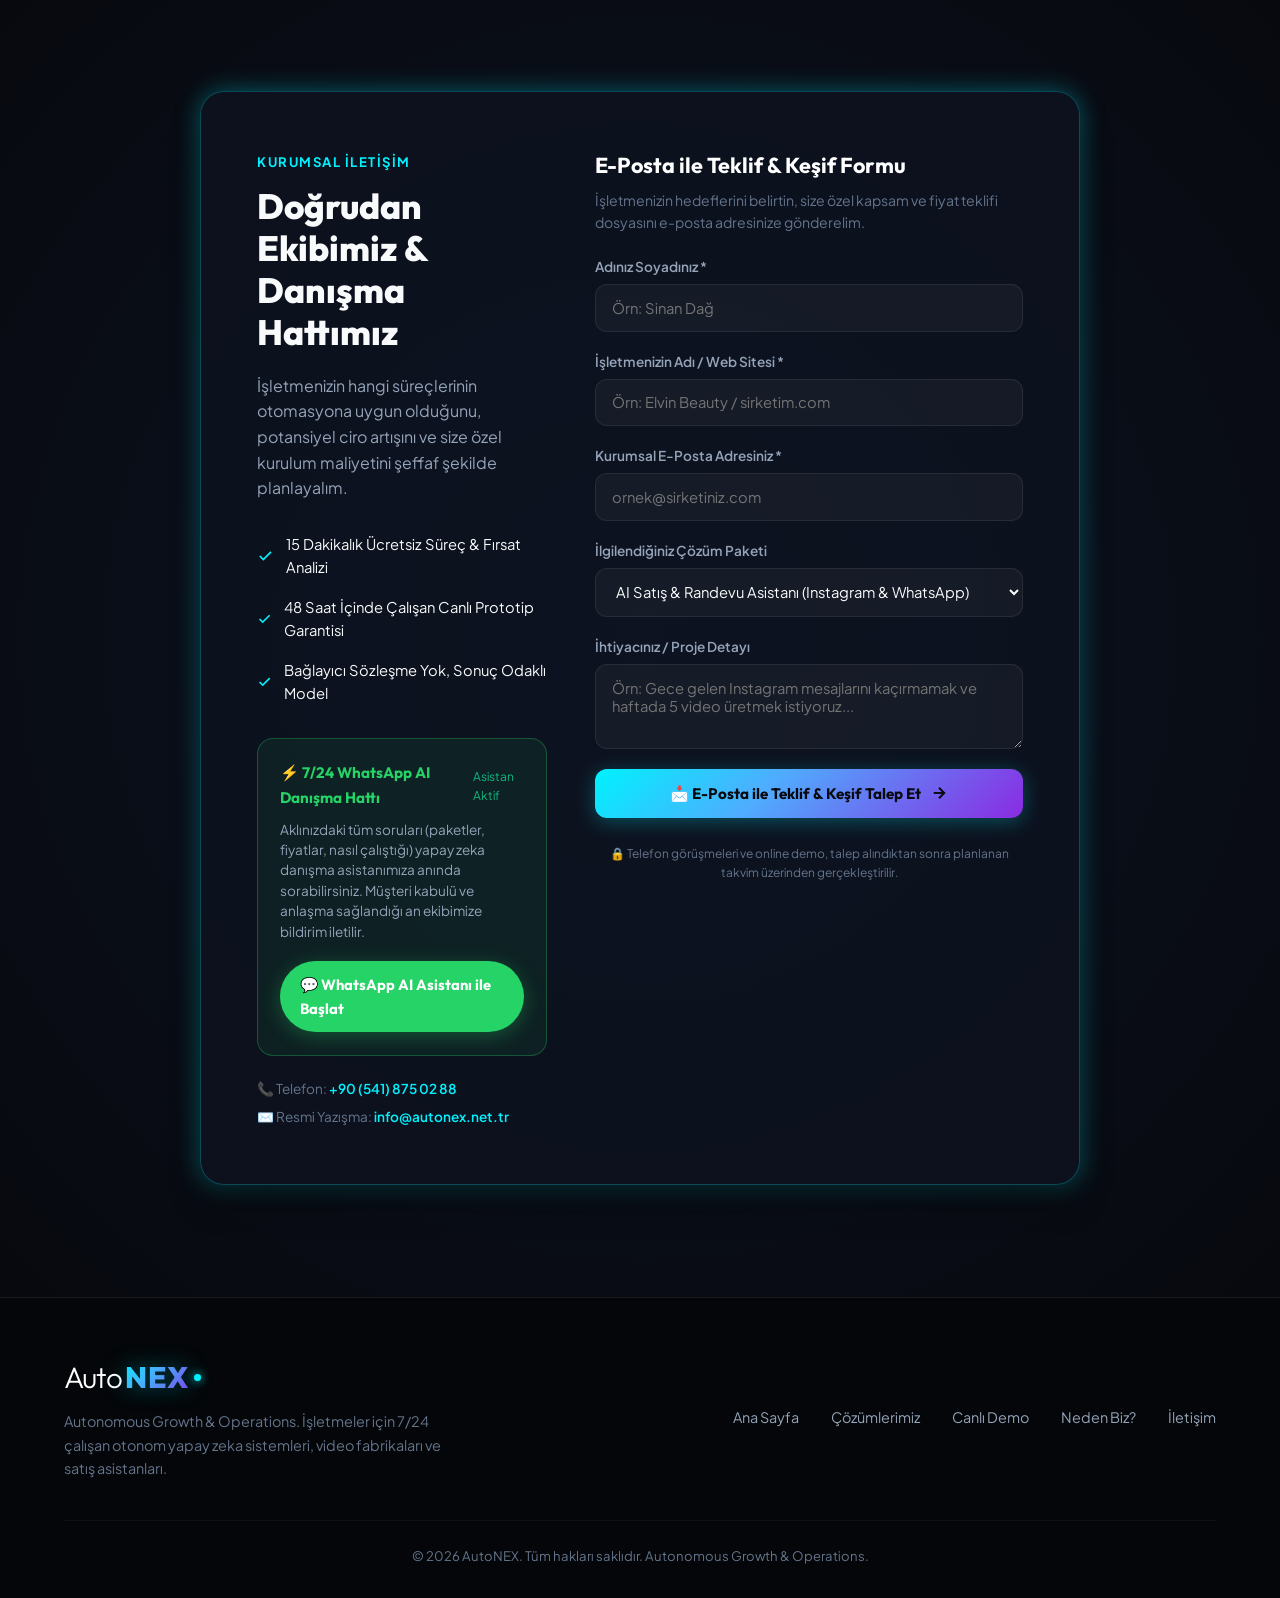
==== commit 9c50969f: "feat(web-ux): transform website with ambient tech visuals, ROI value matrix, interactive service det" ====
--- a/index.html
+++ b/index.html
@@ -60,34 +60,60 @@
   <!-- Hero Section -->
   <section class="hero" id="hero">
     <div class="container">
-      <div class="hero-badge">
+      <a href="#how-it-works" class="hero-badge" style="text-decoration: none;" aria-label="Nasıl Çalışır Bölümüne Git">
         <span class="ping-dot"></span>
-        <span>YENİ NESİL OTONOM İŞLETİM SİSTEMİ</span>
-      </div>
+        <span>⚡ 48 SAATTE KURULUM • META GRAPH API RESMİ ONAYLI</span>
+      </a>
 
       <h1 class="hero-title">
         İşletmenizi Yapay Zeka ile <br>
-        <span class="gradient-text">Otomatik Pilota Bağlayın.</span>
+        <span class="gradient-text">Otomatik Satış & Randevu Makinesine Dönüştürün.</span>
       </h1>
 
       <p class="hero-subtitle">
-        7/24 Instagram ve WhatsApp'ta satış yapan akıllı asistanlar, otonom video üretim fabrikaları ve sıfır müşteri kaybı. Gece 23:00'te gelen müşteriyi sabaha bırakmadan hemen kazanca dönüştürün.
+        Instagram DM ve WhatsApp'ta geceleri gelen mesajları sabaha bırakıp müşteriyi rakibe kaptırmayın. 5. saniyede müşteriyi karşılayan, fiyat veren, takvime randevu işleyen ve sipariş kapatan akıllı asistanlar. Sıfır kodlama, 48 saatte anahtar teslim kurulum.
       </p>
 
       <div class="hero-actions">
-        <a href="iletisim.html" class="btn-primary" id="hero-primary-cta">
-          <span>Sisteminizi Kuralım</span>
+        <a href="#roi-value" class="btn-primary" id="hero-primary-cta">
+          <span>📊 "Bana Ne Katacak?" (Kazanımı Gör)</span>
           <svg width="18" height="18" viewBox="0 0 24 24" fill="none" stroke="currentColor" stroke-width="2.5" stroke-linecap="round" stroke-linejoin="round"><line x1="5" y1="12" x2="19" y2="12"></line><polyline points="12 5 19 12 12 19"></polyline></svg>
         </a>
 
-        <a href="demo.html" class="btn-secondary" id="hero-secondary-cta">
+        <a href="#simulator" class="btn-secondary" id="hero-secondary-cta">
           <svg width="18" height="18" viewBox="0 0 24 24" fill="none" stroke="currentColor" stroke-width="2" stroke-linecap="round" stroke-linejoin="round"><circle cx="12" cy="12" r="10"></circle><polygon points="10 8 16 12 10 16 10 8"></polygon></svg>
           <span>Canlı Asistanı Test Et</span>
         </a>
+
+        <a href="https://wa.me/905418750288?text=Merhaba%20AutoNEX%2C%20i%C5%9Fletmem%20i%C3%A7in%20otomasyon%20kurulumu%20hakk%C4%B1nda%20g%C3%B6r%C3%BC%C5%9Fmek%20istiyorum." target="_blank" class="btn-secondary" style="border-color: rgba(37, 211, 102, 0.4); color: #25d366;">
+          <span style="font-size: 1.1rem;">💬</span>
+          <span>Hızlı WhatsApp Keşfi</span>
+        </a>
+      </div>
+
+      <!-- Quick Explainer Hero Insight Cards (Answers: What, How, Value) -->
+      <div class="hero-insights">
+        <a href="#services" class="insight-card">
+          <span class="insight-tag">01. NE KURUYORUZ?</span>
+          <h3 class="insight-title">7/24 Otonom Satış Departmanı</h3>
+          <p class="insight-text">Instagram DM ve WhatsApp'ta gece 02:00'de bile müşteriyi 5 saniyede karşılayan, fiyat/menü sunan ve randevuyu kapatan Meta onaylı yapay zeka sistemi.</p>
+        </a>
+
+        <a href="#how-it-works" class="insight-card">
+          <span class="insight-tag">02. NASIL KURULUR?</span>
+          <h3 class="insight-title">48 Saatte Sıfır Kodlama</h3>
+          <p class="insight-text">Yazılımcı çalıştırmanıza gerek yok. Şirketinizin SSS ve fiyat listesini bize iletin; 48 saat içinde anahtar teslim entegre edip teslim edelim.</p>
+        </a>
+
+        <a href="#roi-value" class="insight-card">
+          <span class="insight-tag">03. NE KAZANDIRIR?</span>
+          <h3 class="insight-title">%42 Ciro Kurtarımı & Sıfır Maaş</h3>
+          <p class="insight-text">Mesai dışı cevapsız kalıp rakibe giden müşterileri yakalayın; 2 personelin yapacağı mesaj yükünü tek kuruş ekstra maaş olmadan çözün.</p>
+        </a>
       </div>
 
       <!-- Stats Grid -->
-      <div class="hero-stats">
+      <div class="hero-stats" style="margin-top: 3rem;">
         <div class="stat-item">
           <div class="stat-value">&lt; 30 sn</div>
           <div class="stat-label">Ortalama Yanıt Hızı</div>
@@ -214,6 +240,77 @@
     </div>
   </section>
 
+<!-- ROI & Value Proposition Section -->
+  <section class="section" id="roi-value" style="background: rgba(10, 14, 24, 0.45); border-top: 1px solid var(--border-color); border-bottom: 1px solid var(--border-color);">
+    <div class="container">
+      <div class="section-header">
+        <span class="section-tag">SOMUT İŞLETMESEL KAZANIM (ROI)</span>
+        <h2 class="section-title">Peki Bu Sistem İşletmenize Gerçekte Ne Katacak?</h2>
+        <p class="section-desc">Yapay zeka soyut bir teknoloji değildir; doğrudan cironuzu koruyan, personel masrafınızı düşüren ve kaçan satışları kurtaran 7/24 kâr makinesidir.</p>
+      </div>
+
+      <div class="roi-grid">
+        <!-- ROI Card 1 -->
+        <div class="roi-card">
+          <div class="roi-tag">CİRO KURTARIMI</div>
+          <div class="roi-value">+%42</div>
+          <div class="roi-label">Gece & Hafta Sonu Satış Artışı</div>
+          <p class="roi-desc">Müşterilerinizin %63'ü akşam 20:00 ile gece 01:00 arasında yazar. Cevapsız kalan talepler sabaha kalmadan rakiplere giderken, AutoNEX 5. saniyede randevuyu veya satışı kapatır.</p>
+        </div>
+
+        <!-- ROI Card 2 -->
+        <div class="roi-card">
+          <div class="roi-tag">OPERASYONEL TASARRUF</div>
+          <div class="roi-value">35.000+ ₺</div>
+          <div class="roi-label">Aylık Net Personel & Mesai Tasarrufu</div>
+          <p class="roi-desc">7/24 nöbet tutan bir müşteri temsilcisi vardiyası yüksek maaş, SGK ve prim maliyeti yaratır. AutoNEX sıfır prim, sıfır izin ve sıfır hata ile kesintisiz çalışır.</p>
+        </div>
+
+        <!-- ROI Card 3 -->
+        <div class="roi-card">
+          <div class="roi-tag">REKLAM VERİMLİLİĞİ</div>
+          <div class="roi-value">3.8x</div>
+          <div class="roi-label">Reklam Harcaması Getirisi (ROAS)</div>
+          <p class="roi-desc">Meta reklamlarına verdiğiniz bütçenin %35'i geç dönülen DM'ler yüzünden çöpe gider. AutoNEX, reklamdan gelen tıklamayı 10 saniye içinde sıcak görüşmeye ve randevuya dönüştürür.</p>
+        </div>
+
+        <!-- ROI Card 4 -->
+        <div class="roi-card">
+          <div class="roi-tag">SATIŞ KAÇIRMA ORANI</div>
+          <div class="roi-value">0 Kaçan Lead</div>
+          <div class="roi-label">Otomatik Hatırlatma & Sıfır No-Show</div>
+          <p class="roi-desc">Randevu alıp gelmeyen veya sepeti terk eden müşterilere zaman ayarlı akıllı hatırlatmalar gönderilir. "Unuttum" bahanesi kalkar, randevu doluluk oranınız %94'e çıkar.</p>
+        </div>
+      </div>
+
+      <!-- ROI Comparison Box -->
+      <div class="roi-comparison">
+        <div class="comparison-column before">
+          <h4 style="color: #ef4444; font-size: 1.1rem; margin-bottom: 0.8rem; display: flex; align-items: center; gap: 8px;">
+            <span>✕</span> AutoNEX Öncesi İşletmeniz
+          </h4>
+          <ul style="list-style: none; padding: 0; margin: 0; display: flex; flex-direction: column; gap: 0.6rem; font-size: 0.88rem; color: var(--text-secondary);">
+            <li>• Gece ve pazar günleri cevapsız kalan onlarca Instagram DM'i ve WhatsApp mesajı.</li>
+            <li>• "Fiyat nedir?" diye soran potansiyel müşterilerin saatler sonra bakıp rakibe gitmesi.</li>
+            <li>• Randevu alıp haber vermeden gelmeyen (no-show) hastalar ve boş kalan salon koltukları.</li>
+            <li>• Ay sonunda yüksek personel maaşları, mesailer ve yorulan, hata yapan ekipler.</li>
+          </ul>
+        </div>
+        <div class="comparison-column after">
+          <h4 style="color: #10b981; font-size: 1.1rem; margin-bottom: 0.8rem; display: flex; align-items: center; gap: 8px;">
+            <span>✓</span> AutoNEX ile Otomatik Pilot
+          </h4>
+          <ul style="list-style: none; padding: 0; margin: 0; display: flex; flex-direction: column; gap: 0.6rem; font-size: 0.88rem; color: var(--text-secondary);">
+            <li>• Gece 02:30'da bile 5 saniyede nazikçe yanıtlanan mesajlar ve anında kapatılan satışlar.</li>
+            <li>• Hizmet türüne ve bütçeye göre dinamik fiyat teklifi ve doğrudan Google Calendar randevusu.</li>
+            <li>• Seans öncesi otomatik teyit bildirimleri ile %94'e yükselen fiili katılım oranı.</li>
+            <li>• 48 saatte sıfır kodlama ile anahtar teslim kurulum ve tek merkezden tam kontrol.</li>
+          </ul>
+        </div>
+      </div>
+    </div>
+  </section>
+
   <!-- Core Services & Solutions -->
   <section class="section" id="services">
     <div class="container">
@@ -251,7 +348,36 @@
               </li>
             </ul>
           </div>
-          <a href="#contact" class="btn-secondary" style="width: 100%; text-align: center;">Detaylı Bilgi Al</a>
+          <button type="button" class="btn-detail-toggle" data-target="detail-module-1">
+            <span>Sistemin İşleyişini & Detayını Gör ▾</span>
+          </button>
+
+          <!-- Module 1 Expandable Detail Panel -->
+          <div class="card-detail-panel" id="detail-module-1">
+            <div class="panel-section">
+              <div class="panel-title">🎯 Ne Kuruyoruz?</div>
+              <p class="panel-text">İşletmenizin Instagram DM, Gönderi Yorumları ve WhatsApp Business hatlarına bağlanan; fiyat listeniz, hizmet detaylarınız ve randevu takviminizle özel eğitilmiş 7/24 otonom satış beyni kuruyoruz.</p>
+            </div>
+
+            <div class="panel-section">
+              <div class="panel-title">⚙️ Sistem Nasıl Çalışır?</div>
+              <ul class="panel-list">
+                <li><strong>1. Tetiklenme:</strong> Müşteri DM atar veya gönderiye "fiyat nedir?" yazar. Asistan 5 saniyede devreye girer.</li>
+                <li><strong>2. İhtiyaç Analizi:</strong> Hizmet türünü, bütçeyi ve zaman tercihini öğrenir; tam nokta atışı fiyat sunar.</li>
+                <li><strong>3. Takvim Entegrasyonu:</strong> Google Calendar / CRM sisteminize bağlanarak boş saatleri sunar ve randevuyu onaylar.</li>
+                <li><strong>4. Ekibe Bildirim:</strong> Özel talep veya kritik durumda işletme sahibinin telefonuna Telegram/WhatsApp bildirimi iletir.</li>
+              </ul>
+            </div>
+
+            <div class="panel-section">
+              <div class="panel-title">📦 Neler Teslim Edilir?</div>
+              <p class="panel-text">48 saatte anahtar teslim kurulum, Meta Graph API resmi onay süreci, takvim entegrasyonu, yönetim arayüzü ve 30 gün ücretsiz teknik optimizasyon.</p>
+            </div>
+
+            <a href="https://wa.me/905418750288?text=Merhaba%20AutoNEX%2C%20AI%20Sat%C4%B1%C5%9F%20ve%20Randevu%20Asistan%C4%B1%20kurulumu%20i%C3%A7in%20bilgi%20almak%20istiyorum." target="_blank" class="direct-wa-btn" style="width: 100%; justify-content: center; margin-top: 0.8rem; font-size: 0.88rem; padding: 0.7rem 1rem;">
+              <span>💬 Bu Modülü WhatsApp'ta Görüş</span>
+            </a>
+          </div>
         </div>
 
         <!-- Service 2 -->
@@ -281,7 +407,36 @@
               </li>
             </ul>
           </div>
-          <a href="#contact" class="btn-secondary" style="width: 100%; text-align: center;">Detaylı Bilgi Al</a>
+          <button type="button" class="btn-detail-toggle" data-target="detail-module-2">
+            <span>Sistemin İşleyişini & Detayını Gör ▾</span>
+          </button>
+
+          <!-- Module 2 Expandable Detail Panel -->
+          <div class="card-detail-panel" id="detail-module-2">
+            <div class="panel-section">
+              <div class="panel-title">🎯 Ne Kuruyoruz?</div>
+              <p class="panel-text">Kurgucularla veya yüksek ajans masraflarıyla uğraşmadan, markanız için her hafta viral formatta 5-15 adet dikey video (Reels, TikTok, Shorts) üreten otomatik yapay zeka montaj hattı.</p>
+            </div>
+
+            <div class="panel-section">
+              <div class="panel-title">⚙️ Sistem Nasıl Çalışır?</div>
+              <ul class="panel-list">
+                <li><strong>1. Trend Taraması:</strong> Sektörünüzde en çok izlenen güncel kancalar (hooks) ve trend konular yapay zeka ile taranır.</li>
+                <li><strong>2. Senaryo & Seslendirme:</strong> Metin senaryosu oluşturulur; insan kulağından ayırt edilemeyen AI ses motoruyla seslendirilir.</li>
+                <li><strong>3. Otomatik Montaj & Altyazı:</strong> B-roll görüntüler, animasyonlar ve dinamik kelime vurgulu altyazılar birleştirilir.</li>
+                <li><strong>4. Çoklu Kanal Yayınlama:</strong> Hazır videolar onayınıza sunulur veya doğrudan sosyal hesaplarınıza zamanlanır.</li>
+              </ul>
+            </div>
+
+            <div class="panel-section">
+              <div class="panel-title">📦 Neler Teslim Edilir?</div>
+              <p class="panel-text">Aylık 20-30 adet montajlanmış dikey video kapasitesi, özel marka seslendirme şablonu, yüksek tıklamalı kapak (thumbnail) üretim motoru ve doğrudan bulut klasör teslimi.</p>
+            </div>
+
+            <a href="https://wa.me/905418750288?text=Merhaba%20AutoNEX%2C%20Otonom%20Video%20ve%20%C4%B0%C3%A7erik%20Fabrikas%C4%B1%20hakk%C4%B1nda%20bilgi%20almak%20istiyorum." target="_blank" class="direct-wa-btn" style="width: 100%; justify-content: center; margin-top: 0.8rem; font-size: 0.88rem; padding: 0.7rem 1rem;">
+              <span>💬 Video Paketi İçin WhatsApp'tan Yaz</span>
+            </a>
+          </div>
         </div>
 
         <!-- Service 3 -->
@@ -311,7 +466,36 @@
               </li>
             </ul>
           </div>
-          <a href="#contact" class="btn-secondary" style="width: 100%; text-align: center;">Detaylı Bilgi Al</a>
+          <button type="button" class="btn-detail-toggle" data-target="detail-module-3">
+            <span>Sistemin İşleyişini & Detayını Gör ▾</span>
+          </button>
+
+          <!-- Module 3 Expandable Detail Panel -->
+          <div class="card-detail-panel" id="detail-module-3">
+            <div class="panel-section">
+              <div class="panel-title">🎯 Ne Kuruyoruz?</div>
+              <p class="panel-text">Reklamdan gelen sıcak trafiği karşılayan, formu dolduran müşteriyi anında ekibin telefonuna düşüren ve fatura/teklif süreçlerini otomatize eden sıfır kayıplı satış boru hattı.</p>
+            </div>
+
+            <div class="panel-section">
+              <div class="panel-title">⚙️ Sistem Nasıl Çalışır?</div>
+              <ul class="panel-list">
+                <li><strong>1. Yüksek Dönüşümlü Sayfa:</strong> Reklam tıklaması sonrası müşteri ultra-hızlı, mobil uyumlu landing page'e ulaşır.</li>
+                <li><strong>2. Akıllı Lead Süzme:</strong> İsim, telefon ve bütçe bilgileri anında doğrulanır; sahte/eksik başvurular elenir.</li>
+                <li><strong>3. 3 Saniyede Ekibe Bildirim:</strong> Ciddi alıcı lead, saniyeler içinde satış ekibinizin Telegram/WhatsApp grubuna düşer.</li>
+                <li><strong>4. Otomatik Teklif & Takip:</strong> Müşteriye anında PDF teklif, katalog veya randevu linki otomatik iletilir.</li>
+              </ul>
+            </div>
+
+            <div class="panel-section">
+              <div class="panel-title">📦 Neler Teslim Edilir?</div>
+              <p class="panel-text">Özel dönüşüm odaklı web sayfası mimarisi, webhook ve API köprüleri, Telegram/WhatsApp anlık bildirim botu ve uçtan uca veri senkronizasyonu.</p>
+            </div>
+
+            <a href="https://wa.me/905418750288?text=Merhaba%20AutoNEX%2C%20U%C3%A7tan%20Uca%20B%C3%BCy%C3%BCme%20ve%20Operasyon%20sistemi%20i%C3%A7in%20bilgi%20almak%20istiyorum." target="_blank" class="direct-wa-btn" style="width: 100%; justify-content: center; margin-top: 0.8rem; font-size: 0.88rem; padding: 0.7rem 1rem;">
+              <span>💬 Uçtan Uca Kurulum İçin Görüş</span>
+            </a>
+          </div>
         </div>
       </div>
     </div>
@@ -435,6 +619,97 @@
     </div>
   </section>
 
+
+  <!-- Sıkça Sorulan Sorular (FAQ) Section -->
+  <section class="faq-section" id="faq">
+    <div class="container">
+      <div class="section-header">
+        <span class="section-tag">ŞEFFAFLIK & GÜVEN</span>
+        <h2 class="section-title">Sıkça Sorulan Sorular</h2>
+        <p class="section-desc">Aklınıza takılan tüm operasyonel, teknik ve maliyet sorularının net cevapları.</p>
+      </div>
+
+      <div class="faq-accordion">
+        <!-- FAQ 1 -->
+        <div class="faq-item">
+          <div class="faq-question">
+            <span>Sistemi kurmak ne kadar sürer ve benim tarafımda kodlama/teknik bilgi gerekiyor mu?</span>
+            <span class="faq-icon">+</span>
+          </div>
+          <div class="faq-answer">
+            <p>Kesinlikle hayır. Tarafınızda sıfır kodlama ve sıfır teknik bilgi gerekir. Süreç analizi ve fiyat listenizi aldıktan sonra tüm API bağlantılarını, yapay zeka eğitimini ve takvim entegrasyonunu 48 saat içinde anahtar teslim olarak tamamlayıp size çalışan sistemi teslim ediyoruz.</p>
+          </div>
+        </div>
+
+        <!-- FAQ 2 -->
+        <div class="faq-item">
+          <div class="faq-question">
+            <span>Instagram hesabım veya WhatsApp hattım banlanma / spama düşme riski taşır mı?</span>
+            <span class="faq-icon">+</span>
+          </div>
+          <div class="faq-answer">
+            <p>Hayır. AutoNEX, üçüncü taraf kaçak botlar veya hesap şifresi isteyen güvensiz yazılımlar kullanmaz. Doğrudan Meta'nın resmi onaylı "Meta Graph API" ve resmi "WhatsApp Business Cloud API" altyapısıyla çalışır. Bu sayede işletme hesabınız %100 resmi standartlarda ve tamamen güvende kalır.</p>
+          </div>
+        </div>
+
+        <!-- FAQ 3 -->
+        <div class="faq-item">
+          <div class="faq-question">
+            <span>Yapay zeka bilmediği veya karmaşık bir soruyla karşılaşırsa ne olur?</span>
+            <span class="faq-icon">+</span>
+          </div>
+          <div class="faq-answer">
+            <p>AutoNEX asla ezbere uydurma cevaplar vermez (halüsinasyon korumalıdır). Sadece firmanızın yetki verdiği bilgi tabanı sınırları içinde konuşur. Bilmediği özel bir soru geldiğinde: <em>"Bu konuda sizi hemen uzman yetkilimize aktarıyorum"</em> diyerek müşteriyi nazikçe karşılar ve anında işletme sahibinin telefonuna bildirim gönderir.</p>
+          </div>
+        </div>
+
+        <!-- FAQ 4 -->
+        <div class="faq-item">
+          <div class="faq-question">
+            <span>Asistanın üslubu ve konuşma tarzı işletmemizin marka kimliğine uyar mı?</span>
+            <span class="faq-icon">+</span>
+          </div>
+          <div class="faq-answer">
+            <p>Tamamen uyarlanır. İster lüks bir estetik kliniğine yakışan resmi ve nezaketli kurumsal dil, ister samimi bir kafe/restoran dili, ister genç kitleye hitap eden dinamik ve emojili üslup... Asistanın konuşma tonu firmanızın marka diline birebir kalibre edilir.</p>
+          </div>
+        </div>
+
+        <!-- FAQ 5 -->
+        <div class="faq-item">
+          <div class="faq-question">
+            <span>Mevcut randevu takvimimiz (Google Calendar) veya CRM sistemimizle entegre olur mu?</span>
+            <span class="faq-icon">+</span>
+          </div>
+          <div class="faq-answer">
+            <p>Evet. Google Calendar, Outlook, Notion, Airtable, HubSpot veya özel CRM tablolarınızla anlık çift yönlü senkronize çalışır. Takviminizde dolu olan saatler müşteriye asla teklif edilmez; onaylanan randevu ise saniyesinde takviminize işlenir.</p>
+          </div>
+        </div>
+
+        <!-- FAQ 6 -->
+        <div class="faq-item">
+          <div class="faq-question">
+            <span>Diğer chat botlardan (ManyChat vb.) farkınız nedir?</span>
+            <span class="faq-icon">+</span>
+          </div>
+          <div class="faq-answer">
+            <p>Klasik botlar müşteriyi "1'e bas, 2'ye bas" gibi sıkıcı buton labirentlerine hapseder ve robotik hissettirir. AutoNEX ise gelişmiş Doğal Dil İşleme (LLM + RAG) kullanır; müşterinin cümlelerini gerçek bir uzman satış danışmanı gibi anlar, fiyat itirazlarını yönetir ve satışa yönlendirir.</p>
+          </div>
+        </div>
+
+        <!-- FAQ 7 -->
+        <div class="faq-item">
+          <div class="faq-question">
+            <span>Kurulum sonrası gizli bir maliyet var mı ve teknik destek veriyor musunuz?</span>
+            <span class="faq-icon">+</span>
+          </div>
+          <div class="faq-answer">
+            <p>Hiçbir sürpriz veya gizli maliyet yoktur. Kurulum öncesinde tüm paket ve operasyonel maliyetler şeffaf olarak belirtilir. Kurulum sonrasında da ilk 30 gün boyunca sistem izleme, ince ayar ve teknik optimizasyon ücretsiz olarak sağlanır.</p>
+          </div>
+        </div>
+      </div>
+    </div>
+  </section>
+
   <!-- Contact & Discovery Section -->
   <section class="contact-section" id="contact">
     <div class="container">
--- a/style.css
+++ b/style.css
@@ -116,12 +116,12 @@
 }
 
 .header.scrolled {
-  background: rgba(7, 9, 14, 0.82);
-  backdrop-filter: blur(16px);
-  -webkit-backdrop-filter: blur(16px);
+  background: rgba(7, 9, 14, 0.96);
+  backdrop-filter: blur(20px);
+  -webkit-backdrop-filter: blur(20px);
   border-bottom: 1px solid var(--border-subtle);
   padding: 0.85rem 0;
-  box-shadow: 0 10px 30px rgba(0, 0, 0, 0.5);
+  box-shadow: 0 10px 30px rgba(0, 0, 0, 0.6);
 }
 
 .nav-wrapper {
@@ -1466,3 +1466,358 @@
   }
 }
 
+/* ==========================================================================
+   Ambient Tech Grid Background
+   ========================================================================== */
+body::before {
+  content: '';
+  position: fixed;
+  top: 0;
+  left: 0;
+  width: 100%;
+  height: 100%;
+  background-image: 
+    radial-gradient(circle at 50% 10%, rgba(0, 242, 254, 0.05) 0%, transparent 60%),
+    linear-gradient(rgba(255, 255, 255, 0.02) 1px, transparent 1px),
+    linear-gradient(90deg, rgba(255, 255, 255, 0.02) 1px, transparent 1px);
+  background-size: 100% 100%, 48px 48px, 48px 48px;
+  pointer-events: none;
+  z-index: -1;
+}
+
+/* ==========================================================================
+   Hero Quick Insight Cards
+   ========================================================================== */
+.hero-insights {
+  display: grid;
+  grid-template-columns: repeat(3, 1fr);
+  gap: 1.25rem;
+  max-width: 1050px;
+  margin: 2.8rem auto 0;
+  text-align: left;
+}
+
+.insight-card {
+  background: rgba(14, 19, 32, 0.78);
+  border: 1px solid rgba(255, 255, 255, 0.09);
+  border-radius: 18px;
+  padding: 1.4rem 1.5rem;
+  backdrop-filter: blur(16px);
+  -webkit-backdrop-filter: blur(16px);
+  transition: var(--transition-smooth);
+  position: relative;
+  overflow: hidden;
+  text-decoration: none;
+  display: block;
+}
+
+.insight-card:hover {
+  transform: translateY(-4px);
+  border-color: rgba(0, 242, 254, 0.35);
+  box-shadow: 0 12px 30px rgba(0, 0, 0, 0.5), 0 0 25px rgba(0, 242, 254, 0.12);
+  background: rgba(20, 28, 48, 0.85);
+}
+
+.insight-tag {
+  display: inline-flex;
+  align-items: center;
+  gap: 6px;
+  font-size: 0.78rem;
+  font-weight: 700;
+  color: var(--neon-cyan);
+  text-transform: uppercase;
+  letter-spacing: 0.5px;
+  margin-bottom: 0.45rem;
+}
+
+.insight-title {
+  font-family: var(--font-heading);
+  font-size: 1.12rem;
+  font-weight: 700;
+  color: #ffffff;
+  margin-bottom: 0.4rem;
+}
+
+.insight-text {
+  font-size: 0.86rem;
+  color: var(--text-secondary);
+  line-height: 1.5;
+}
+
+/* ==========================================================================
+   ROI & Business Value Matrix
+   ========================================================================== */
+.roi-grid {
+  display: grid;
+  grid-template-columns: repeat(2, 1fr);
+  gap: 2rem;
+  max-width: 1100px;
+  margin: 0 auto;
+}
+
+.roi-card {
+  background: var(--bg-card);
+  border: 1px solid var(--border-subtle);
+  border-radius: 22px;
+  padding: 2.2rem 2rem;
+  backdrop-filter: blur(20px);
+  -webkit-backdrop-filter: blur(20px);
+  transition: var(--transition-smooth);
+  position: relative;
+  overflow: hidden;
+  display: flex;
+  flex-direction: column;
+  justify-content: space-between;
+}
+
+.roi-card:hover {
+  border-color: rgba(0, 242, 254, 0.35);
+  transform: translateY(-5px);
+  box-shadow: var(--card-shadow), 0 12px 35px rgba(0, 242, 254, 0.12);
+}
+
+.roi-card-header {
+  display: flex;
+  align-items: flex-start;
+  gap: 1.2rem;
+  margin-bottom: 1.2rem;
+}
+
+.roi-icon {
+  width: 54px;
+  height: 54px;
+  border-radius: 16px;
+  background: rgba(0, 242, 254, 0.1);
+  border: 1px solid rgba(0, 242, 254, 0.28);
+  display: flex;
+  align-items: center;
+  justify-content: center;
+  font-size: 1.7rem;
+  flex-shrink: 0;
+  box-shadow: 0 0 20px rgba(0, 242, 254, 0.15);
+}
+
+.roi-badge {
+  font-size: 0.78rem;
+  font-weight: 700;
+  color: #10b981;
+  background: rgba(16, 185, 129, 0.12);
+  border: 1px solid rgba(16, 185, 129, 0.3);
+  padding: 0.25rem 0.75rem;
+  border-radius: 20px;
+  display: inline-block;
+  margin-bottom: 0.4rem;
+}
+
+.roi-title {
+  font-family: var(--font-heading);
+  font-size: 1.35rem;
+  font-weight: 700;
+  color: #ffffff;
+  line-height: 1.3;
+}
+
+.roi-desc {
+  font-size: 0.95rem;
+  color: var(--text-secondary);
+  line-height: 1.6;
+  margin-bottom: 1.2rem;
+}
+
+.roi-comparison {
+  padding-top: 1.2rem;
+  border-top: 1px solid rgba(255, 255, 255, 0.07);
+  display: flex;
+  flex-direction: column;
+  gap: 0.8rem;
+}
+
+.roi-row {
+  display: flex;
+  align-items: flex-start;
+  gap: 0.75rem;
+  font-size: 0.9rem;
+  line-height: 1.5;
+}
+
+.roi-row.bad {
+  color: #f87171;
+}
+
+.roi-row.good {
+  color: #34d399;
+  font-weight: 600;
+}
+
+/* ==========================================================================
+   Service Card Expanding Detail Panels
+   ========================================================================== */
+.btn-detail-toggle {
+  width: 100%;
+  background: rgba(0, 242, 254, 0.06);
+  border: 1px solid rgba(0, 242, 254, 0.25);
+  color: var(--neon-cyan);
+  font-family: var(--font-heading);
+  font-size: 0.92rem;
+  font-weight: 600;
+  padding: 0.8rem 1.2rem;
+  border-radius: 12px;
+  cursor: pointer;
+  transition: var(--transition-smooth);
+  display: flex;
+  align-items: center;
+  justify-content: center;
+  gap: 0.5rem;
+  margin-top: 1.2rem;
+}
+
+.btn-detail-toggle:hover {
+  background: rgba(0, 242, 254, 0.16);
+  border-color: var(--neon-cyan);
+  transform: translateY(-2px);
+  box-shadow: 0 4px 15px rgba(0, 242, 254, 0.2);
+}
+
+.card-detail-panel {
+  max-height: 0;
+  overflow: hidden;
+  transition: max-height 0.45s cubic-bezier(0.16, 1, 0.3, 1), opacity 0.35s ease, margin 0.35s ease;
+  opacity: 0;
+  background: rgba(7, 10, 18, 0.95);
+  border-radius: 14px;
+  border: 1px solid transparent;
+  margin-top: 0;
+}
+
+.card-detail-panel.open {
+  max-height: 550px;
+  opacity: 1;
+  border-color: rgba(0, 242, 254, 0.25);
+  margin-top: 1.2rem;
+  padding: 1.4rem;
+  box-shadow: inset 0 0 20px rgba(0, 0, 0, 0.5);
+}
+
+.detail-section {
+  margin-bottom: 0.95rem;
+}
+
+.detail-section:last-child {
+  margin-bottom: 0;
+}
+
+.detail-subtitle {
+  font-size: 0.82rem;
+  font-weight: 700;
+  color: var(--neon-cyan);
+  text-transform: uppercase;
+  letter-spacing: 0.5px;
+  margin-bottom: 0.3rem;
+  display: flex;
+  align-items: center;
+  gap: 6px;
+}
+
+.detail-text {
+  font-size: 0.88rem;
+  color: var(--text-secondary);
+  line-height: 1.55;
+}
+
+/* ==========================================================================
+   FAQ Accordion Section
+   ========================================================================== */
+.faq-section {
+  padding: 6.5rem 0;
+  position: relative;
+}
+
+.faq-accordion {
+  max-width: 900px;
+  margin: 0 auto;
+  display: flex;
+  flex-direction: column;
+  gap: 1.1rem;
+}
+
+.faq-item {
+  background: var(--bg-card);
+  border: 1px solid var(--border-subtle);
+  border-radius: 18px;
+  overflow: hidden;
+  transition: var(--transition-smooth);
+}
+
+.faq-item:hover {
+  border-color: rgba(255, 255, 255, 0.16);
+}
+
+.faq-item.open {
+  border-color: rgba(0, 242, 254, 0.38);
+  background: rgba(14, 21, 38, 0.9);
+  box-shadow: 0 10px 30px rgba(0, 0, 0, 0.4), 0 0 25px rgba(0, 242, 254, 0.12);
+}
+
+.faq-question {
+  padding: 1.4rem 1.8rem;
+  display: flex;
+  align-items: center;
+  justify-content: space-between;
+  cursor: pointer;
+  user-select: none;
+  font-family: var(--font-heading);
+  font-size: 1.15rem;
+  font-weight: 700;
+  color: var(--text-main);
+  transition: var(--transition-smooth);
+  gap: 1rem;
+}
+
+.faq-question:hover {
+  color: var(--neon-cyan);
+}
+
+.faq-item.open .faq-question {
+  color: var(--neon-cyan);
+}
+
+.faq-icon {
+  width: 32px;
+  height: 32px;
+  border-radius: 50%;
+  background: rgba(255, 255, 255, 0.05);
+  display: flex;
+  align-items: center;
+  justify-content: center;
+  font-size: 1.3rem;
+  font-weight: 400;
+  transition: transform 0.3s cubic-bezier(0.16, 1, 0.3, 1), background 0.3s ease;
+  flex-shrink: 0;
+}
+
+.faq-item.open .faq-icon {
+  transform: rotate(45deg);
+  background: rgba(0, 242, 254, 0.18);
+  color: var(--neon-cyan);
+}
+
+.faq-answer {
+  max-height: 0;
+  overflow: hidden;
+  transition: max-height 0.4s cubic-bezier(0.16, 1, 0.3, 1), padding 0.3s ease;
+  padding: 0 1.8rem;
+  font-size: 0.95rem;
+  color: var(--text-secondary);
+  line-height: 1.7;
+}
+
+.faq-item.open .faq-answer {
+  max-height: 400px;
+  padding: 0 1.8rem 1.6rem;
+}
+
+@media (max-width: 900px) {
+  .hero-insights { grid-template-columns: 1fr; }
+  .roi-grid { grid-template-columns: 1fr; }
+}
+
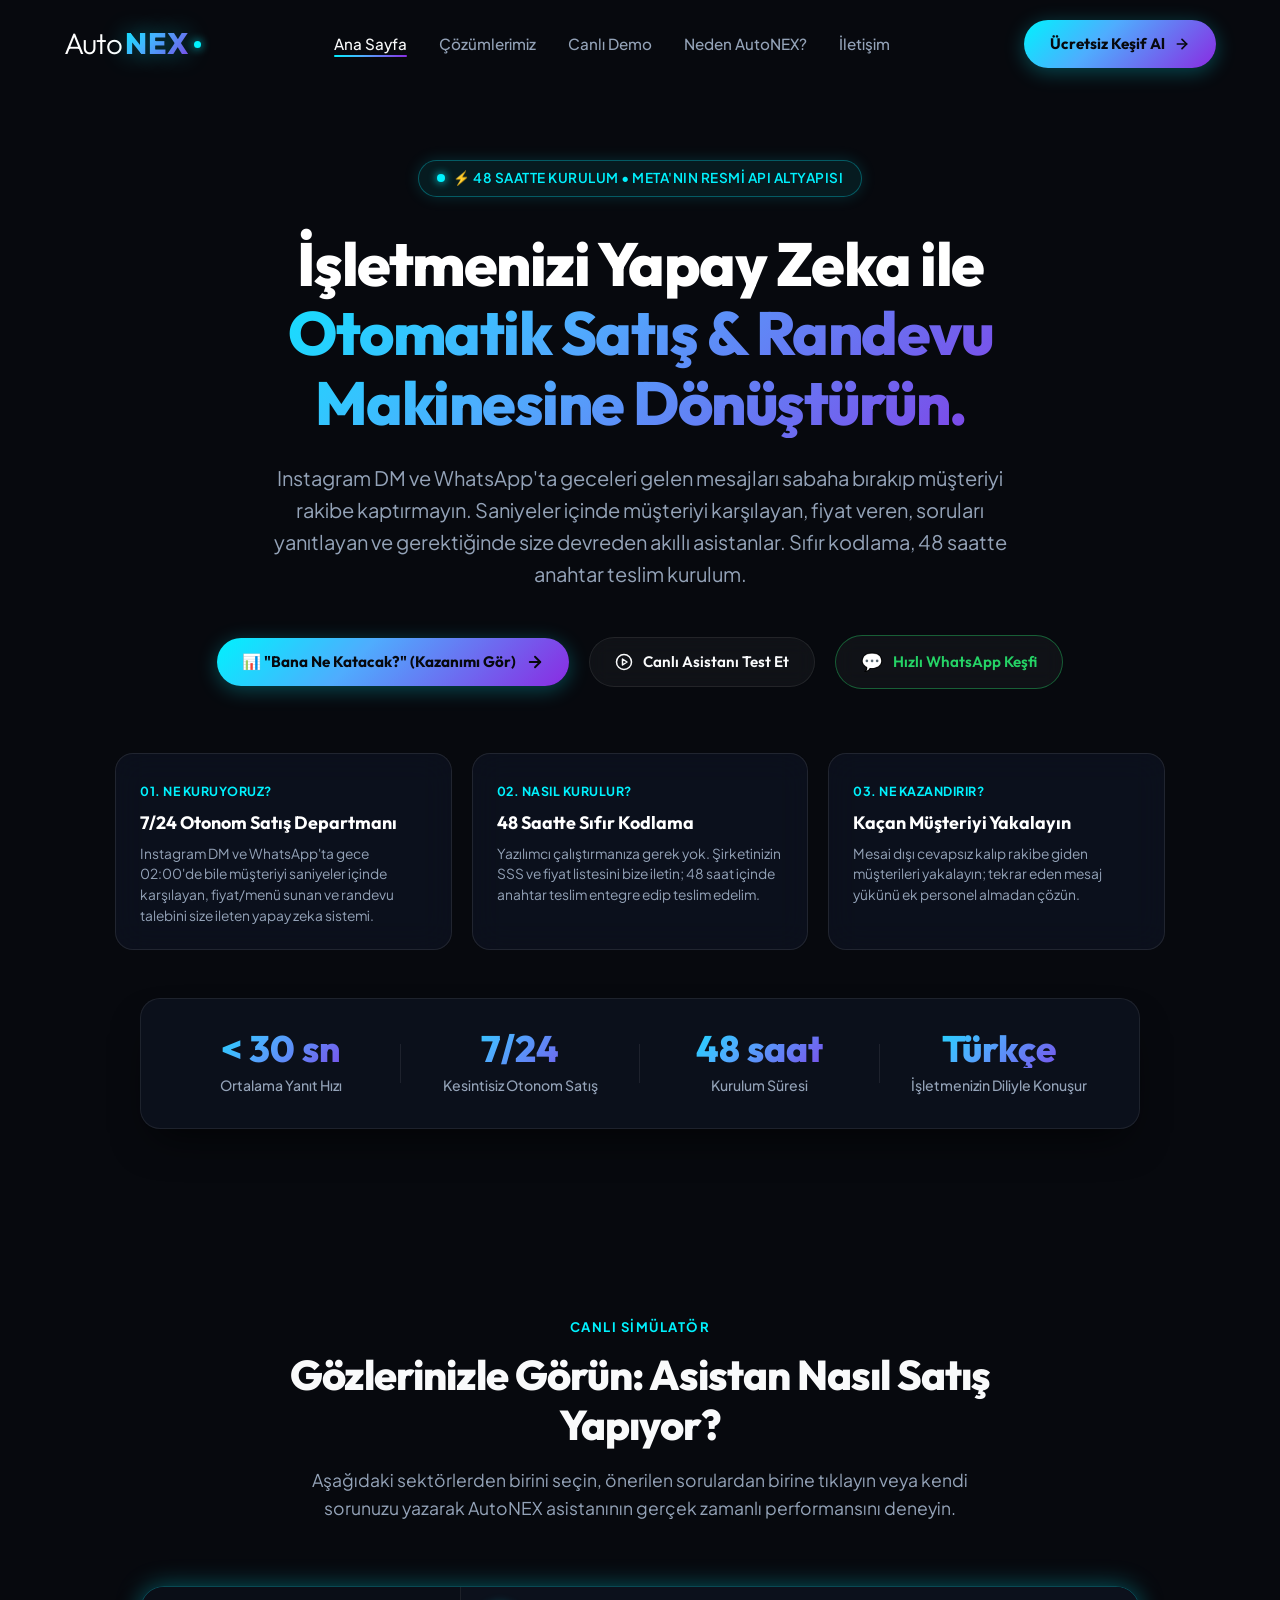
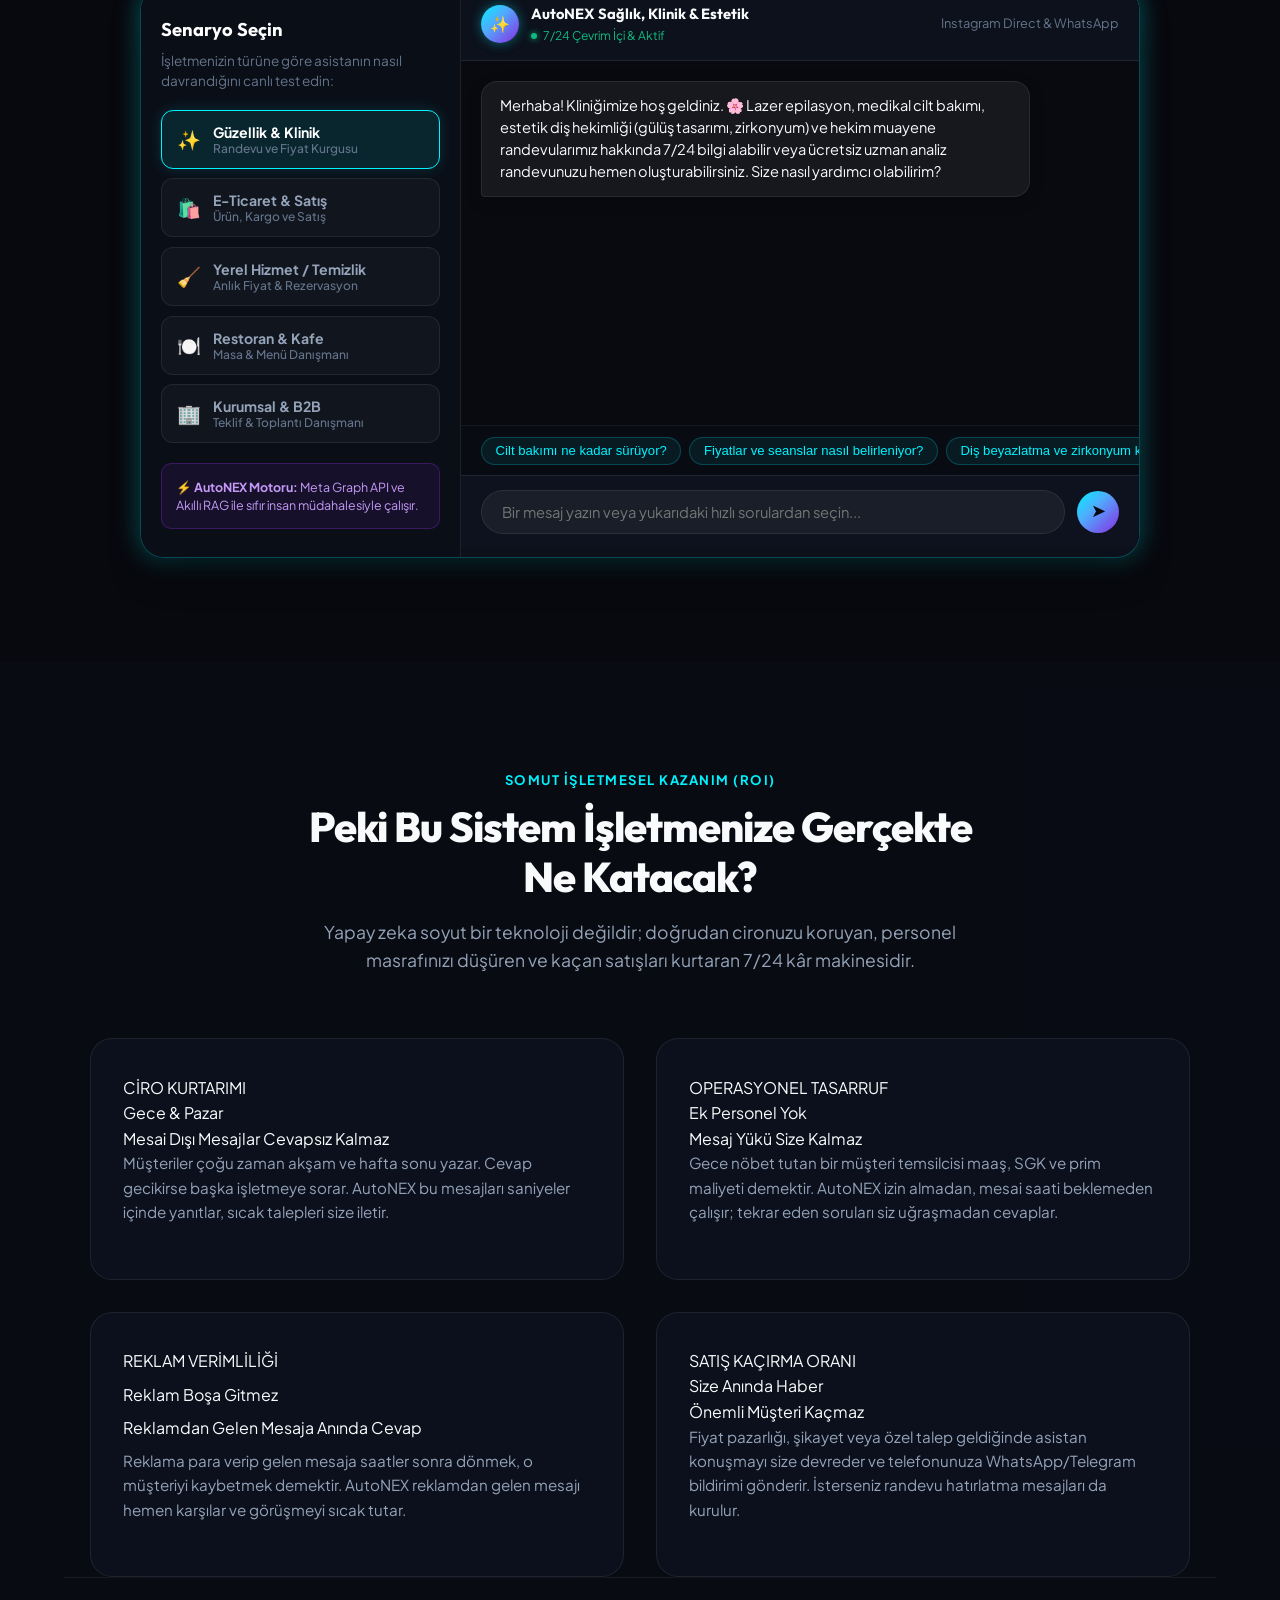
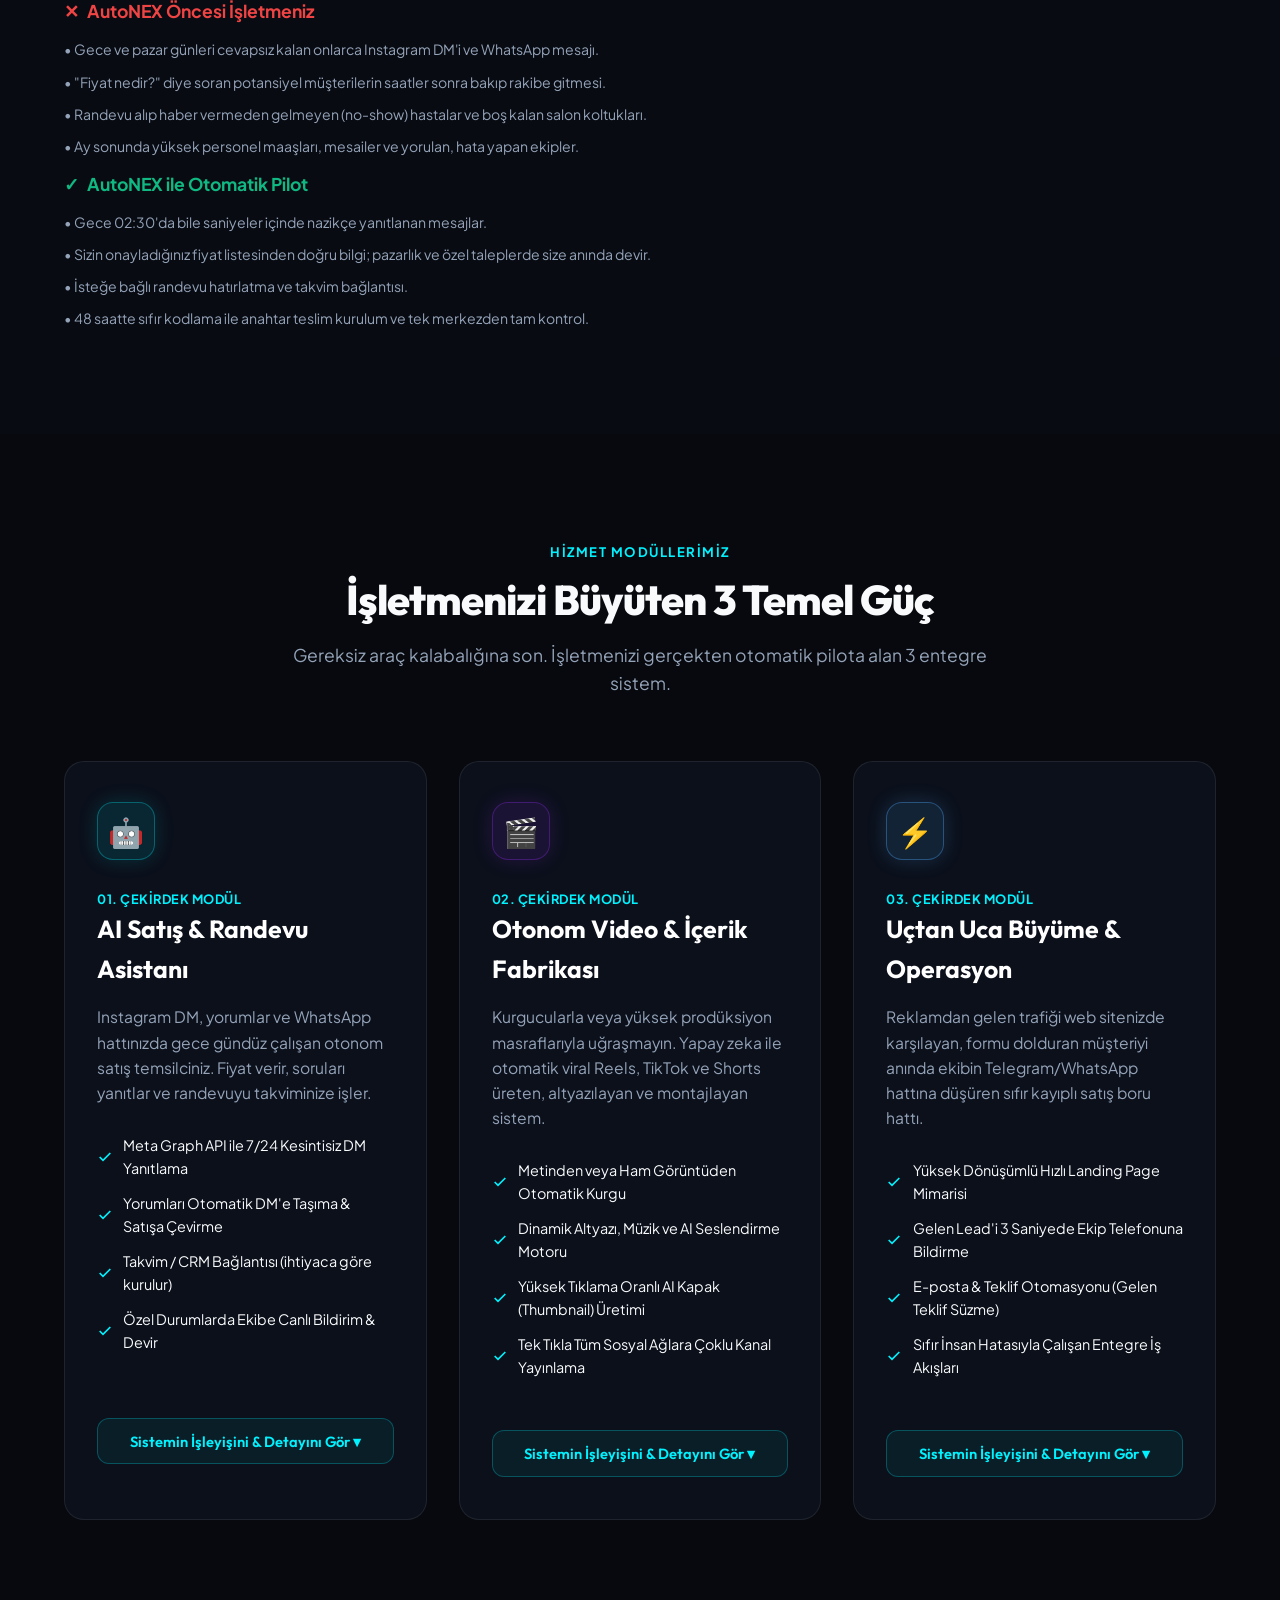
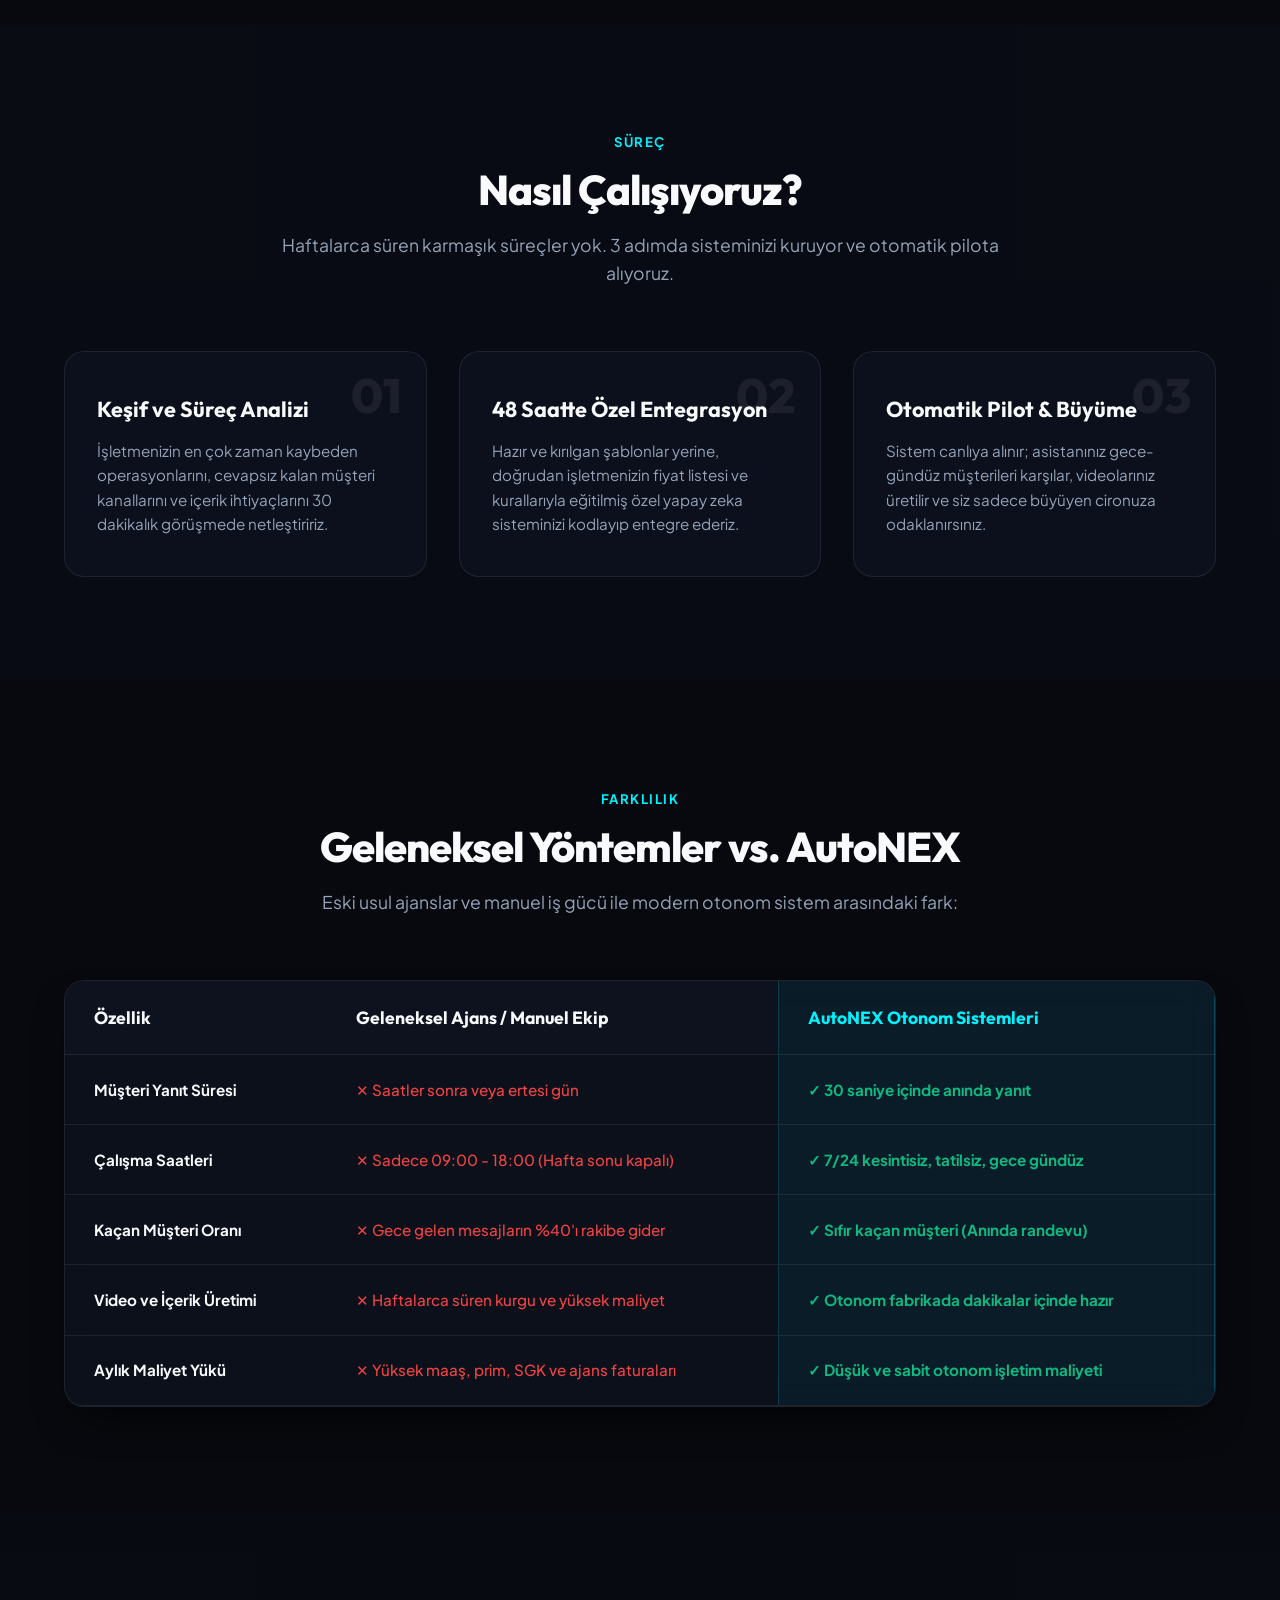
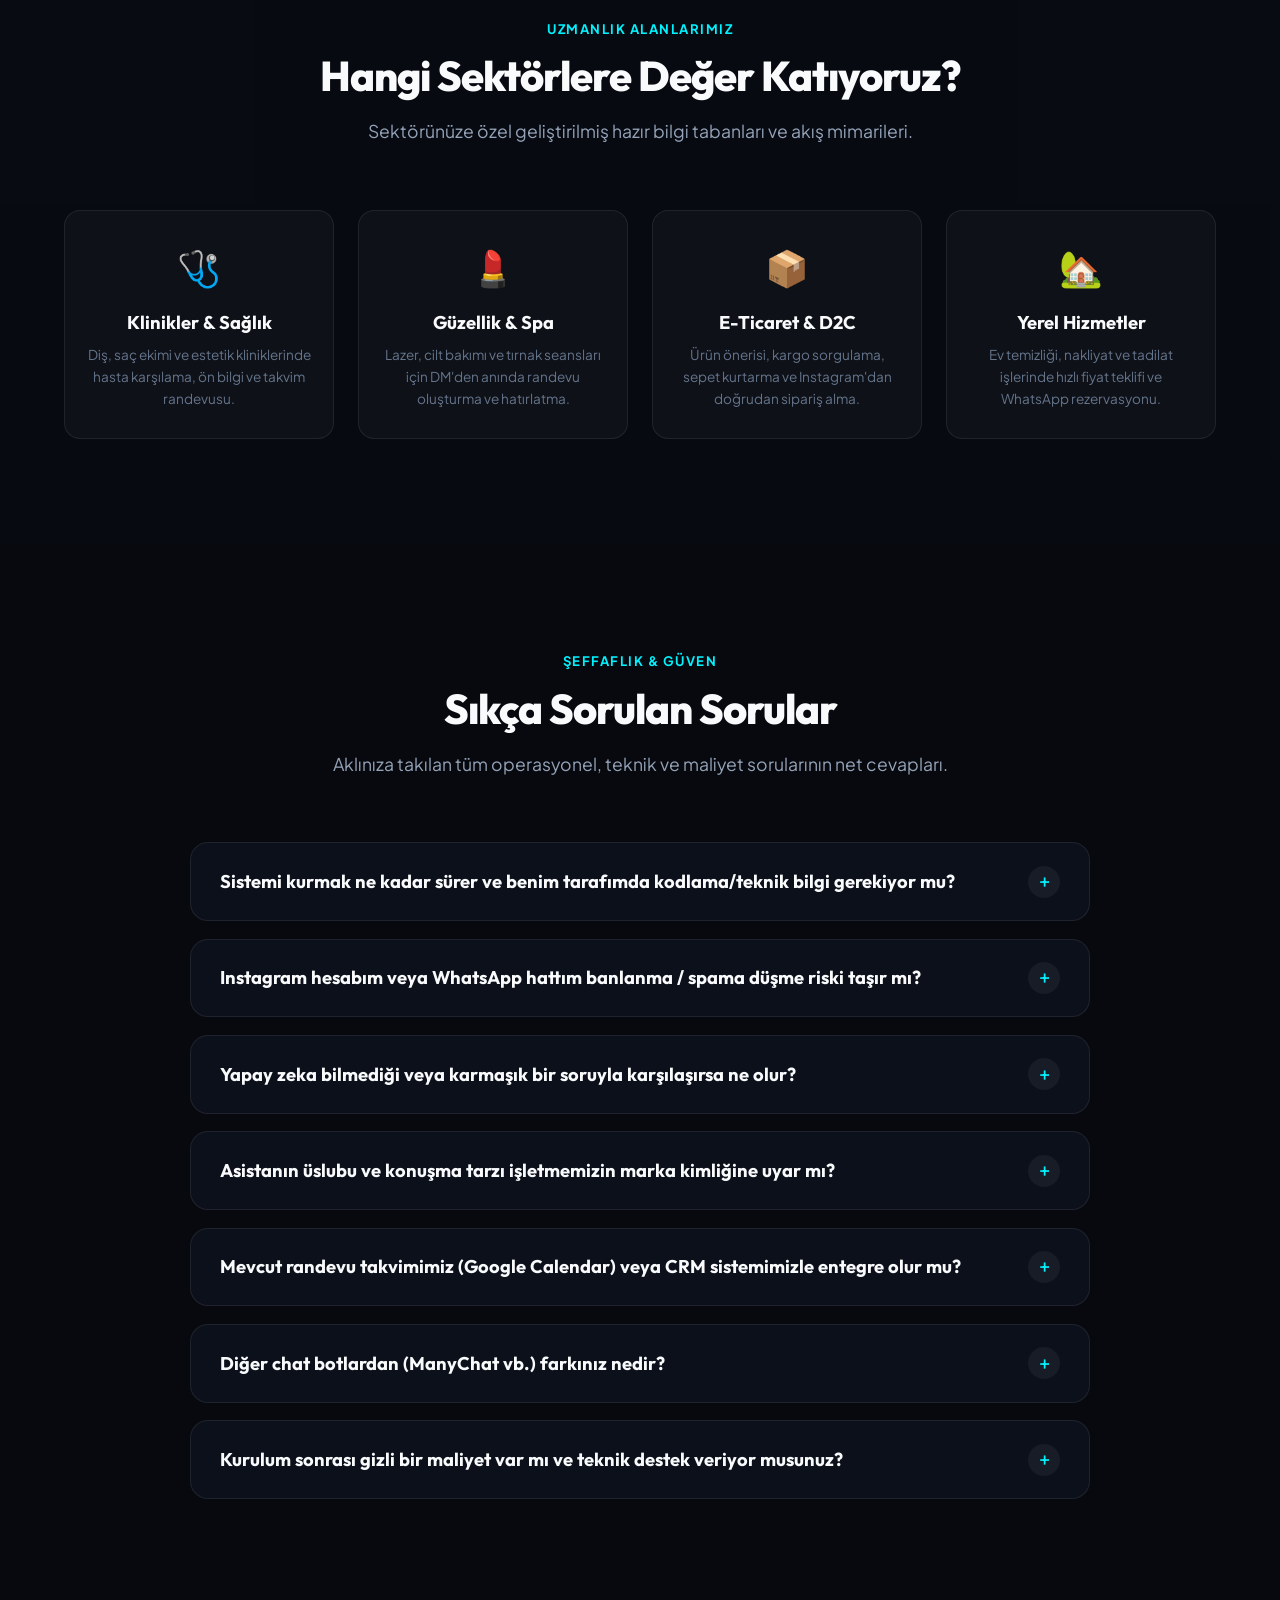
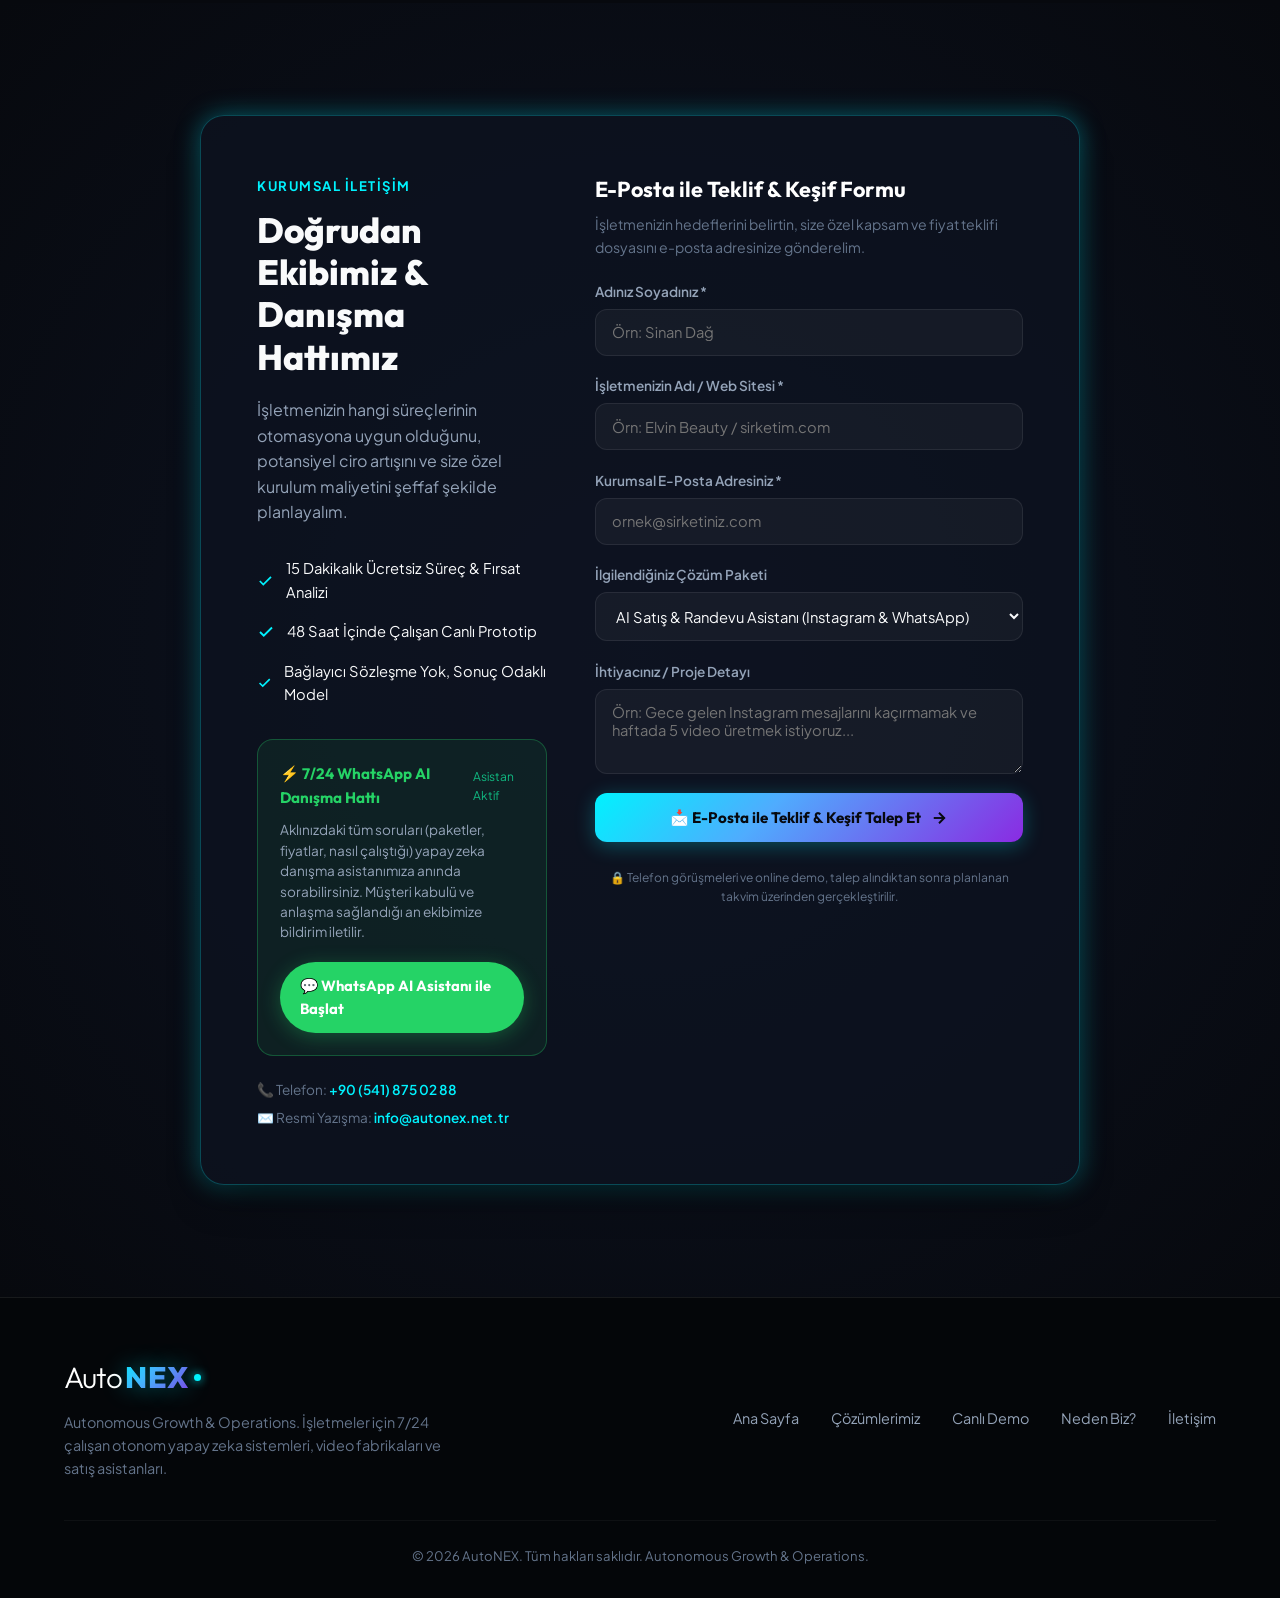
==== commit 9c0d6583: "fix(copy): replace unverified stats and partner claims with honest statements Removes made-up metric" ====
--- a/index.html
+++ b/index.html
@@ -62,7 +62,7 @@
     <div class="container">
       <a href="#how-it-works" class="hero-badge" style="text-decoration: none;" aria-label="Nasıl Çalışır Bölümüne Git">
         <span class="ping-dot"></span>
-        <span>⚡ 48 SAATTE KURULUM • META GRAPH API RESMİ ONAYLI</span>
+        <span>⚡ 48 SAATTE KURULUM • META'NIN RESMİ API ALTYAPISI</span>
       </a>
 
       <h1 class="hero-title">
@@ -71,7 +71,7 @@
       </h1>
 
       <p class="hero-subtitle">
-        Instagram DM ve WhatsApp'ta geceleri gelen mesajları sabaha bırakıp müşteriyi rakibe kaptırmayın. 5. saniyede müşteriyi karşılayan, fiyat veren, takvime randevu işleyen ve sipariş kapatan akıllı asistanlar. Sıfır kodlama, 48 saatte anahtar teslim kurulum.
+        Instagram DM ve WhatsApp'ta geceleri gelen mesajları sabaha bırakıp müşteriyi rakibe kaptırmayın. Saniyeler içinde müşteriyi karşılayan, fiyat veren, soruları yanıtlayan ve gerektiğinde size devreden akıllı asistanlar. Sıfır kodlama, 48 saatte anahtar teslim kurulum.
       </p>
 
       <div class="hero-actions">
@@ -96,7 +96,7 @@
         <a href="#services" class="insight-card">
           <span class="insight-tag">01. NE KURUYORUZ?</span>
           <h3 class="insight-title">7/24 Otonom Satış Departmanı</h3>
-          <p class="insight-text">Instagram DM ve WhatsApp'ta gece 02:00'de bile müşteriyi 5 saniyede karşılayan, fiyat/menü sunan ve randevuyu kapatan Meta onaylı yapay zeka sistemi.</p>
+          <p class="insight-text">Instagram DM ve WhatsApp'ta gece 02:00'de bile müşteriyi saniyeler içinde karşılayan, fiyat/menü sunan ve randevu talebini size ileten yapay zeka sistemi.</p>
         </a>
 
         <a href="#how-it-works" class="insight-card">
@@ -107,8 +107,8 @@
 
         <a href="#roi-value" class="insight-card">
           <span class="insight-tag">03. NE KAZANDIRIR?</span>
-          <h3 class="insight-title">%42 Ciro Kurtarımı & Sıfır Maaş</h3>
-          <p class="insight-text">Mesai dışı cevapsız kalıp rakibe giden müşterileri yakalayın; 2 personelin yapacağı mesaj yükünü tek kuruş ekstra maaş olmadan çözün.</p>
+          <h3 class="insight-title">Kaçan Müşteriyi Yakalayın</h3>
+          <p class="insight-text">Mesai dışı cevapsız kalıp rakibe giden müşterileri yakalayın; tekrar eden mesaj yükünü ek personel almadan çözün.</p>
         </a>
       </div>
 
@@ -123,12 +123,12 @@
           <div class="stat-label">Kesintisiz Otonom Satış</div>
         </div>
         <div class="stat-item">
-          <div class="stat-value">%100</div>
-          <div class="stat-label">Yakalanan Müşteri Adayı</div>
+          <div class="stat-value">48 saat</div>
+          <div class="stat-label">Kurulum Süresi</div>
         </div>
         <div class="stat-item">
-          <div class="stat-value">10x</div>
-          <div class="stat-label">Hızlı İçerik Üretimi</div>
+          <div class="stat-value">Türkçe</div>
+          <div class="stat-label">İşletmenizin Diliyle Konuşur</div>
         </div>
       </div>
     </div>
@@ -253,33 +253,33 @@
         <!-- ROI Card 1 -->
         <div class="roi-card">
           <div class="roi-tag">CİRO KURTARIMI</div>
-          <div class="roi-value">+%42</div>
-          <div class="roi-label">Gece & Hafta Sonu Satış Artışı</div>
-          <p class="roi-desc">Müşterilerinizin %63'ü akşam 20:00 ile gece 01:00 arasında yazar. Cevapsız kalan talepler sabaha kalmadan rakiplere giderken, AutoNEX 5. saniyede randevuyu veya satışı kapatır.</p>
+          <div class="roi-value">Gece & Pazar</div>
+          <div class="roi-label">Mesai Dışı Mesajlar Cevapsız Kalmaz</div>
+          <p class="roi-desc">Müşteriler çoğu zaman akşam ve hafta sonu yazar. Cevap gecikirse başka işletmeye sorar. AutoNEX bu mesajları saniyeler içinde yanıtlar, sıcak talepleri size iletir.</p>
         </div>
 
         <!-- ROI Card 2 -->
         <div class="roi-card">
           <div class="roi-tag">OPERASYONEL TASARRUF</div>
-          <div class="roi-value">35.000+ ₺</div>
-          <div class="roi-label">Aylık Net Personel & Mesai Tasarrufu</div>
-          <p class="roi-desc">7/24 nöbet tutan bir müşteri temsilcisi vardiyası yüksek maaş, SGK ve prim maliyeti yaratır. AutoNEX sıfır prim, sıfır izin ve sıfır hata ile kesintisiz çalışır.</p>
+          <div class="roi-value">Ek Personel Yok</div>
+          <div class="roi-label">Mesaj Yükü Size Kalmaz</div>
+          <p class="roi-desc">Gece nöbet tutan bir müşteri temsilcisi maaş, SGK ve prim maliyeti demektir. AutoNEX izin almadan, mesai saati beklemeden çalışır; tekrar eden soruları siz uğraşmadan cevaplar.</p>
         </div>
 
         <!-- ROI Card 3 -->
         <div class="roi-card">
           <div class="roi-tag">REKLAM VERİMLİLİĞİ</div>
-          <div class="roi-value">3.8x</div>
-          <div class="roi-label">Reklam Harcaması Getirisi (ROAS)</div>
-          <p class="roi-desc">Meta reklamlarına verdiğiniz bütçenin %35'i geç dönülen DM'ler yüzünden çöpe gider. AutoNEX, reklamdan gelen tıklamayı 10 saniye içinde sıcak görüşmeye ve randevuya dönüştürür.</p>
+          <div class="roi-value">Reklam Boşa Gitmez</div>
+          <div class="roi-label">Reklamdan Gelen Mesaja Anında Cevap</div>
+          <p class="roi-desc">Reklama para verip gelen mesaja saatler sonra dönmek, o müşteriyi kaybetmek demektir. AutoNEX reklamdan gelen mesajı hemen karşılar ve görüşmeyi sıcak tutar.</p>
         </div>
 
         <!-- ROI Card 4 -->
         <div class="roi-card">
           <div class="roi-tag">SATIŞ KAÇIRMA ORANI</div>
-          <div class="roi-value">0 Kaçan Lead</div>
-          <div class="roi-label">Otomatik Hatırlatma & Sıfır No-Show</div>
-          <p class="roi-desc">Randevu alıp gelmeyen veya sepeti terk eden müşterilere zaman ayarlı akıllı hatırlatmalar gönderilir. "Unuttum" bahanesi kalkar, randevu doluluk oranınız %94'e çıkar.</p>
+          <div class="roi-value">Size Anında Haber</div>
+          <div class="roi-label">Önemli Müşteri Kaçmaz</div>
+          <p class="roi-desc">Fiyat pazarlığı, şikayet veya özel talep geldiğinde asistan konuşmayı size devreder ve telefonunuza WhatsApp/Telegram bildirimi gönderir. İsterseniz randevu hatırlatma mesajları da kurulur.</p>
         </div>
       </div>
 
@@ -301,9 +301,9 @@
             <span>✓</span> AutoNEX ile Otomatik Pilot
           </h4>
           <ul style="list-style: none; padding: 0; margin: 0; display: flex; flex-direction: column; gap: 0.6rem; font-size: 0.88rem; color: var(--text-secondary);">
-            <li>• Gece 02:30'da bile 5 saniyede nazikçe yanıtlanan mesajlar ve anında kapatılan satışlar.</li>
-            <li>• Hizmet türüne ve bütçeye göre dinamik fiyat teklifi ve doğrudan Google Calendar randevusu.</li>
-            <li>• Seans öncesi otomatik teyit bildirimleri ile %94'e yükselen fiili katılım oranı.</li>
+            <li>• Gece 02:30'da bile saniyeler içinde nazikçe yanıtlanan mesajlar.</li>
+            <li>• Sizin onayladığınız fiyat listesinden doğru bilgi; pazarlık ve özel taleplerde size anında devir.</li>
+            <li>• İsteğe bağlı randevu hatırlatma ve takvim bağlantısı.</li>
             <li>• 48 saatte sıfır kodlama ile anahtar teslim kurulum ve tek merkezden tam kontrol.</li>
           </ul>
         </div>
@@ -340,7 +340,7 @@
               </li>
               <li>
                 <svg width="16" height="16" viewBox="0 0 24 24" fill="none" stroke="currentColor" stroke-width="2.5"><polyline points="20 6 9 17 4 12"></polyline></svg>
-                <span>Google Calendar / CRM Otomatik Randevu Senkronizasyonu</span>
+                <span>Takvim / CRM Bağlantısı (ihtiyaca göre kurulur)</span>
               </li>
               <li>
                 <svg width="16" height="16" viewBox="0 0 24 24" fill="none" stroke="currentColor" stroke-width="2.5"><polyline points="20 6 9 17 4 12"></polyline></svg>
@@ -362,9 +362,9 @@
             <div class="panel-section">
               <div class="panel-title">⚙️ Sistem Nasıl Çalışır?</div>
               <ul class="panel-list">
-                <li><strong>1. Tetiklenme:</strong> Müşteri DM atar veya gönderiye "fiyat nedir?" yazar. Asistan 5 saniyede devreye girer.</li>
-                <li><strong>2. İhtiyaç Analizi:</strong> Hizmet türünü, bütçeyi ve zaman tercihini öğrenir; tam nokta atışı fiyat sunar.</li>
-                <li><strong>3. Takvim Entegrasyonu:</strong> Google Calendar / CRM sisteminize bağlanarak boş saatleri sunar ve randevuyu onaylar.</li>
+                <li><strong>1. Tetiklenme:</strong> Müşteri DM atar veya gönderiye "fiyat nedir?" yazar. Asistan saniyeler içinde devreye girer.</li>
+                <li><strong>2. İhtiyaç Analizi:</strong> Hizmet türünü, bütçeyi ve zaman tercihini öğrenir; onayladığınız fiyat listesinden doğru fiyatı sunar.</li>
+                <li><strong>3. Takvim Entegrasyonu:</strong> İsterseniz Google Calendar veya CRM sisteminize bağlanır; istemezseniz randevu talebini size iletir.</li>
                 <li><strong>4. Ekibe Bildirim:</strong> Özel talep veya kritik durumda işletme sahibinin telefonuna Telegram/WhatsApp bildirimi iletir.</li>
               </ul>
             </div>
@@ -648,7 +648,7 @@
             <span class="faq-icon">+</span>
           </div>
           <div class="faq-answer">
-            <p>Hayır. AutoNEX, üçüncü taraf kaçak botlar veya hesap şifresi isteyen güvensiz yazılımlar kullanmaz. Doğrudan Meta'nın resmi onaylı "Meta Graph API" ve resmi "WhatsApp Business Cloud API" altyapısıyla çalışır. Bu sayede işletme hesabınız %100 resmi standartlarda ve tamamen güvende kalır.</p>
+            <p>Hayır. AutoNEX, üçüncü taraf kaçak botlar veya hesap şifresi isteyen güvensiz yazılımlar kullanmaz. Doğrudan Meta'nın resmi "Graph API" ve "WhatsApp Business Cloud API" altyapısıyla çalışır. Meta'nın kurallarına uygun çalıştığı için hesabınızı riske atmaz.</p>
           </div>
         </div>
 
@@ -659,7 +659,7 @@
             <span class="faq-icon">+</span>
           </div>
           <div class="faq-answer">
-            <p>AutoNEX asla ezbere uydurma cevaplar vermez (halüsinasyon korumalıdır). Sadece firmanızın yetki verdiği bilgi tabanı sınırları içinde konuşur. Bilmediği özel bir soru geldiğinde: <em>"Bu konuda sizi hemen uzman yetkilimize aktarıyorum"</em> diyerek müşteriyi nazikçe karşılar ve anında işletme sahibinin telefonuna bildirim gönderir.</p>
+            <p>AutoNEX uydurma cevap vermemesi için sınırlandırılır. Sadece firmanızın yetki verdiği bilgi tabanı sınırları içinde konuşur. Bilmediği özel bir soru geldiğinde: <em>"Bu konuda sizi hemen uzman yetkilimize aktarıyorum"</em> diyerek müşteriyi nazikçe karşılar ve anında işletme sahibinin telefonuna bildirim gönderir.</p>
           </div>
         </div>
 
@@ -681,7 +681,7 @@
             <span class="faq-icon">+</span>
           </div>
           <div class="faq-answer">
-            <p>Evet. Google Calendar, Outlook, Notion, Airtable, HubSpot veya özel CRM tablolarınızla anlık çift yönlü senkronize çalışır. Takviminizde dolu olan saatler müşteriye asla teklif edilmez; onaylanan randevu ise saniyesinde takviminize işlenir.</p>
+            <p>Evet, ihtiyaç halinde kurulur. Google Calendar, Notion, Airtable veya Google Sheets gibi sistemlere bağlanabilir. Hangi sisteminizle çalışacağını keşif görüşmesinde birlikte belirleriz.</p>
           </div>
         </div>
 
@@ -727,7 +727,7 @@
             </li>
             <li>
               <svg width="18" height="18" viewBox="0 0 24 24" fill="none" stroke="#00f2fe" stroke-width="2.5"><polyline points="20 6 9 17 4 12"></polyline></svg>
-              <span>48 Saat İçinde Çalışan Canlı Prototip Garantisi</span>
+              <span>48 Saat İçinde Çalışan Canlı Prototip</span>
             </li>
             <li>
               <svg width="18" height="18" viewBox="0 0 24 24" fill="none" stroke="#00f2fe" stroke-width="2.5"><polyline points="20 6 9 17 4 12"></polyline></svg>
--- a/style.css
+++ b/style.css
@@ -156,6 +156,7 @@
   font-weight: 800;
   background: var(--brand-gradient);
   -webkit-background-clip: text;
+  background-clip: text;
   -webkit-text-fill-color: transparent;
   letter-spacing: 0.5px;
   text-shadow: 0 0 25px rgba(0, 242, 254, 0.4);
@@ -329,6 +330,7 @@
 .hero-title .gradient-text {
   background: var(--brand-gradient);
   -webkit-background-clip: text;
+  background-clip: text;
   -webkit-text-fill-color: transparent;
   display: inline-block;
 }
@@ -387,6 +389,7 @@
   font-weight: 800;
   background: var(--brand-gradient);
   -webkit-background-clip: text;
+  background-clip: text;
   -webkit-text-fill-color: transparent;
   line-height: 1;
   margin-bottom: 0.4rem;
